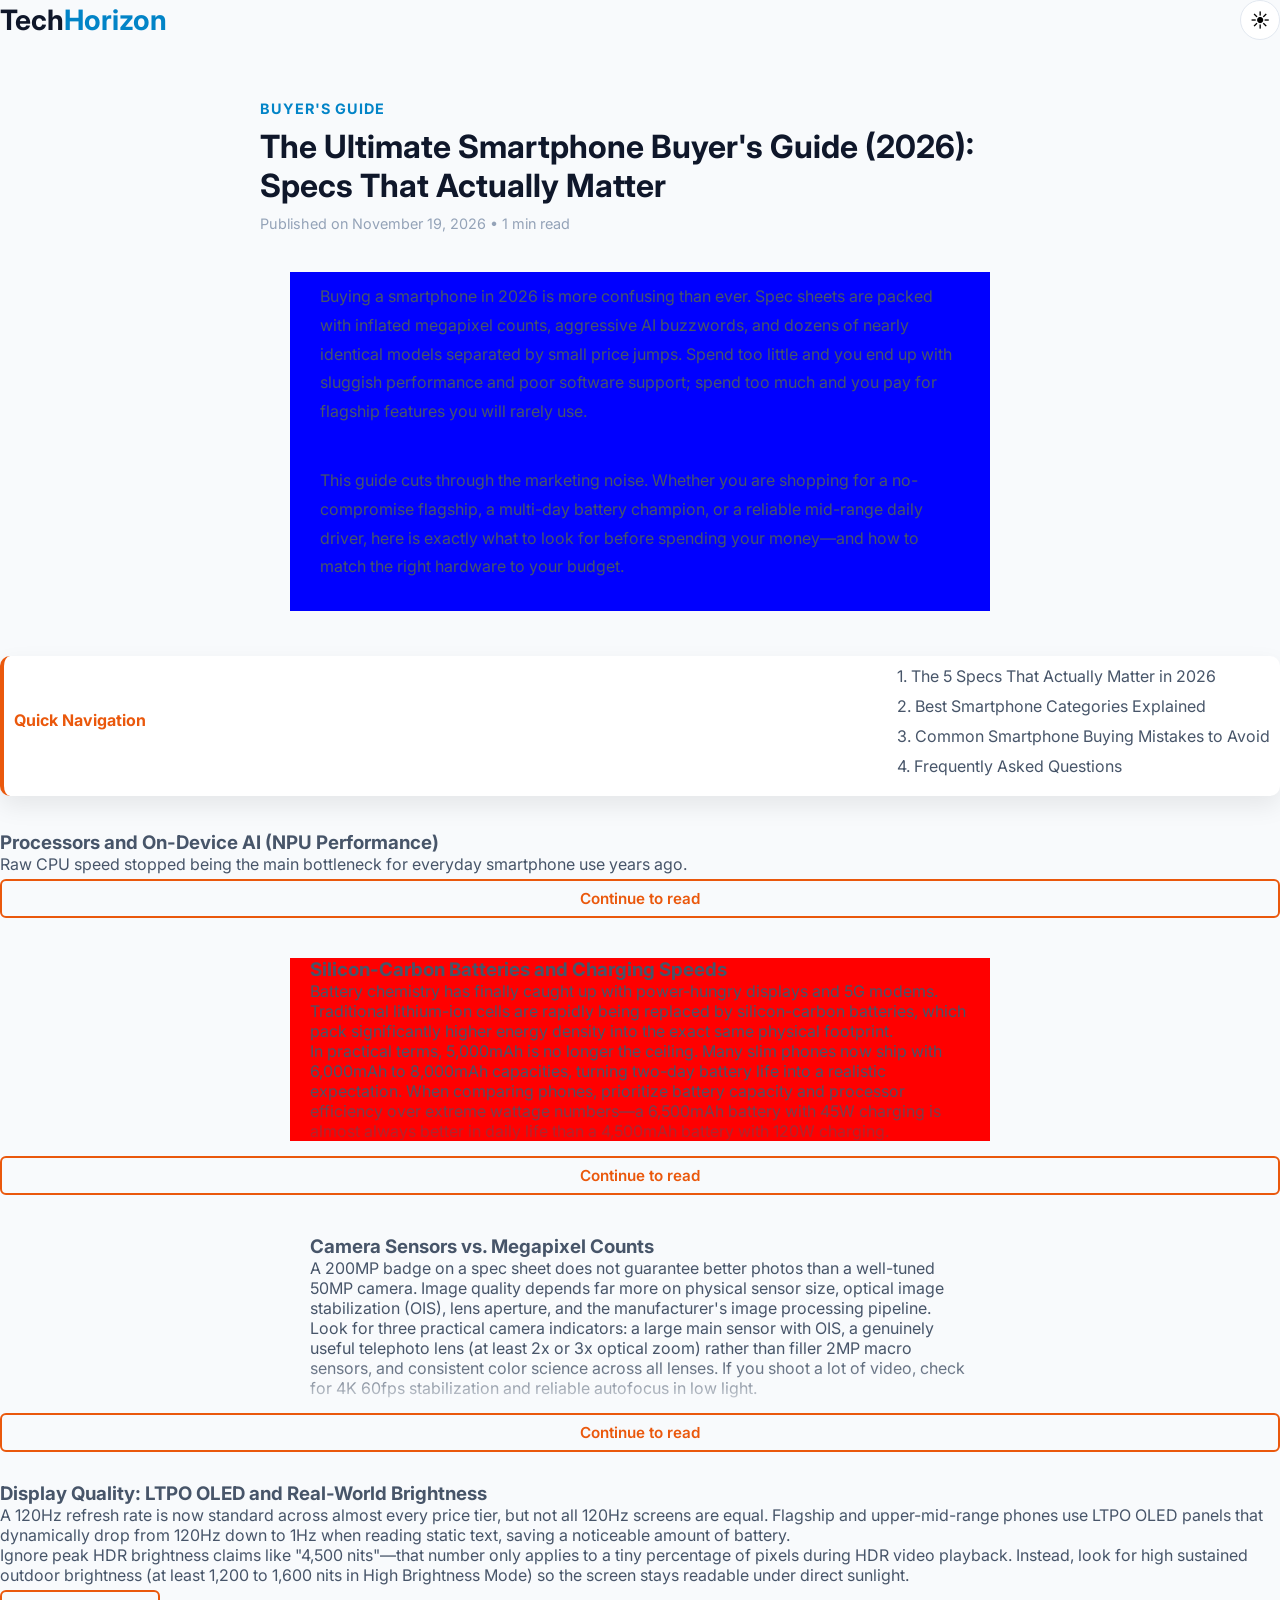
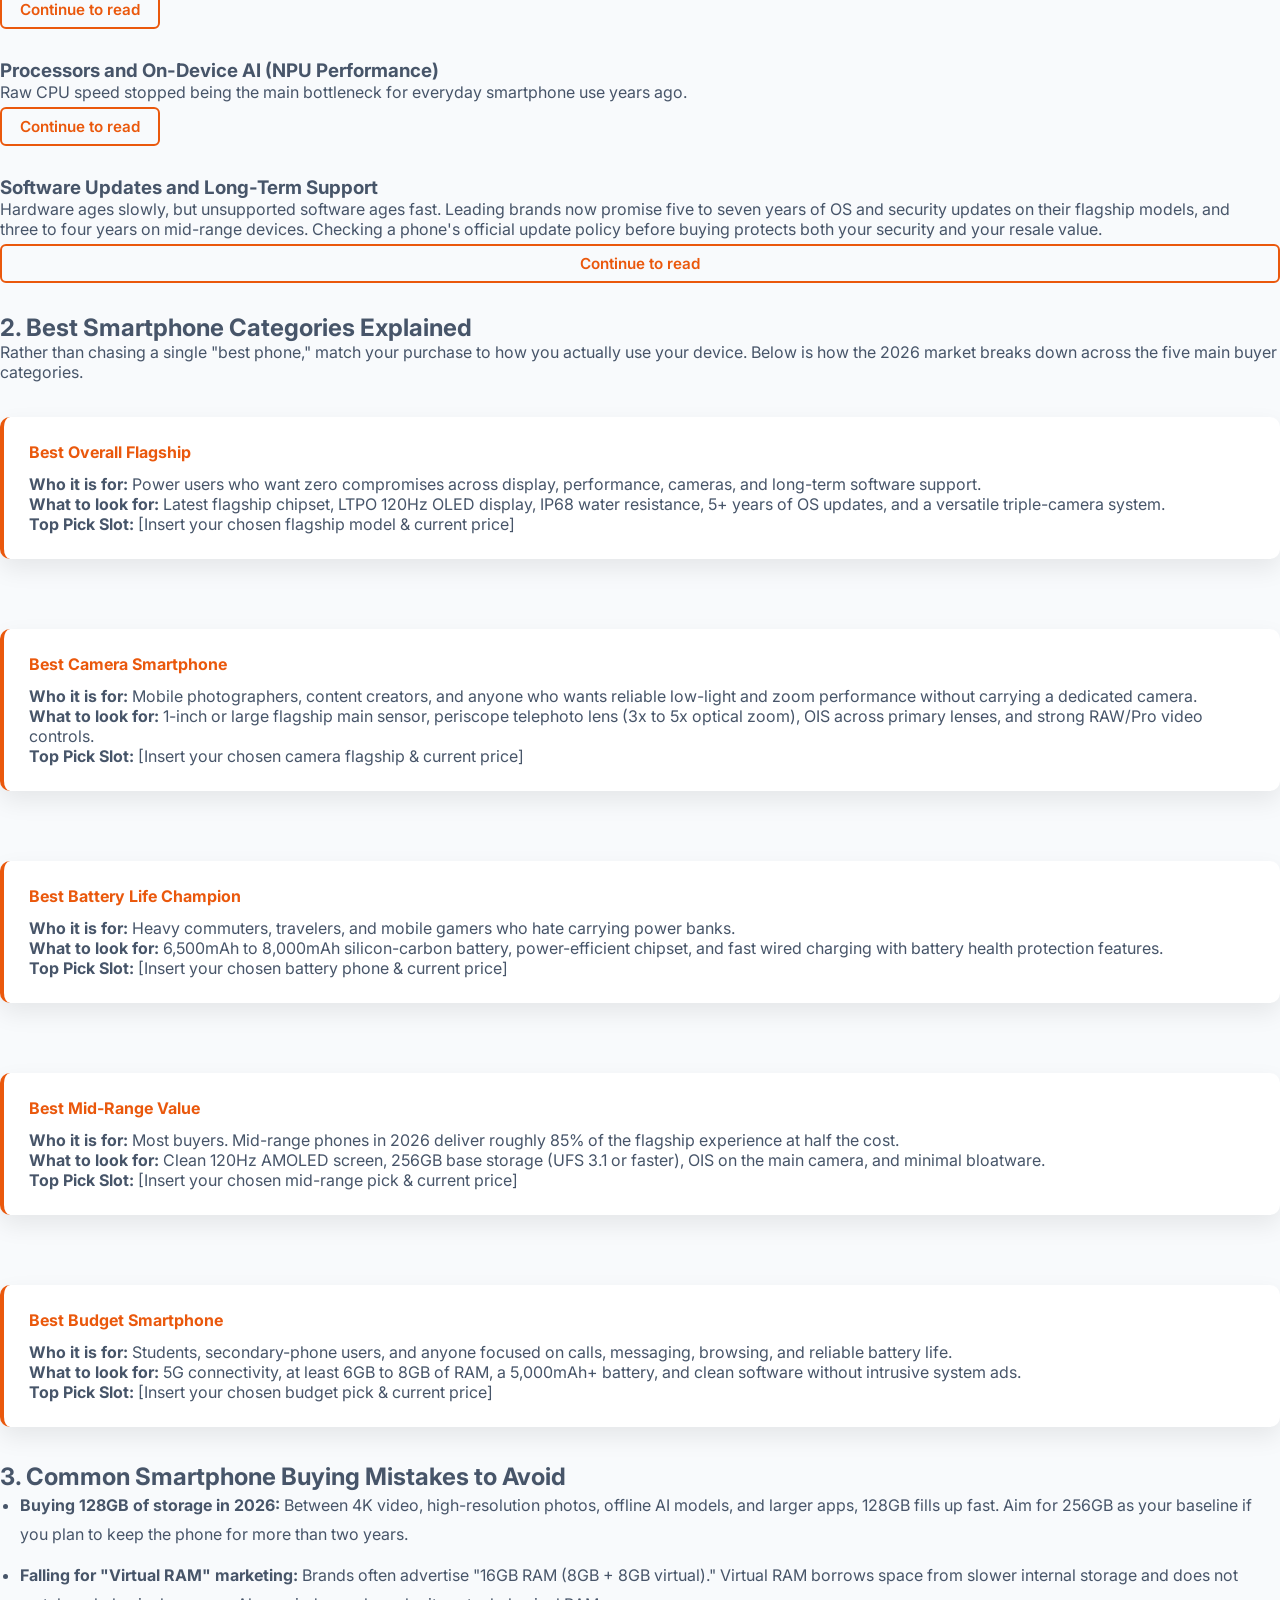
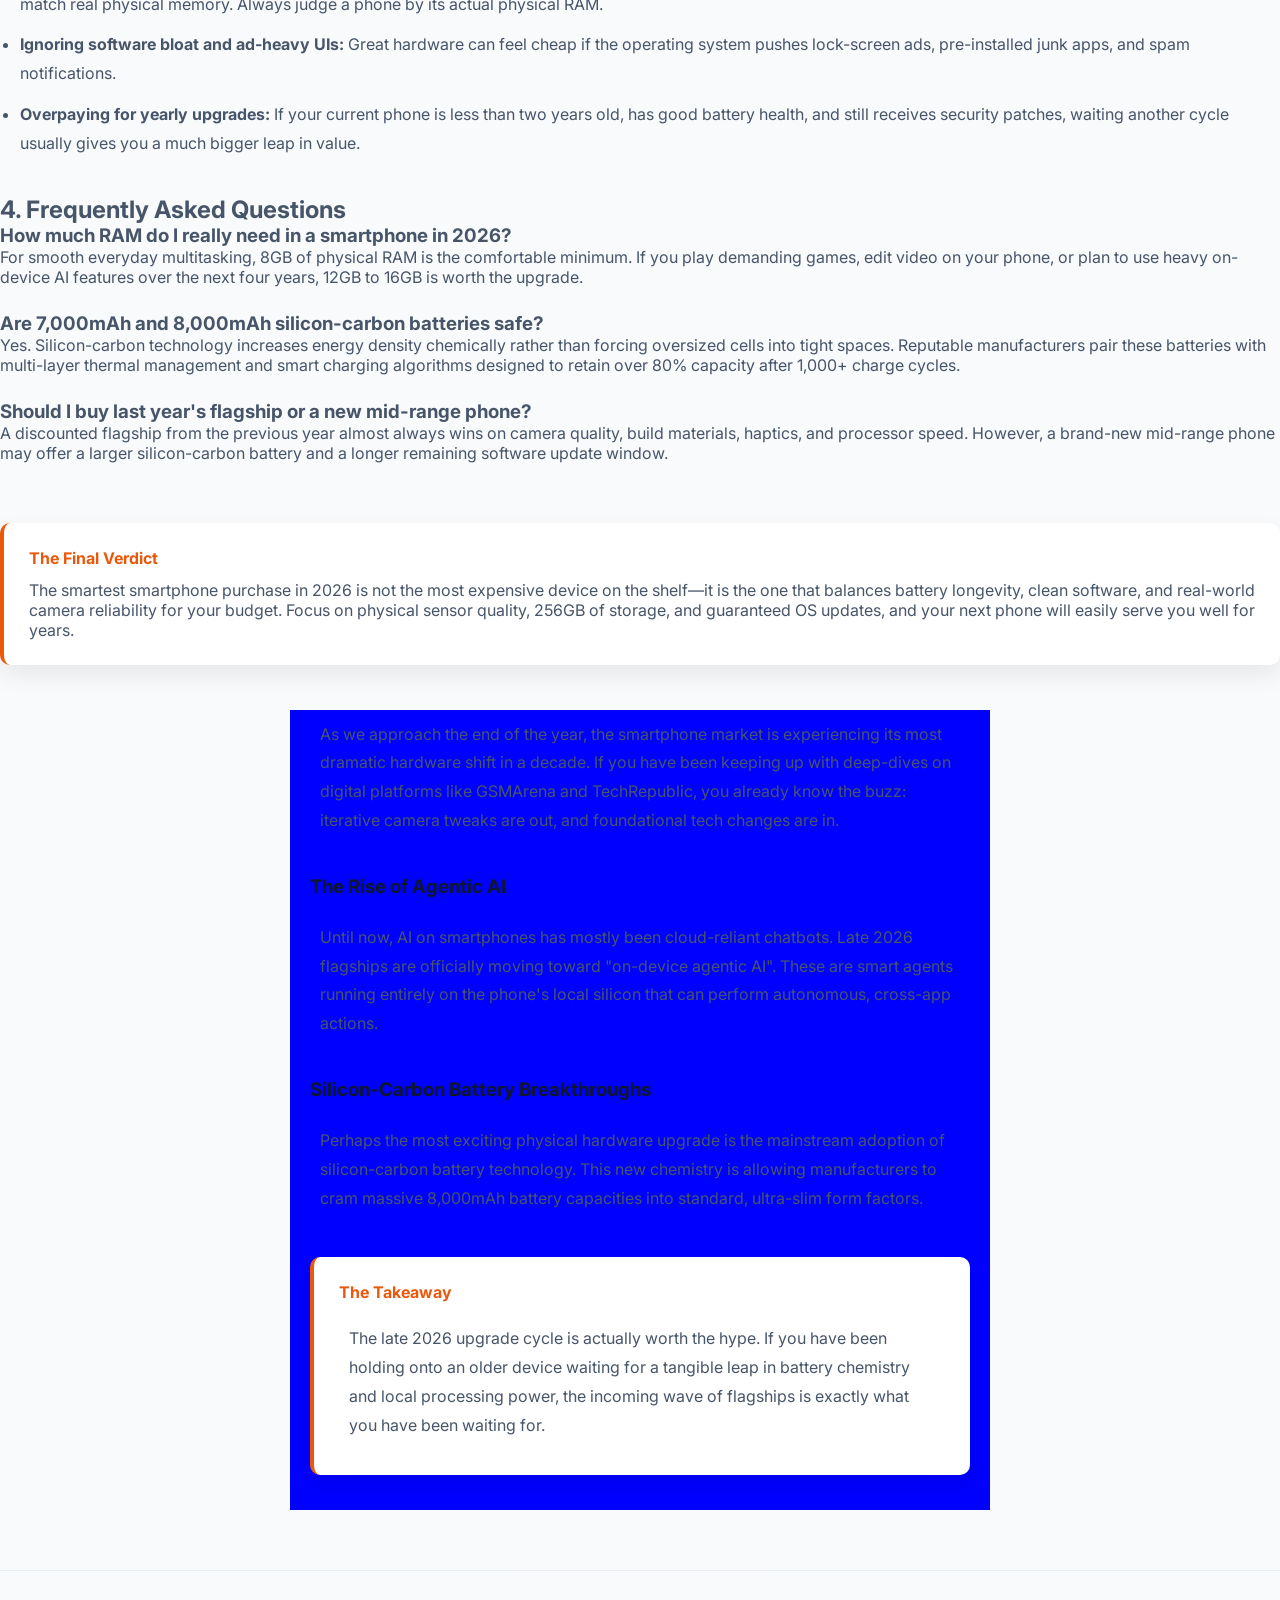
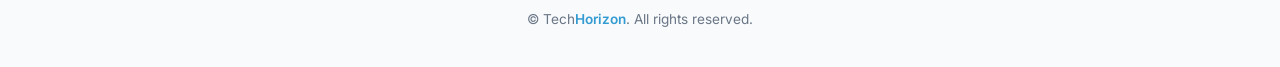
==== techblog.html @ d97d2398 "Update techblog.html" ====
<!DOCTYPE html>
<html lang="en">
<head>
    <meta charset="UTF-8">
    <meta name="viewport" content="width=device-width, initial-scale=1.0">
    
    <!-- 1. UPDATE THESE FOR EVERY NEW POST -->
    <title>Tech Horizon</title>
    <meta name="description" content="Explore Tech Horizon for expert insights on web development, industry trends, and technical guides for modern creators">
    
    <!-- 2. UPDATE THE URL TO MATCH THIS EXACT PAGE's NAME -->
    <link rel="canonical" href="https://concept-to-code.onrender.com/my-new-post.html">
    
    <!-- 3. SOCIAL MEDIA PREVIEW TAGS (Update these to match the post) -->
    <meta property="og:type" content="article">
    <meta property="og:url" content="https://concept-to-code.onrender.com/my-new-post.html">
    <meta property="og:title" content="Understanding Web Performance | Concept to Code">
    <meta property="og:description" content="A quick guide on how optimizing flexbox containers improves mobile website speed.">
    <meta property="og:image" content="https://concept-to-code.onrender.com/tech-setup.jpg">
    
    <!-- THESE STAY EXACTLY THE SAME AS YOUR HOME PAGE -->
    <link rel="icon" type="image/png" href="tab-icon.png">
    <link rel="apple-touch-icon" href="tab-icon.png">
    <link href="https://fonts.googleapis.com/css2?family=Inter:wght@400;600;800&family=IBM+Plex+Sans+Arabic:wght@400;600;700&display=swap" rel="stylesheet">
    <link rel="stylesheet" href="https://cdnjs.cloudflare.com/ajax/libs/font-awesome/6.5.1/css/all.min.css" crossorigin="anonymous" referrerpolicy="no-referrer" />
    <link rel="stylesheet" href="techblog.css">
<link rel="stylesheet" href="styles.css">
<link rel="stylesheet" href="techblog.css">

    <script src="script.js" defer></script>
</head>
<body>

<!-- KEEP YOUR NAVIGATION SO USERS CAN GO BACK HOME -->
<nav>
    <div class="logo">
        <a href="index.html" style="text-decoration: none; color: inherit;"><h3>Tech<span>Horizon</span></h3></a>
    </div>
    <div class="nav-right">
        <div class="theme" id="theme-track-container">
            <button id="theme-icon-btn">☀️</button>
        </div>
    </div>
</nav>

<script>


// // --- SCROLL-ONLY ANIMATION OBSERVER ---
document.addEventListener("DOMContentLoaded", () => {
    const animatedElements = document.querySelectorAll('.animate-on-scroll');

    // 1. Instantly show anything already on screen (no blank space, no load animation)
    animatedElements.forEach(el => {
        const rect = el.getBoundingClientRect();
        if (rect.top < window.innerHeight) {
            el.style.transition = "none";
            el.classList.add("is-visible");
        }
    });

    // 2. Slide in everything below the screen as the user scrolls
    const observerOptions = {
        threshold: 0.15,
        rootMargin: "0px 0px -40px 0px"
    };

    const scrollObserver = new IntersectionObserver((entries, observer) => {
        entries.forEach(entry => {
            if (entry.isIntersecting) {
                entry.target.classList.add("is-visible");
                observer.unobserve(entry.target);
            }
        });
    }, observerOptions);

    animatedElements.forEach(el => {
        if (!el.classList.contains("is-visible")) {
            scrollObserver.observe(el);
        }
    });
});

// --- CONTINUE TO READ TOGGLE ---
document.addEventListener("DOMContentLoaded", () => {
    const readMoreButtons = document.querySelectorAll(".read-more-btn");

    readMoreButtons.forEach(btn => {
        btn.addEventListener("click", () => {
            const post = btn.closest(".old-post");
            const isExpanded = post.classList.toggle("is-expanded");
            btn.textContent = isExpanded ? "Show less" : "Continue to read";
        });
    });
});

</script>

<article>
    <header class="blog-header">
        <h2 class="blog-category">Buyer's Guide</h2>
        <h1>The Ultimate Smartphone Buyer's Guide (2026): Specs That Actually Matter</h1>
        <p class="blog-date">Published on November 19, 2026 • 1 min read</p>
    </header>

    <section class="blog-content">
        <p>
            Buying a smartphone in 2026 is more confusing than ever. Spec sheets are packed with inflated megapixel counts, aggressive AI buzzwords, and dozens of nearly identical models separated by small price jumps. Spend too little and you end up with sluggish performance and poor software support; spend too much and you pay for flagship features you will rarely use.
        </p>

        <p>
            This guide cuts through the marketing noise. Whether you are shopping for a no-compromise flagship, a multi-day battery champion, or a reliable mid-range daily driver, here is exactly what to look for before spending your money—and how to match the right hardware to your budget.
        </p>
</article>

        <!-- TABLE OF CONTENTS (Great for SEO jump links and mobile UX) -->
        <nav class="important-card toc-box" aria-label="Table of Contents">
            <h4>Quick Navigation</h4>
            <ul class="toc-list">
                <li><a href="#specs-that-matter">1. The 5 Specs That Actually Matter in 2026</a></li>
                <li><a href="#category-picks">2. Best Smartphone Categories Explained</a></li>
                <li><a href="#buying-mistakes">3. Common Smartphone Buying Mistakes to Avoid</a></li>
                <li><a href="#faq">4. Frequently Asked Questions</a></li>
            </ul>
        </nav>

        <!-- SECTION 1 -->

     
        <h2 id="specs-that-matter" style="paddin: 10px 20px;>1. The 5 Specs That Actually Matter in 2026</h2>
<div class="old-post gree">
        <h3>Processors and On-Device AI (NPU Performance)</h3>
        <p>Raw CPU speed stopped being the main bottleneck for everyday smartphone use years ago.
    </p>
<div class="extra-content">
          <p>Even mid-range chips easily handle social media, messaging, and video streaming. In 2026, the real separator is the Neural Processing Unit (NPU) and thermal efficiency.
        </p>
            <p>
            Modern smartphones increasingly run agentic AI features locally—such as live call translation, on-device photo editing, and cross-app task automation—without sending data to cloud servers. A newer chipset with a dedicated NPU and efficient fabrication process will stay cool under load, preserve battery life, and remain fast three to four years from now.
        </p>
</div>

    <button class="read-more-btn" type="button">Continue to read</button>
</div>
</div> </div>
<div class="old-post red">

        <h3>Silicon-Carbon Batteries and Charging Speeds</h3>
        <p class="animate-on-scroll">
            Battery chemistry has finally caught up with power-hungry displays and 5G modems. Traditional lithium-ion cells are rapidly being replaced by silicon-carbon batteries, which pack significantly higher energy density into the exact same physical footprint.
        </p>
        <p class="animate-on-scroll">
            In practical terms, 5,000mAh is no longer the ceiling. Many slim phones now ship with 6,000mAh to 8,000mAh capacities, turning two-day battery life into a realistic expectation. When comparing phones, prioritize battery capacity and processor efficiency over extreme wattage numbers—a 6,500mAh battery with 45W charging is almost always better in daily life than a 4,500mAh battery with 120W charging.
        </p>
</div>
    <button class="read-more-btn" type="button">Continue to read</button>
</div>
</div></div>

<div class="old-post">
        <h3>Camera Sensors vs. Megapixel Counts</h3>
        <p class="animate-on-scroll">
            A 200MP badge on a spec sheet does not guarantee better photos than a well-tuned 50MP camera. Image quality depends far more on physical sensor size, optical image stabilization (OIS), lens aperture, and the manufacturer's image processing pipeline.
        </p>
        <p class="animate-on-scroll">
            Look for three practical camera indicators: a large main sensor with OIS, a genuinely useful telephoto lens (at least 2x or 3x optical zoom) rather than filler 2MP macro sensors, and consistent color science across all lenses. If you shoot a lot of video, check for 4K 60fps stabilization and reliable autofocus in low light.
        </p>
</div>
<button class="read-more-btn" type="button">Continue to read</button>
</div>
</div>

<div class="old post">
        <h3>Display Quality: LTPO OLED and Real-World Brightness</h3>
        <p class="animate-on-scroll">
            A 120Hz refresh rate is now standard across almost every price tier, but not all 120Hz screens are equal. Flagship and upper-mid-range phones use LTPO OLED panels that dynamically drop from 120Hz down to 1Hz when reading static text, saving a noticeable amount of battery.
        </p>
        <p class="animate-on-scroll">
            Ignore peak HDR brightness claims like "4,500 nits"—that number only applies to a tiny percentage of pixels during HDR video playback. Instead, look for high sustained outdoor brightness (at least 1,200 to 1,600 nits in High Brightness Mode) so the screen stays readable under direct sunlight.
        </p>
<button class="read-more-btn" type="button">Continue to read</button>
</div>
</div>

<div class="old post">
        <h3>Processors and On-Device AI (NPU Performance)</h3>
        <p>Raw CPU speed stopped being the main bottleneck for everyday smartphone use years ago.
    </p>
<div class="extra-content">
          <p>Even mid-range chips easily handle social media, messaging, and video streaming. In 2026, the real separator is the Neural Processing Unit (NPU) and thermal efficiency.
        </p>
       
            <p> Modern smartphones increasingly run agentic AI features locally—such as live call translation, on-device photo editing, and cross-app task automation—without sending data to cloud servers. A newer chipset with a dedicated NPU and efficient fabrication process will stay cool under load, preserve battery life, and remain fast three to four years from now.
        </p>
</div>

    <button class="read-more-btn" type="button">Continue to read</button>
</div>



        <h3>Software Updates and Long-Term Support</h3>
        <p class="animate-on-scroll">
            Hardware ages slowly, but unsupported software ages fast. Leading brands now promise five to seven years of OS and security updates on their flagship models, and</p>

<p>three to four years on mid-range devices. Checking a phone's official update policy before buying protects both your security and your resale value.
        </p>
<button class="read-more-btn" type="button">Continue to read</button>
</div>
</div>
        <!-- SECTION 2 -->
        <h2 id="category-picks">2. Best Smartphone Categories Explained</h2>
        <p class="animate-on-scroll">
            Rather than chasing a single "best phone," match your purchase to how you actually use your device. Below is how the 2026 market breaks down across the five main buyer categories.
        </p>

        <div class="important-card animate-on-scroll">
            <h4>Best Overall Flagship</h4>
            <p>
                <strong>Who it is for:</strong> Power users who want zero compromises across display, performance, cameras, and long-term software support.
            </p>
            <p>
                <strong>What to look for:</strong> Latest flagship chipset, LTPO 120Hz OLED display, IP68 water resistance, 5+ years of OS updates, and a versatile triple-camera system.
            </p>
            <p>
                <strong>Top Pick Slot:</strong> [Insert your chosen flagship model &amp; current price]
            </p>
        </div>

        <div class="important-card animate-on-scroll">
            <h4>Best Camera Smartphone</h4>
            <p>
                <strong>Who it is for:</strong> Mobile photographers, content creators, and anyone who wants reliable low-light and zoom performance without carrying a dedicated camera.
            </p>
            <p>
                <strong>What to look for:</strong> 1-inch or large flagship main sensor, periscope telephoto lens (3x to 5x optical zoom), OIS across primary lenses, and strong RAW/Pro video controls.
            </p>
            <p>
                <strong>Top Pick Slot:</strong> [Insert your chosen camera flagship &amp; current price]
            </p>
        </div>

        <div class="important-card animate-on-scroll">
            <h4>Best Battery Life Champion</h4>
            <p>
                <strong>Who it is for:</strong> Heavy commuters, travelers, and mobile gamers who hate carrying power banks.
            </p>
            <p>
                <strong>What to look for:</strong> 6,500mAh to 8,000mAh silicon-carbon battery, power-efficient chipset, and fast wired charging with battery health protection features.
            </p>
            <p>
                <strong>Top Pick Slot:</strong> [Insert your chosen battery phone &amp; current price]
            </p>
        </div>

        <div class="important-card animate-on-scroll">
            <h4>Best Mid-Range Value</h4>
            <p>
                <strong>Who it is for:</strong> Most buyers. Mid-range phones in 2026 deliver roughly 85% of the flagship experience at half the cost.
            </p>
            <p>
                <strong>What to look for:</strong> Clean 120Hz AMOLED screen, 256GB base storage (UFS 3.1 or faster), OIS on the main camera, and minimal bloatware.
            </p>
            <p>
                <strong>Top Pick Slot:</strong> [Insert your chosen mid-range pick &amp; current price]
            </p>
        </div>

        <div class="important-card animate-on-scroll">
            <h4>Best Budget Smartphone</h4>
            <p>
                <strong>Who it is for:</strong> Students, secondary-phone users, and anyone focused on calls, messaging, browsing, and reliable battery life.
            </p>
            <p>
                <strong>What to look for:</strong> 5G connectivity, at least 6GB to 8GB of RAM, a 5,000mAh+ battery, and clean software without intrusive system ads.
            </p>
            <p>
                <strong>Top Pick Slot:</strong> [Insert your chosen budget pick &amp; current price]
            </p>
        </div>

        <!-- SECTION 3 -->
        <h2 id="buying-mistakes">3. Common Smartphone Buying Mistakes to Avoid</h2>
        <ul class="blog-list animate-on-scroll">
            <li><strong>Buying 128GB of storage in 2026:</strong> Between 4K video, high-resolution photos, offline AI models, and larger apps, 128GB fills up fast. Aim for 256GB as your baseline if you plan to keep the phone for more than two years.</li>
            <li><strong>Falling for "Virtual RAM" marketing:</strong> Brands often advertise "16GB RAM (8GB + 8GB virtual)." Virtual RAM borrows space from slower internal storage and does not match real physical memory. Always judge a phone by its actual physical RAM.</li>
            <li><strong>Ignoring software bloat and ad-heavy UIs:</strong> Great hardware can feel cheap if the operating system pushes lock-screen ads, pre-installed junk apps, and spam notifications.</li>
            <li><strong>Overpaying for yearly upgrades:</strong> If your current phone is less than two years old, has good battery health, and still receives security patches, waiting another cycle usually gives you a much bigger leap in value.</li>
        </ul>

        <!-- SECTION 4: FAQ (Strong for Google Featured Snippets) -->
        <h2 id="faq">4. Frequently Asked Questions</h2>

        <div class="faq-item animate-on-scroll">
            <h3>How much RAM do I really need in a smartphone in 2026?</h3>
            <p>
                For smooth everyday multitasking, 8GB of physical RAM is the comfortable minimum. If you play demanding games, edit video on your phone, or plan to use heavy on-device AI features over the next four years, 12GB to 16GB is worth the upgrade.
            </p>
        </div>

        <div class="faq-item animate-on-scroll">
            <h3>Are 7,000mAh and 8,000mAh silicon-carbon batteries safe?</h3>
            <p>
                Yes. Silicon-carbon technology increases energy density chemically rather than forcing oversized cells into tight spaces. Reputable manufacturers pair these batteries with multi-layer thermal management and smart charging algorithms designed to retain over 80% capacity after 1,000+ charge cycles.
            </p>
        </div>

        <div class="faq-item animate-on-scroll">
            <h3>Should I buy last year's flagship or a new mid-range phone?</h3>
            <p>
                A discounted flagship from the previous year almost always wins on camera quality, build materials, haptics, and processor speed. However, a brand-new mid-range phone may offer a larger silicon-carbon battery and a longer remaining software update window.
            </p>
        </div>

        <!-- FINAL TAKEAWAY -->
        <div class="important-card animate-on-scroll">
            <h4>The Final Verdict</h4>
            <p>
                The smartest smartphone purchase in 2026 is not the most expensive device on the shelf—it is the one that balances battery longevity, clean software, and real-world camera reliability for your budget. Focus on physical sensor quality, 256GB of storage, and guaranteed OS updates, and your next phone will easily serve you well for years.
            </p>
        </div>
    </section>
</article>

<section class="blog-content">
    
    <!-- No animation, loads immediately -->
    <p>
        As we approach the end of the year, the smartphone market is experiencing its most dramatic hardware shift in a decade. If you have been keeping up with deep-dives on digital platforms like GSMArena and TechRepublic, you already know the buzz: iterative camera tweaks are out, and foundational tech changes are in.
    </p>

    <h3>The Rise of Agentic AI</h3>
    <!-- Animates when scrolled to -->
    <p class="animate-on-scroll">
        Until now, AI on smartphones has mostly been cloud-reliant chatbots. Late 2026 flagships are officially moving toward "on-device agentic AI". These are smart agents running entirely on the phone's local silicon that can perform autonomous, cross-app actions.
    </p>

    <h3>Silicon-Carbon Battery Breakthroughs</h3>
    <!-- Animates when scrolled to -->
    <p class="animate-on-scroll">
        Perhaps the most exciting physical hardware upgrade is the mainstream adoption of silicon-carbon battery technology. This new chemistry is allowing manufacturers to cram massive 8,000mAh battery capacities into standard, ultra-slim form factors. 
    </p>

    <!-- Combined drop shadow card and scroll animation -->
    <div class="important-card animate-on-scroll">
        <h4>The Takeaway</h4>
        <p style="margin-bottom: 0;">
            The late 2026 upgrade cycle is actually worth the hype. If you have been holding onto an older device waiting for a tangible leap in battery chemistry and local processing power, the incoming wave of flagships is exactly what you have been waiting for.
        </p>
    </div>

</section>

<!-- POST 1: THE 2026 SHIFT -->
<header class="welcome-section temp">
    <h2>Tech Blog</h2>
    <h1>The 2026 Shift: Why Pure HTML & CSS is Making a Massive Comeback</h1>
    <p>Published on November 18, 2026</p>
</header>

<section class="temp">
    <p>
        For the last decade, the web development industry has been obsessed with massive JavaScript frameworks. While powerful, this trend led to a web that feels sluggish, bloated, and drains mobile batteries. But the latest updates in web technology are sparking a major reversal. 
    </p>

    <h3>Browsers Have Caught Up</h3>
    <p>
        The biggest tech update in modern web design isn't a new framework—it is the browsers themselves. Features that used to require heavy external scripts, like smooth scroll animations, native CSS nesting, and dark mode toggles, are now built directly into modern browsers. 
    </p>

    <p>
        This means developers can now build incredibly complex, interactive layouts using nothing but pure HTML and CSS. The result? Websites that load in milliseconds instead of seconds.
    </p>

    <h3>Speed is the New SEO Standard</h3>
    <p>
        Search engines have drastically tightened their Core Web Vitals requirements. If a site takes too long to render because it is downloading massive libraries, it will lose its ranking. By stripping away the bloat and returning to semantic HTML and optimized CSS, brands are seeing instant boosts in both search visibility and user retention.
    </p>

    <div class="blog-takeaway">
        <h4>The Takeaway</h4>
        <p>
            Flashy frameworks have their place, but for local businesses, portfolios, and landing pages, speed is king. If your website feels slow, it might be time to audit your code and go back to the basics.
        </p>
    </div>
</section>

<!-- POST 2: UNDERSTANDING WEB PERFORMANCE -->
<header class="welcome-section temp">
    <h1>Understanding Web Performance</h1>
    <p>Published on November 16, 2026</p>
</header>

<section class="about temp">
    <img src="tech-setup.jpg" alt="My tech setup">
    
    <p>
        Today I was testing some new CSS layouts. I found that optimizing your flexbox containers can make a massive difference on mobile screens. 
    </p>

    <h3>Why Mobile Optimization Matters</h3>
    <p>
        When elements wrap incorrectly, it pushes content off the screen and ruins the user experience. By forcing text wrapping rules, you keep the design intact.
    </p>
</section>

<!-- KEEP YOUR FOOTER -->
<footer>
    <p>&copy; <span id="year"></span> Tech<span>Horizon</span>. All rights reserved.</p>
</footer>

</body>
</html>
---- techblog.css ----
* {
    box-sizing: border-box;
}

html, body {
    overflow-x: hidden;
    max-width: 100%;
    margin: 0;
    padding: 0;
}
/* LIGHT MODE */
:root {
    --bg: #f8fafc;
    --card-bg: #ffffff;
    --text: #475569;
    --heading: #0f172a;
    --primary: #0284c7; /* Deep tech blue */
    --border: #e2e8f0;
    --input-bg: #ffffff;
    --highlight: #ea580c; /* Burnt orange accent */
}

/* DARK MODE */
.dark-mode {
    --bg: #0f172a; /* Deep slate */
    --card-bg: #1e293b;
    --text: #94a3b8;
    --heading: #f8fafc;
    --primary: #38bdf8; /* Electric cyan */
    --border: #334155;
    --input-bg: #0f172a;
    --highlight: #fbbf24; /* Warm yellow accent */
}

.temp {display: none;}
.red {background-color: red;}
.gr{background-color: gray;}
/* --- BLOG HEADER --- */
.blog-header {
    margin: 20px auto 40px;
    max-width: 800px;
    padding: 0 20px;
}

.blog-category {
    font-size: 0.9rem;
    color: var(--primary);
    text-transform: uppercase;
    letter-spacing: 1px;
    text-align: left;
}

.blog-header h1 {
    margin-top: 10px;
    font-size: 2rem;
    color: var(--heading);
}

.blog-date {
    font-size: 0.9rem;
    color: #94a3b8;
    margin-top: 10px;
}

/* --- BLOG CONTENT --- */
.blog-content {
    max-width: 600px;
    margin: 0 auto;
    padding: 0 20px;
    color: var(--text);
    overflow-x: hidden;
background-color: blue; 
}

.blog-content p {
    line-height: 1.8;
    margin-bottom: 20px;
    padding: 10px;
}

.blog-content h3 {
    color: var(--heading);
    margin-top: 30px;
    margin-bottom: 15px;
}

/* --- BLOG CALLOUT BOX --- */
.blog-takeaway {
    background: rgba(95, 133, 219, 0.1);
    border-left: 4px solid var(--primary);
    padding: 20px;
    margin-top: 30px;
    margin-bottom: 30px;
    border-radius: 0 8px 8px 0;
}

.blog-takeaway h4 {
    color: var(--primary);
    margin-bottom: 10px;
}

.blog-takeaway p {
    font-size: 0.95rem;
    margin-bottom: 0;
}

/* --- 1. DARK MODE VARIABLES --- */
/* Add or update this in your main styles.css */
.dark-mode {
    --bg: #121212; /* Deep background */
    --card-bg: #1e1e1e;
    --text: #ffffff; /* Crisp white text */
    --heading: #ffffff; /* Crisp white headings */
    --primary: #f97316; /* Bright orange */
    --border: #2a2a2a;
    --input-bg: #121212;
    --highlight: #f97316; /* Orange highlights */
}

/* --- 2. IMPORTANT CARD DROP SHADOWS --- */
.important-card {
    background: var(--card-bg);
    border-radius: 10px;
    padding: 25px;
    margin: 35px 0;
    border-left: 4px solid var(--highlight);
    /* Standard subtle shadow for light mode */
    box-shadow: 0 10px 25px rgba(0, 0, 0, 0.08);
    transition: transform 0.3s ease, box-shadow 0.3s ease;
}

.dark-mode .important-card {
    /* Soft orange ambient glow for dark mode */
    box-shadow: 0 8px 25px rgba(249, 115, 22, 0.12), 
                0 2px 10px rgba(249, 115, 22, 0.08);
}

.important-card:hover {
    transform: translateY(-3px);
    /* Stronger orange glow on hover */
    box-shadow: 0 12px 30px rgba(249, 115, 22, 0.25);
}

/* --- LONG-FORM ARTICLE & SEO ELEMENTS --- */
.blog-content h2 {
    color: var(--heading);
    font-size: 1.5rem;
    margin-top: 45px;
    margin-bottom: 18px;
    padding-bottom: 8px;
    border-bottom: 2px solid var(--border);
}

.toc-box {padding : 10px;}
.toc-list {
    list-style: none;
    padding-left: 0;
    margin: 0;
}

.toc-list li {
    margin-bottom: 10px;
}

.toc-list a {
    color: var(--text);
    text-decoration: none;
    transition: color 0.2s ease;
}

.toc-list a:hover {
    color: var(--highlight);
}

.blog-list {
    padding-left: 20px;
    margin-bottom: 25px;
}

.blog-list li {
    line-height: 1.8;
    margin-bottom: 12px;
}

.faq-item {
    margin-bottom: 25px;
}


.important-card h4 {
    color: var(--highlight);
    margin-bottom: 12px;
}

.blog-content {
    max-width: 700px;
    margin: 10px auto;
    padding: 0 20px;
    color: var(--text);
    overflow-x: hidden; /* Prevents horizontal scrollbars on mobile */
}

.old-post {
max-width: 700px;
    margin: 10px auto;
    padding: 0 20px;

    color: var(--text);
    overflow-x: hidden; /* Prevents horizontal scrollbars on mobile */
}
/* --- COLLAPSIBLE OLD POSTS --- */
.extra-content {
    display: none;
}

.old-post.is-expanded .extra-content {
    display: block; padding: 20px;
}
.gree {background-color: green;}
.read-more-btn {
    background: var(--highlight);
    color: #ffffff;
    border: none;
    padding: 10px 20px;
    border-radius: 6px;
    font-size: 0.95rem;
    font-weight: 600;
    cursor: pointer;
    margin-top: 8px;
    margin-bottom: 30px;
    transition: opacity 0.2s ease, transform 0.2s ease;
}

.read-more-btn:hover {
    opacity: 0.9;
    transform: translateY(-1px);
}
/*
.read-more-btn {
    background: transparent;
    color: var(--highlight);
    border: 2px solid var(--highlight);
    padding: 8px 18px;
    border-radius: 6px;
    font-size: 0.95rem;
    font-weight: 600;
    cursor: pointer;
    margin-top: 5px;
    margin-bottom: 30px;
    transition: background 0.2s ease, color 0.2s ease;
}

.read-more-btn:hover {
    background: var(--highlight);
    color: #ffffff;
}*/

/* --- RIGHT-TO-LEFT SCROLL ANIMATION --- */
.animate-on-scroll {
    opacity: 0;
    transform: translateX(50px); /* Starts 50px to the right */
    transition: opacity 0.7s ease-out, transform 0.7s ease-out;
}

.animate-on-scroll.is-visible {
    opacity: 1;
    transform: translateX(0); /* Slides left into place */
}

/* --- COLLAPSIBLE OLD POSTS --- */
.extra-content {
    display: none;
}

/* --- GRADIENT FADE ON PREVIEW PARAGRAPH --- */
.old-post:not(.is-expanded) > p:last-of-type {
    -webkit-mask-image: linear-gradient(
        to bottom,
        rgba(0, 0, 0, 1) 45%,
        rgba(0, 0, 0, 0.7) 75%,
        rgba(0, 0, 0, 0.3) 100%
    );
    mask-image: linear-gradient(
        to bottom,
        rgba(0, 0, 0, 1) 45%,
        rgba(0, 0, 0, 0.7) 75%,
        rgba(0, 0, 0, 0.3) 100%
    );
}

.old-post.is-expanded .extra-content {
    display: block;
}

.read-more-btn {
    background: transparent;
    color: var(--highlight);
    border: 2px solid var(--highlight);
    padding: 8px 18px;
    border-radius: 6px;
    font-size: 0.95rem;
    font-weight: 600;
    cursor: pointer;
    margin-top: 5px;
    margin-bottom: 30px;
    transition: background 0.2s ease, color 0.2s ease;
}

.read-more-btn:hover {
    background: var(--highlight);
    color: #ffffff;
}
---- styles.css ----
/* --- 1. CSS VARIABLES & RESET --- */
* { 
    margin: 0; 
    padding: 0; 
    box-sizing: border-box; 
    font-family: 'Inter', 'IBM Plex Sans Arabic', sans-serif; 
}

@font-face{
  font-family: montserret;
  src: url("https://fonts.shopifycdn.com/montserrat/montserrat_n4.1d581f6d4bf1a97f4cbc0b88b933bc136d38d178.woff2?h1=cmFjaGVscGFyY2VsbC5jb20&h2=dnNycGMuYWNjb3VudC5teXNob3BpZnkuY29t&hmac=7cc46c8ee6adbe5ee5f4787bd9cc1b1abf4cb460bddd7af35b91729c5c37bbf4") format("woff2"),
       url("https://fonts.shopifycdn.com/montserrat/montserrat_n4.cfce41a967758ce5a9b7d48daeb5b028fd977a9b.woff?h1=cmFjaGVscGFyY2VsbC5jb20&h2=dnNycGMuYWNjb3VudC5teXNob3BpZnkuY29t&hmac=55c403500f19975b0da570d286a8a23b83d0d4bed9b4a87359d7c6716edd7743") format("woff");
  src: url("https://www.cdnfonts.com/audrey.font");

}
:root {font-weight: 400;
  font-style: normal;
  font-display: swap;
  src: url("https://fonts.shopifycdn.com/montserrat/montserrat_n4.1d581f6d4bf1a97f4cbc0b88b933bc136d38d178.woff2?h1=cmFjaGVscGFyY2VsbC5jb20&h2=dnNycGMuYWNjb3VudC5teXNob3BpZnkuY29t&hmac=7cc46c8ee6adbe5ee5f4787bd9cc1b1abf4cb460bddd7af35b91729c5c37bbf4") format("woff2"),
       url("https://fonts.shopifycdn.com/montserrat/montserrat_n4.cfce41a967758ce5a9b7d48daeb5b028fd977a9b.woff?h1=cmFjaGVscGFyY2VsbC5jb20&h2=dnNycGMuYWNjb3VudC5teXNob3BpZnkuY29t&hmac=55c403500f19975b0da570d286a8a23b83d0d4bed9b4a87359d7c6716edd7743") format("woff");
  src: url("https://www.cdnfonts.com/audrey.font");
}

::selection {
    background: #90b8f8; /* Kept your primary selection color */
    color: #0f172a;
}

:root {
    --bg: #f8fafc;
    --card-bg: #ffffff;
    --text: #334155;
    --heading: #0f172a;
    --primary: #5f85db;
    --border: #e2e8f0;
    --input-bg: #ffffff;
}

.dark-mode {
    --bg: #1a1c1e;
    --card-bg: #26282b;
    --text: #cbd5e1;
    --heading: #ffffff;
    --primary: #90b8f8;
    --border: #3f444d;
    --input-bg: #1e2023; 
}
.temp {display: none}
body {
    background-color: var(--bg);
    color: var(--text);
    transition: background 0.3s ease;
    display: flex;
    flex-direction: column;
    padding: 20px;
    min-height: 100vh;
}

/* --- 2. NAVIGATION --- */
nav { 
    width: 100%; 
    display: flex; 
    justify-content: space-between; 
    align-items: center; 
    margin-bottom: 40px; 
}

.logo { 
    font-weight: 800; 
    font-size: 1.5rem; 
    color: var(--heading); 
}

.logo span { 
    color: var(--primary); 
}

.theme button { 
    background: var(--card-bg); 
    border: 1px solid var(--border); 
    border-radius: 50%; 
    width: 40px; 
    height: 40px; 
    cursor: pointer; 
    font-size: 1.2rem; 
    display: flex; 
    align-items: center; 
    justify-content: center; 
    transition: all 0.2s ease;
}

.welcome-section {
    max-width: 800px;
    margin: 40px auto 20px;
    padding: 0 20px;
    text-align: center;
}

.welcome-section h1 {
    font-size: 2.5rem;
    font-weight: 800;
    color: var(--heading);
    margin-bottom: 10px;
    margin-top: 30px;
    line-height: 1.2;
}

.welcome-section h1 span {
    color: var(--primary);
}

.welcome-section .abt {
    display: none;
    font-size: 48px;
    font-weight: 700;
    color: var(--text);
    margin-bottom: 20px;
    opacity: 0.9;
}

@Media (max-width: 600px) {
.welcome-section .abt { font-size: 30px}

}
.welcome-section p {
    font-size: 1rem;
    line-height: 1.6;
    color: var(--text);
    max-width: 600px;
    margin: 0 auto;
}

.ss {
    height: 30px;
    display: flex;
    justify-content: center;
    margin: 20px auto;
    overflow: hidden;
}

.ss span h3 {
    color: var(--primary);
    padding: 3px;
}
.ss > .alter {
    text-transform: capitalize
    ;
    padding: 5px;
    animation: alter 6s infinite;
}


@keyframes alter { 
    0%   { transform: translateY(-10px);}
    16.67% { transform: translateY(-10px);/* Frame 1 */ }
    33.33% { transform: translateY(-10px);/* Frame 2 */ }
    50%    { transform: translateY(-37px);/* Frame 3 */ }
    66.67% { transform: translateY(-37px);/* Frame 4 */ }
    83.33% { transform: translateY(-70px);/* Frame 5 */ }
    93.33% { transform: translateY(-70px);/* Frame 5 */ }
    100%   { transform: translateY(-10px);/* Final state */ }
}

@Media (max-width: 600px) {
    .welcome-section h1 { font-size: 1.8rem; }
    .welcome-section h2 { font-size: 1rem; }
}

.effect { 
    position: absolute;
    top: 50%;
    left: 50%;
    width: 2000px;  /* Made huge to cover the expanding height of Step 2 */
    height: 2000px; /* Made huge to cover the corners */
    transform-origin: center; 
    /* Adjust the gradient colors to your liking */
    background: conic-gradient(from 0deg, transparent 70%, var(--primary) 100%);
    z-index: -1;
    animation: rotate 4s linear infinite;
    pointer-events: none;
    margin-top: -1000px; /* Half of height to center perfectly */
    margin-left: -1000px; /* Half of width to center perfectly */
    display: none;
}

@keyframes rotate {
    from { transform: rotate(0deg); }
    to { transform: rotate(360deg); }
}

/* --- 3. BACKGROUND EFFECTS --- */
.form-wrapper { 
    position: relative; 
    width: 100%; 
    max-width: 500px; 
    margin: 0 auto; 
    padding: 3px; 
    overflow: hidden; 
}


#step-1 {
    background-color: var(--card-bg);
}
/*.effect { 
    position: absolute;
    top: 50%;
    left: 50%;
    width: 32px; 
    height: 1000px; 
    transform-origin: center; 
    background: linear-gradient(rgba(95, 142, 225, 0.8) 32%, red 70%);
    z-index: -1;
    animation: rotate 5s linear infinite;
    pointer-events: none;
}

/* Ensure Step 2 inputs look white/active when visible */
#step-2 input, 
#step-2 select {
    background-color: var(--card-bg) !important;
    border-color: var(--border) !important;
}

/* Optional: Add a subtle glow to show Step 2 is active */
#step-2 {
    border: 1px solid var(--primary);
    box-shadow: 0 0 15px rgba(95, 133, 219, 0.1);
    border-radius: 12px;
    padding: 20px;
    margin-top: 20px;
}

@keyframes rotate {
    from { transform: translate(-50%, -50%) rotate(0deg); }
    to { transform: translate(-50%, -50%) rotate(360deg); }
}

/* --- 4. FORM CONTAINER --- */
.form-container {
    background-color: var(--card-bg); 
    padding: 2px;
    border-radius: 16px;
    border: 1px solid var(--border);
    position: relative;
    margin: 0 auto;
    z-index: 1;
}

.form{
    background-color: white;
}

.form-wrapper {
    height: fit-content;
}
/* --- 5. PROJECT SELECTION CARDS --- */
.project-type-selection { 
    display: grid; 
    grid-template-columns: 1fr 1fr; 
    gap: 15px; 
    margin-bottom: 25px; 
}

/* Styling for cards that are NOT selected */
.type-card input:not(:checked) + .card-content {
    background: var(--input-bg);
    border-color: var(--border);
    opacity: 0.3; /* Optional: makes inactive cards look 'faded' */
    transform: scale(1);
    box-shadow: none;
}

.type-card input[value="scratch"] + .card-content{
    border: var(--primary) 2px solid;
}

.type-card input[value="review"] + .card-content{
    border: var(--primary) 2px solid;

}

.type-card { cursor: pointer; }
.type-card input { display: none; }

.card-content { 
    background: var(--input-bg);
    padding: 20px 15px; 
    margin: auto;
    border: 2px solid var(--border); 
    border-radius: 12px; 
    text-align: center; 
    transition: all 0.2s ease; 
}

.card-content .icon { font-size: 1.5rem; display: block; margin-bottom: 8px; }
.card-content h3 { font-size: 0.95rem; color: var(--heading); margin-bottom: 4px; }
.card-content p { font-size: 0.75rem; opacity: 0.8; line-height: 1.3; }

/* --- 6. FLOATING LABELS & INPUTS --- */
.input-group { 
    position: relative; 
    margin-bottom: 25px; 
}

.input-field { 
    width: 100%; 
    padding: 14px 15px; 
    background: var(--input-bg); 
    border: 1px solid var(--border); 
    border-radius: 8px; 
    color: var(--heading); 
    outline: none; 
    font-size: 1rem; 
    transition: all 0.3s ease; 
}

.input-field:focus { 
    border-color: var(--primary); 
}

/* Remove Number Input Spinners */
input::-webkit-outer-spin-button,
input::-webkit-inner-spin-button {
    -webkit-appearance: none;
    margin: 0;
}
input[type=number] {
    -moz-appearance: textfield;
}

/* Base label state perfectly centered */
.input-group label { 
    position: absolute; 
    left: 15px; 
    top: 24px; 
    transform: translateY(-50%); 
    color: #94a3b8; 
    pointer-events: none; 
    transition: all 0.2s ease; 
    background: var(--input-bg); 
    padding: 0 5px; 
    font-size: 1rem;
}

/* Floating label active state */
.input-field:focus + label, 
.input-field:not(:placeholder-shown) + label { 
    top: 0 !important; 
    font-size: 0.75rem; 
    color: var(--primary); 
    font-weight: 700; 
    transform: translateY(-50%);
}

/* Textarea specifics */
textarea.input-field { 
    min-height: 140px; 
    padding-top: 18px; 
    resize: none; 
}

textarea.input-field + label {
    top: 25px; 
}

textarea.input-field:focus + label, 
textarea.input-field:not(:placeholder-shown) + label {
    top: 0 !important;
}

/* Quick Email Buttons */
.email-btn-container {
    display: none;
    gap: 8px;
    margin-top: 8px; 
}

.quick-email-btn {
    background: var(--card-bg);
    border: 1px solid var(--border);
    color: var(--text);
    padding: 6px 12px;
    border-radius: 6px;
    font-size: 0.75rem;
    font-weight: 600;
    cursor: pointer;
    transition: all 0.2s ease;
}

.quick-email-btn:hover {
    background: rgba(144, 184, 248, 0.1);
    border-color: var(--primary);
    color: var(--primary);
}

/* --- 7. BUTTONS --- */
.btn-main { 
    width: 100%; 
    padding: 15px; 
    background: var(--primary); 
    color: #fff; 
    border: none; 
    border-radius: 8px; 
    font-weight: 700; 
    cursor: pointer; 
    font-size: 1rem;
    transition: all 0.2s ease;
}

.btn-main:hover { opacity: 0.9; transform: translateY(-1px); }

.btn-cancel { 
    background: none; 
    border: none; 
    color: var(--text); 
    width: 100%; 
    margin-top: 15px; 
    cursor: pointer; 
    font-size: 0.9rem; 
    opacity: 0.7;
    display: none !important;
}

.hidden { display: none !important; }

.disabled-btn {
    opacity: 0.5;
    cursor: not-allowed;
    filter: grayscale(1);
}

/* --- 8. PAYMENT & PREVIEW SECTION --- */
#payment-section {
    animation: expandFade 0.4s ease-out forwards;
    border-top: 1px solid var(--border);
    margin-top: 25px;
    padding-top: 25px;
}

@keyframes expandFade {
    from { opacity: 0; transform: translateY(-10px); }
    to { opacity: 1; transform: translateY(0); }
}

.price-display {
    text-align: center;
    margin-bottom: 20px;
}

.old-price {
    text-decoration: line-through;
    color: #94a3b8;
    font-size: 1.1rem;
    margin-bottom: -5px;
    display: block;
}

.final-price {
    margin-top: 20px;
    font-size: 2.5rem;
    font-weight: 800;
    color: var(--primary);
    display: block;
}

.discount-status {
    font-size: 0.8rem;
    margin-top: -15px;
    margin-bottom: 15px;
    height: 12px;
    font-weight: 600;
}

#discount-msg {
    font-size: 0.85rem;
    min-height: 1.2rem;
}
/* --- Dynamic Selection Message --- */
.selection-message {
    background: rgba(95, 133, 219, 0.08); 
    border-left: 4px solid var(--primary);
    padding: 16px 20px;
    margin-bottom: 25px;
    border-radius: 0 8px 8px 0;
    animation: fadeIn 0.3s ease-out; 
}

.selection-message h4 {
    color: var(--primary);
    font-size: 1.05rem;
    margin-bottom: 6px;
    font-weight: 700;
}

.selection-message p {
    font-size: 0.9rem;
    color: var(--text);
    line-height: 1.5;
    margin-bottom: 8px;
}

.selection-message .selection-cta {
    font-weight: 600;
    font-size: 0.85rem;
    color: var(--heading);
    margin-bottom: 0;
    font-style: italic;
}

@keyframes fadeIn {
    from { opacity: 0; transform: translateY(-8px); }
    to { opacity: 1; transform: translateY(0); }
}
.payment-tabs { 
    display: flex; 
    gap: 10px; 
    margin: 25px 0; 
}

.pay-tab { 
    flex: 1; 
    text-align: center; 
    padding: 12px; 
    border: 1px solid var(--border); 
    border-radius: 8px; 
    cursor: pointer; 
    font-weight: 600; 
    background: var(--input-bg);
    transition: 0.3s;
}

.pay-tab.active { 
    border-color: var(--primary); 
    color: var(--primary); 
    background: rgba(144, 184, 248, 0.1); 
}

.qr-frame {
    background-color: var(--card-bg); 
    display: flex;
    margin: 10px auto; 
    padding: 10px;
    border-radius: 8px;
}

.qr-frame img {
    height: 240px; 
    margin: 10px auto;
}

/* Consolidated UPI Copy Box */
.upi-copy-container {
    cursor: pointer;
    display: flex;
    justify-content: space-between;
    align-items: center;
    background: var(--input-bg); 
    padding: 14px 15px;
    border: 1px dashed var(--primary); 
    border-radius: 8px;
    margin: 15px auto;
    transition: all 0.2s ease;
}

.upi-copy-container:hover {
    background: rgba(144, 184, 248, 0.05);
    border-style: solid;
}

.upi-copy-container:active {
    transform: scale(0.98);
}

#upi-id {
    display: flex;
    justify-content: center;
    font-family: 'Inter', monospace;
    font-weight: 600;
    color: var(--heading);
    font-size: 0.9rem;
}

.copy-hint {
    font-size: 0.7rem;
    background: var(--primary);
    color: white;
    padding: 4px 10px;
    border-radius: 6px;
    font-weight: 700;
    text-transform: uppercase;
    transition: background 0.3s ease;
}

.improvement-text {
    display: none;
    margin-bottom: 20px;
    font-size: 0.85rem;
    color: var(--primary);
    text-align: center;
    background: rgba(144, 184, 248, 0.1);
    padding: 30px;
    border-left: 5px solid var(--primary);
    border-radius: 8px;
    border: 1px solid var(--border);
    line-height: 1.4;
}

/* Cleaned up PayPal button */
.paypal-yellow {
    background: #ffc439 !important;
    color: #003087 !important;
    border: none !important;
    font-weight: 800 !important;
    font-size: 1.1rem;
    display: flex;
    align-items: center;
    justify-content: center;
    gap: 8px;
    margin-top: 10px;
}

.paypal-yellow:hover {
    background: #f2ba36 !important;
}

/* Grayish / Disabled state for Step 1 */
.step-disabled {
    filter: grayscale(100%);
    opacity: 0.6;
    pointer-events: none; /* Disables all clicks and typing */
    user-select: none;
    cursor: not-allowed;
    transition: all 0.4s ease;
}

.step-disabled input, 
.step-disabled select, 
.step-disabled textarea {
    background-color: var(--bg) !important;
    border-color: var(--border) !important;
}

/* The main window the user looks through */
.portfolio {
    width: 100%;
    overflow: hidden; /* Hides the cards that spill off the screen */
    position: relative;
    padding: 60px 0; 
}


.portfolio h1{
    margin: 20px auto;
    text-align: center;
    color: var(--text);
}
/* The long track that actually moves side to side */
.slider-track {
    display: flex;
    align-items: center;
    gap: 30px; /* Space between cards */
    width: max-content; /* Allows track to be as wide as all cards combined */
    transition: transform 0.6s cubic-bezier(0.25, 1, 0.5, 1); /* Smoother sliding animation */
}

/* Individual Cards */
.pcard {
    position: relative;
    width: 460px; /* Fixed width */
    flex-shrink: 0; /* Prevents flexbox from squishing the cards */
    opacity: 0.3; 
    transform: scale(0.85); 
    transition: opacity 0.6s ease, transform 0.6s ease;
    text-align: center;
}

/* The Highlighted Center Card */
.pcard.active {
    opacity: 1;
    transform: scale(1);
    z-index: 2;
}

.pcard img {
    width: 100%;
    border-radius: 10px;
    box-shadow: 0 10px 20px rgba(0,0,0,0.1); /* Adds depth to match a premium look */
}

.pcard p {
    margin-top: 15px;
    font-weight: 600;
    font-size: 1.1rem;
}


footer {
    text-align: center;
    padding: 40px 20px;
    margin-top: 50px;
    border-top: 1px solid var(--border);
    color: var(--text);
    font-size: 0.85rem;
    opacity: 0.8;
}

footer span {
    color: var(--primary);
    font-weight: 600;
}

/* Essential Visibility & State Rules */
.hidden {
    display: none !important;
}

/* Fix for disabled buttons */
.btn-main:disabled {
    background: gray !important;
    color: #d1d5db !important; /* light gray text */
    cursor: not-allowed;
    filter: none; /* Removing grayscale so the gray background pops cleanly */
    opacity: 0.8;
}


.text {
    margin: 15px 0;
    font-size: 0.85rem;
    color: var(--primary);
    text-align: center;
    background: rgba(144, 184, 248, 0.1);
    padding: 15px;
    border-left: 5px solid var(--primary);
    border-radius: 8px;
    line-height: 1.4;
}
.improvement-text {
    display: none; /* Hidden by default, shown via JS */
    margin: 15px 0;
    font-size: 0.85rem;
    color: var(--primary);
    text-align: center;
    background: rgba(144, 184, 248, 0.1);
    padding: 15px;
    border-left: 5px solid var(--primary);
    border-radius: 8px;
    line-height: 1.4;
}

/* Add/Replace this in your styles.css */
.btn-cancel { 
    background: rgba(218, 48, 48, 0.78); 
    border: 2px solid red;
    color: var(--text); 
    width: 100%; 
    margin-top: 15px; 
    cursor: pointer; 
    font-size: 0.9rem; 
    opacity: 0.7;
    padding: 10px;
    transition: opacity 0.2s;
    display: block !important; /* Ensures it overrides the 'none' rule */
}

.btn-cancel:hover {
    opacity: 1;
    text-decoration: underline;
}

.blog-button {
    display: inline-block;
    background-color: #2563EB; /* Royal blue */
    color: #ffffff;
    padding: 12px 28px;
    border-radius: 8px;
    text-decoration: none;
    font-weight: 600;
    font-size: 1.1rem;
    transition: all 0.3s ease;
    border: 2px solid transparent;
}

.blog-button:hover {
    transform: translateY(-2px);
    box-shadow: 0 4px 12px rgba(37, 99, 235, 0.25);
}

/* Dark mode adjustment */
@media (prefers-color-scheme: dark) {
    .blog-button {
        background-color: transparent;
        color: yellow;
        border-color: yellow;
    }
    .blog-button:hover {
        background-color: rgba(255, 255, 0, 0.1);
    }
}
---- techblog.css ----
* {
    box-sizing: border-box;
}

html, body {
    overflow-x: hidden;
    max-width: 100%;
    margin: 0;
    padding: 0;
}
/* LIGHT MODE */
:root {
    --bg: #f8fafc;
    --card-bg: #ffffff;
    --text: #475569;
    --heading: #0f172a;
    --primary: #0284c7; /* Deep tech blue */
    --border: #e2e8f0;
    --input-bg: #ffffff;
    --highlight: #ea580c; /* Burnt orange accent */
}

/* DARK MODE */
.dark-mode {
    --bg: #0f172a; /* Deep slate */
    --card-bg: #1e293b;
    --text: #94a3b8;
    --heading: #f8fafc;
    --primary: #38bdf8; /* Electric cyan */
    --border: #334155;
    --input-bg: #0f172a;
    --highlight: #fbbf24; /* Warm yellow accent */
}

.temp {display: none;}
.red {background-color: red;}
.gr{background-color: gray;}
/* --- BLOG HEADER --- */
.blog-header {
    margin: 20px auto 40px;
    max-width: 800px;
    padding: 0 20px;
}

.blog-category {
    font-size: 0.9rem;
    color: var(--primary);
    text-transform: uppercase;
    letter-spacing: 1px;
    text-align: left;
}

.blog-header h1 {
    margin-top: 10px;
    font-size: 2rem;
    color: var(--heading);
}

.blog-date {
    font-size: 0.9rem;
    color: #94a3b8;
    margin-top: 10px;
}

/* --- BLOG CONTENT --- */
.blog-content {
    max-width: 600px;
    margin: 0 auto;
    padding: 0 20px;
    color: var(--text);
    overflow-x: hidden;
background-color: blue; 
}

.blog-content p {
    line-height: 1.8;
    margin-bottom: 20px;
    padding: 10px;
}

.blog-content h3 {
    color: var(--heading);
    margin-top: 30px;
    margin-bottom: 15px;
}

/* --- BLOG CALLOUT BOX --- */
.blog-takeaway {
    background: rgba(95, 133, 219, 0.1);
    border-left: 4px solid var(--primary);
    padding: 20px;
    margin-top: 30px;
    margin-bottom: 30px;
    border-radius: 0 8px 8px 0;
}

.blog-takeaway h4 {
    color: var(--primary);
    margin-bottom: 10px;
}

.blog-takeaway p {
    font-size: 0.95rem;
    margin-bottom: 0;
}

/* --- 1. DARK MODE VARIABLES --- */
/* Add or update this in your main styles.css */
.dark-mode {
    --bg: #121212; /* Deep background */
    --card-bg: #1e1e1e;
    --text: #ffffff; /* Crisp white text */
    --heading: #ffffff; /* Crisp white headings */
    --primary: #f97316; /* Bright orange */
    --border: #2a2a2a;
    --input-bg: #121212;
    --highlight: #f97316; /* Orange highlights */
}

/* --- 2. IMPORTANT CARD DROP SHADOWS --- */
.important-card {
    background: var(--card-bg);
    border-radius: 10px;
    padding: 25px;
    margin: 35px 0;
    border-left: 4px solid var(--highlight);
    /* Standard subtle shadow for light mode */
    box-shadow: 0 10px 25px rgba(0, 0, 0, 0.08);
    transition: transform 0.3s ease, box-shadow 0.3s ease;
}

.dark-mode .important-card {
    /* Soft orange ambient glow for dark mode */
    box-shadow: 0 8px 25px rgba(249, 115, 22, 0.12), 
                0 2px 10px rgba(249, 115, 22, 0.08);
}

.important-card:hover {
    transform: translateY(-3px);
    /* Stronger orange glow on hover */
    box-shadow: 0 12px 30px rgba(249, 115, 22, 0.25);
}

/* --- LONG-FORM ARTICLE & SEO ELEMENTS --- */
.blog-content h2 {
    color: var(--heading);
    font-size: 1.5rem;
    margin-top: 45px;
    margin-bottom: 18px;
    padding-bottom: 8px;
    border-bottom: 2px solid var(--border);
}

.toc-box {padding : 10px;}
.toc-list {
    list-style: none;
    padding-left: 0;
    margin: 0;
}

.toc-list li {
    margin-bottom: 10px;
}

.toc-list a {
    color: var(--text);
    text-decoration: none;
    transition: color 0.2s ease;
}

.toc-list a:hover {
    color: var(--highlight);
}

.blog-list {
    padding-left: 20px;
    margin-bottom: 25px;
}

.blog-list li {
    line-height: 1.8;
    margin-bottom: 12px;
}

.faq-item {
    margin-bottom: 25px;
}


.important-card h4 {
    color: var(--highlight);
    margin-bottom: 12px;
}

.blog-content {
    max-width: 700px;
    margin: 10px auto;
    padding: 0 20px;
    color: var(--text);
    overflow-x: hidden; /* Prevents horizontal scrollbars on mobile */
}

.old-post {
max-width: 700px;
    margin: 10px auto;
    padding: 0 20px;

    color: var(--text);
    overflow-x: hidden; /* Prevents horizontal scrollbars on mobile */
}
/* --- COLLAPSIBLE OLD POSTS --- */
.extra-content {
    display: none;
}

.old-post.is-expanded .extra-content {
    display: block; padding: 20px;
}
.gree {background-color: green;}
.read-more-btn {
    background: var(--highlight);
    color: #ffffff;
    border: none;
    padding: 10px 20px;
    border-radius: 6px;
    font-size: 0.95rem;
    font-weight: 600;
    cursor: pointer;
    margin-top: 8px;
    margin-bottom: 30px;
    transition: opacity 0.2s ease, transform 0.2s ease;
}

.read-more-btn:hover {
    opacity: 0.9;
    transform: translateY(-1px);
}
/*
.read-more-btn {
    background: transparent;
    color: var(--highlight);
    border: 2px solid var(--highlight);
    padding: 8px 18px;
    border-radius: 6px;
    font-size: 0.95rem;
    font-weight: 600;
    cursor: pointer;
    margin-top: 5px;
    margin-bottom: 30px;
    transition: background 0.2s ease, color 0.2s ease;
}

.read-more-btn:hover {
    background: var(--highlight);
    color: #ffffff;
}*/

/* --- RIGHT-TO-LEFT SCROLL ANIMATION --- */
.animate-on-scroll {
    opacity: 0;
    transform: translateX(50px); /* Starts 50px to the right */
    transition: opacity 0.7s ease-out, transform 0.7s ease-out;
}

.animate-on-scroll.is-visible {
    opacity: 1;
    transform: translateX(0); /* Slides left into place */
}

/* --- COLLAPSIBLE OLD POSTS --- */
.extra-content {
    display: none;
}

/* --- GRADIENT FADE ON PREVIEW PARAGRAPH --- */
.old-post:not(.is-expanded) > p:last-of-type {
    -webkit-mask-image: linear-gradient(
        to bottom,
        rgba(0, 0, 0, 1) 45%,
        rgba(0, 0, 0, 0.7) 75%,
        rgba(0, 0, 0, 0.3) 100%
    );
    mask-image: linear-gradient(
        to bottom,
        rgba(0, 0, 0, 1) 45%,
        rgba(0, 0, 0, 0.7) 75%,
        rgba(0, 0, 0, 0.3) 100%
    );
}

.old-post.is-expanded .extra-content {
    display: block;
}

.read-more-btn {
    background: transparent;
    color: var(--highlight);
    border: 2px solid var(--highlight);
    padding: 8px 18px;
    border-radius: 6px;
    font-size: 0.95rem;
    font-weight: 600;
    cursor: pointer;
    margin-top: 5px;
    margin-bottom: 30px;
    transition: background 0.2s ease, color 0.2s ease;
}

.read-more-btn:hover {
    background: var(--highlight);
    color: #ffffff;
}
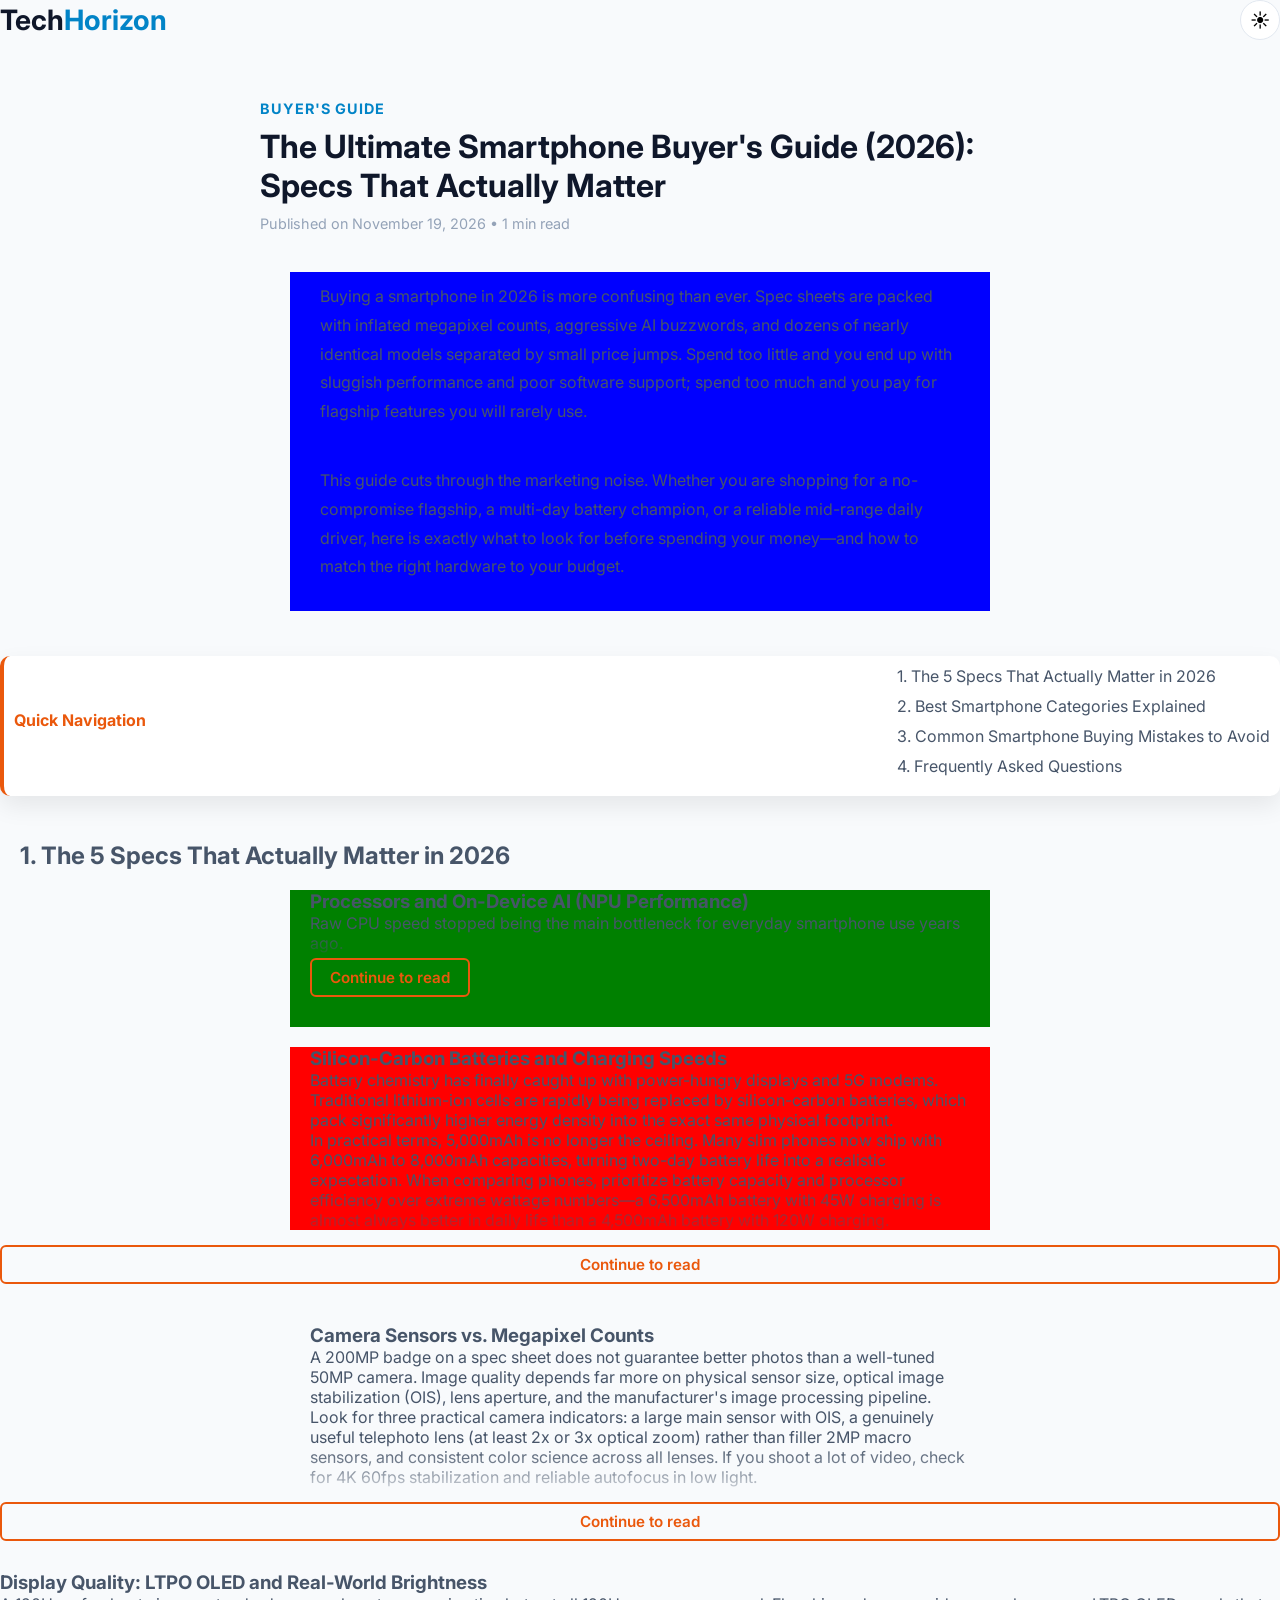
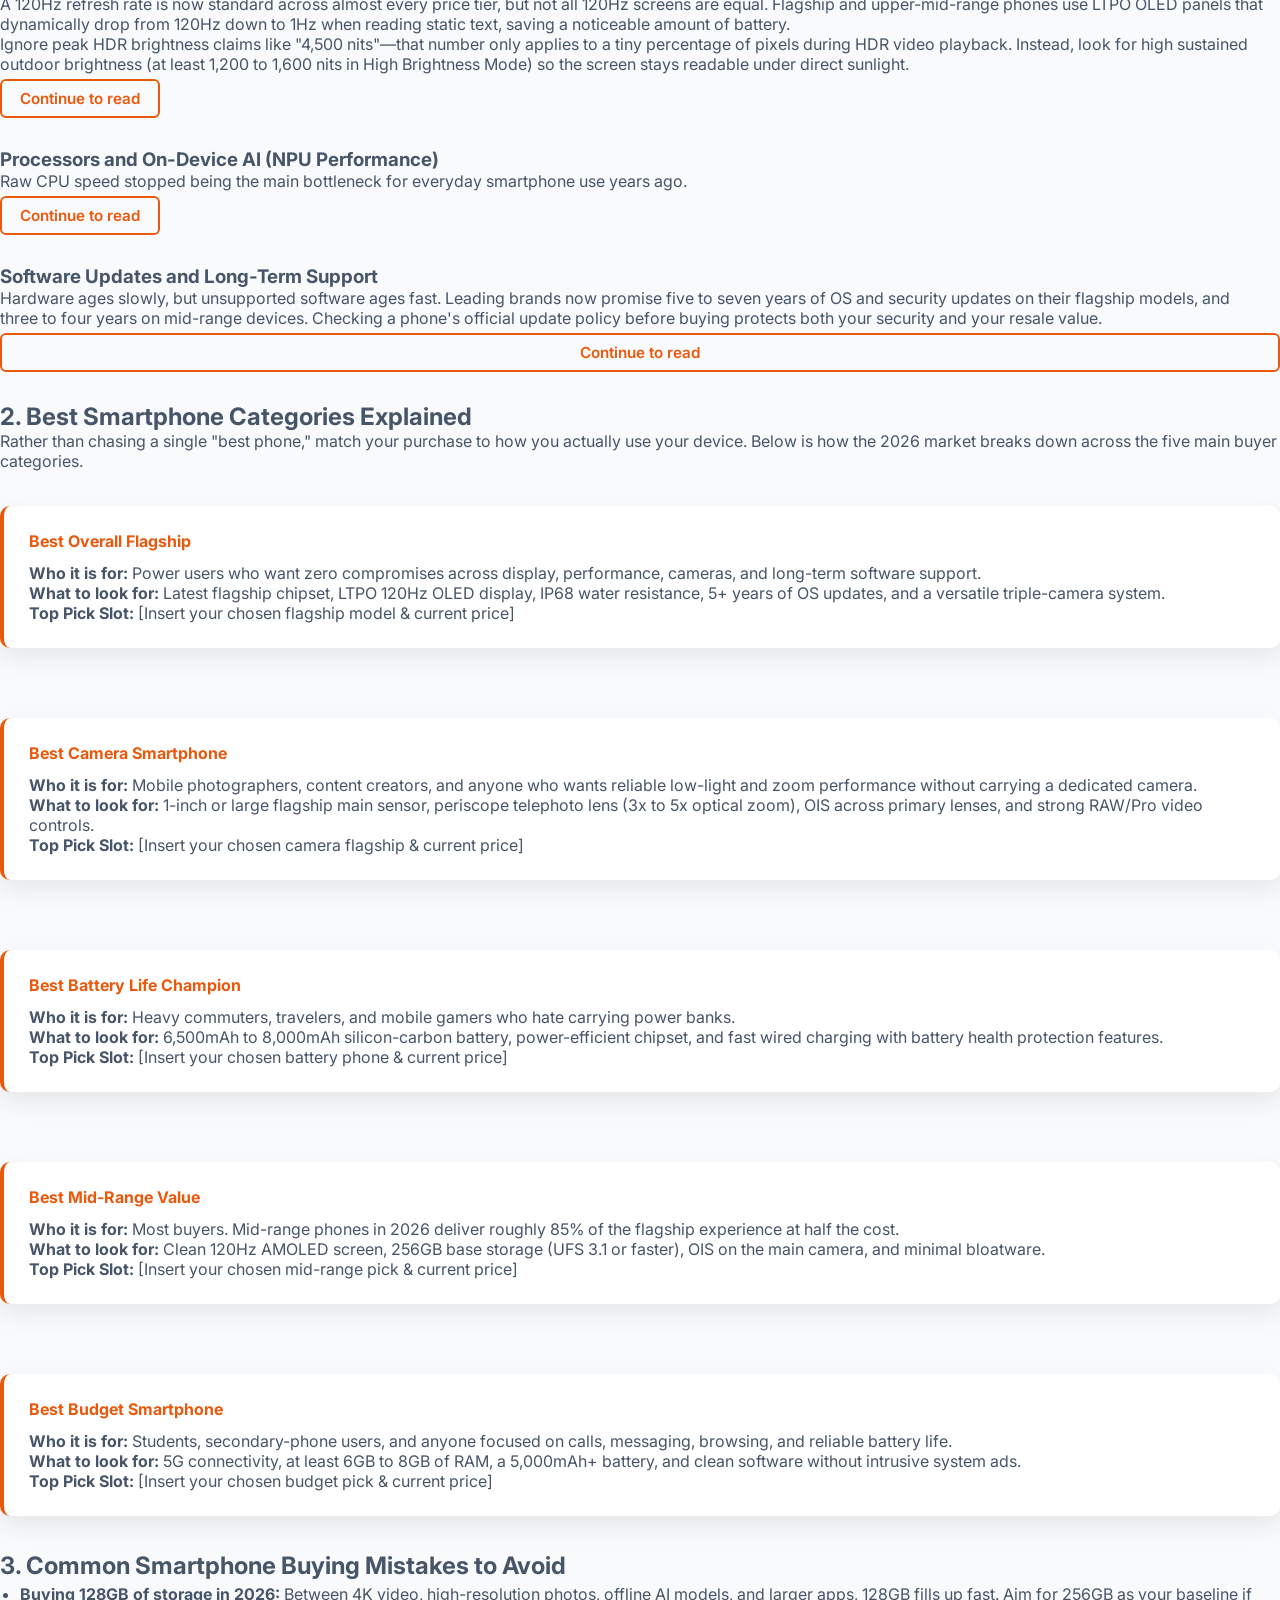
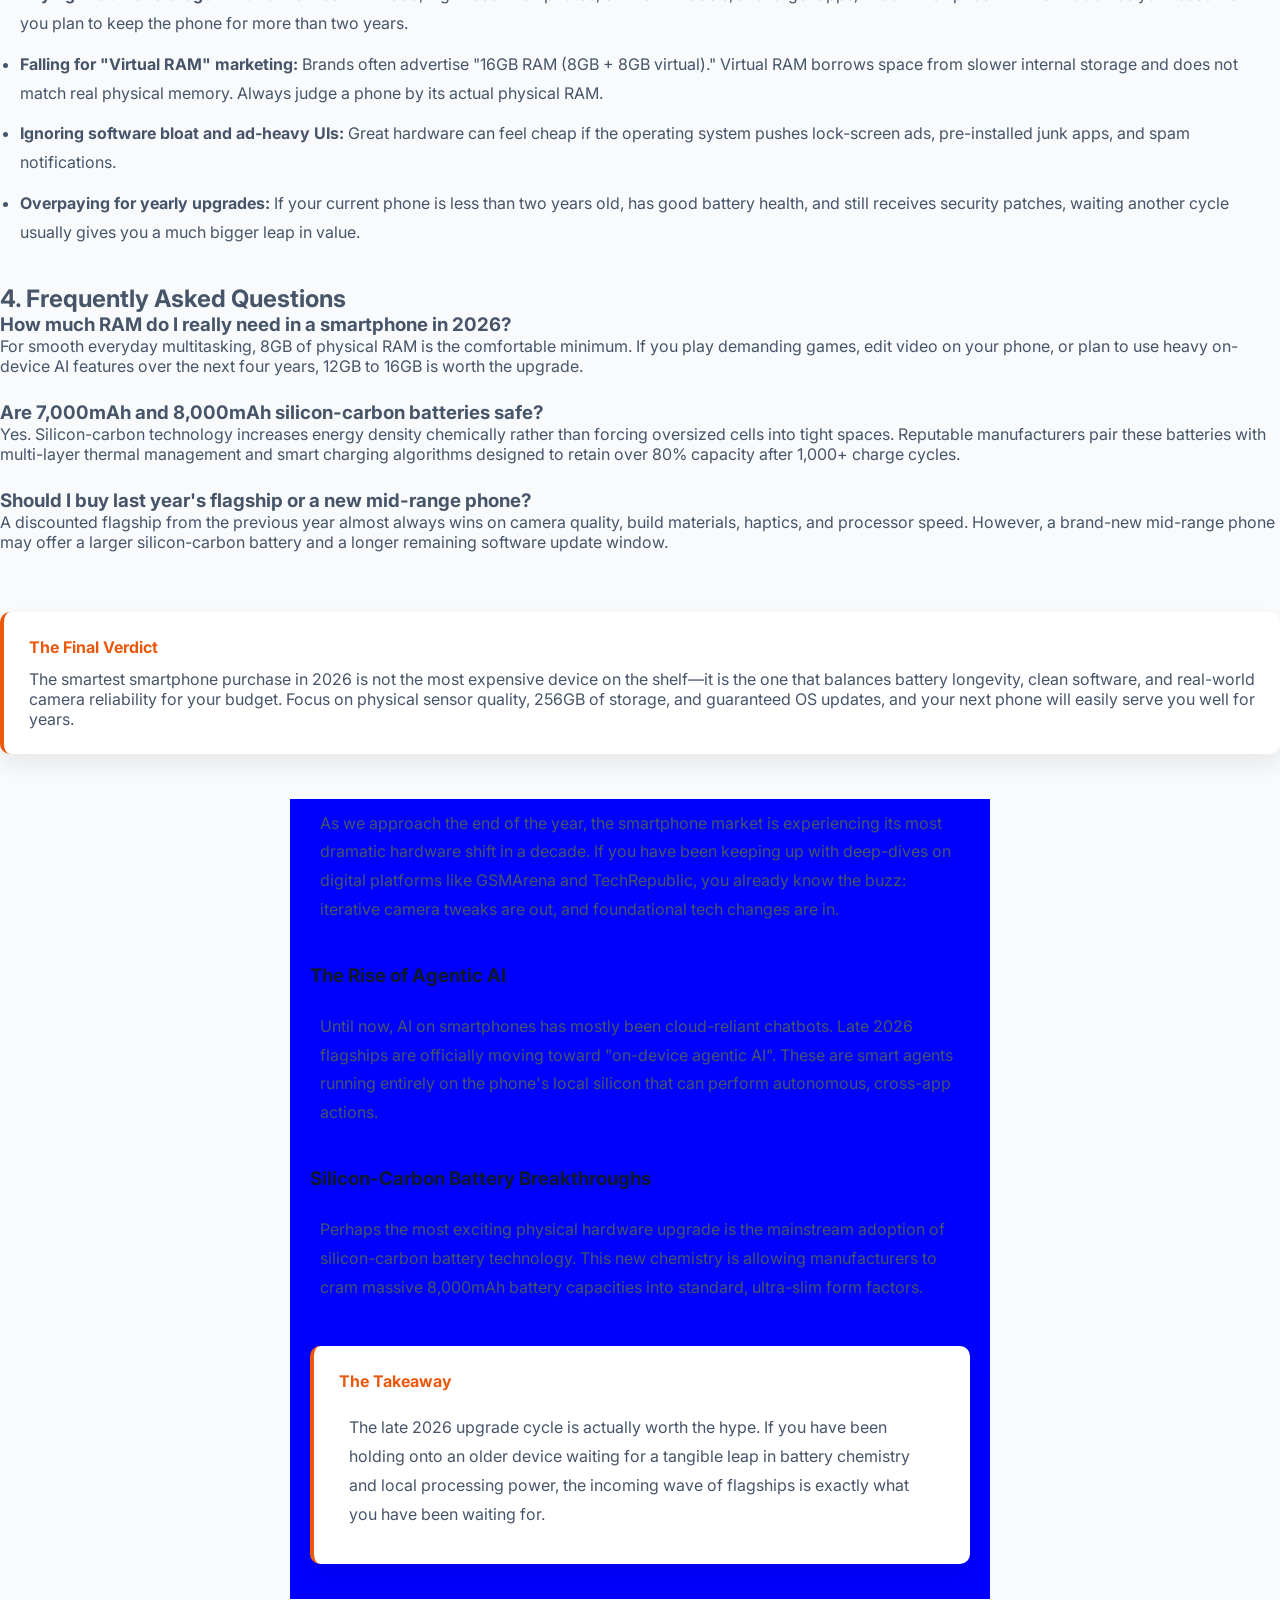
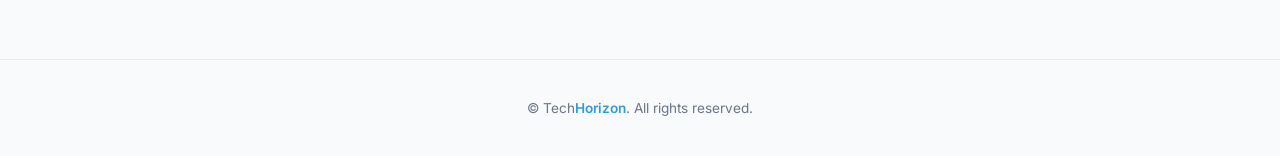
==== commit bdebb786: "Update techblog.html" ====
--- a/techblog.html
+++ b/techblog.html
@@ -127,7 +127,7 @@
         <!-- SECTION 1 -->
 
      
-        <h2 id="specs-that-matter" style="paddin: 10px 20px;>1. The 5 Specs That Actually Matter in 2026</h2>
+        <h2 id="specs-that-matter" style="padding: 10px 20px;">1. The 5 Specs That Actually Matter in 2026</h2>
 <div class="old-post gree">
         <h3>Processors and On-Device AI (NPU Performance)</h3>
         <p>Raw CPU speed stopped being the main bottleneck for everyday smartphone use years ago.
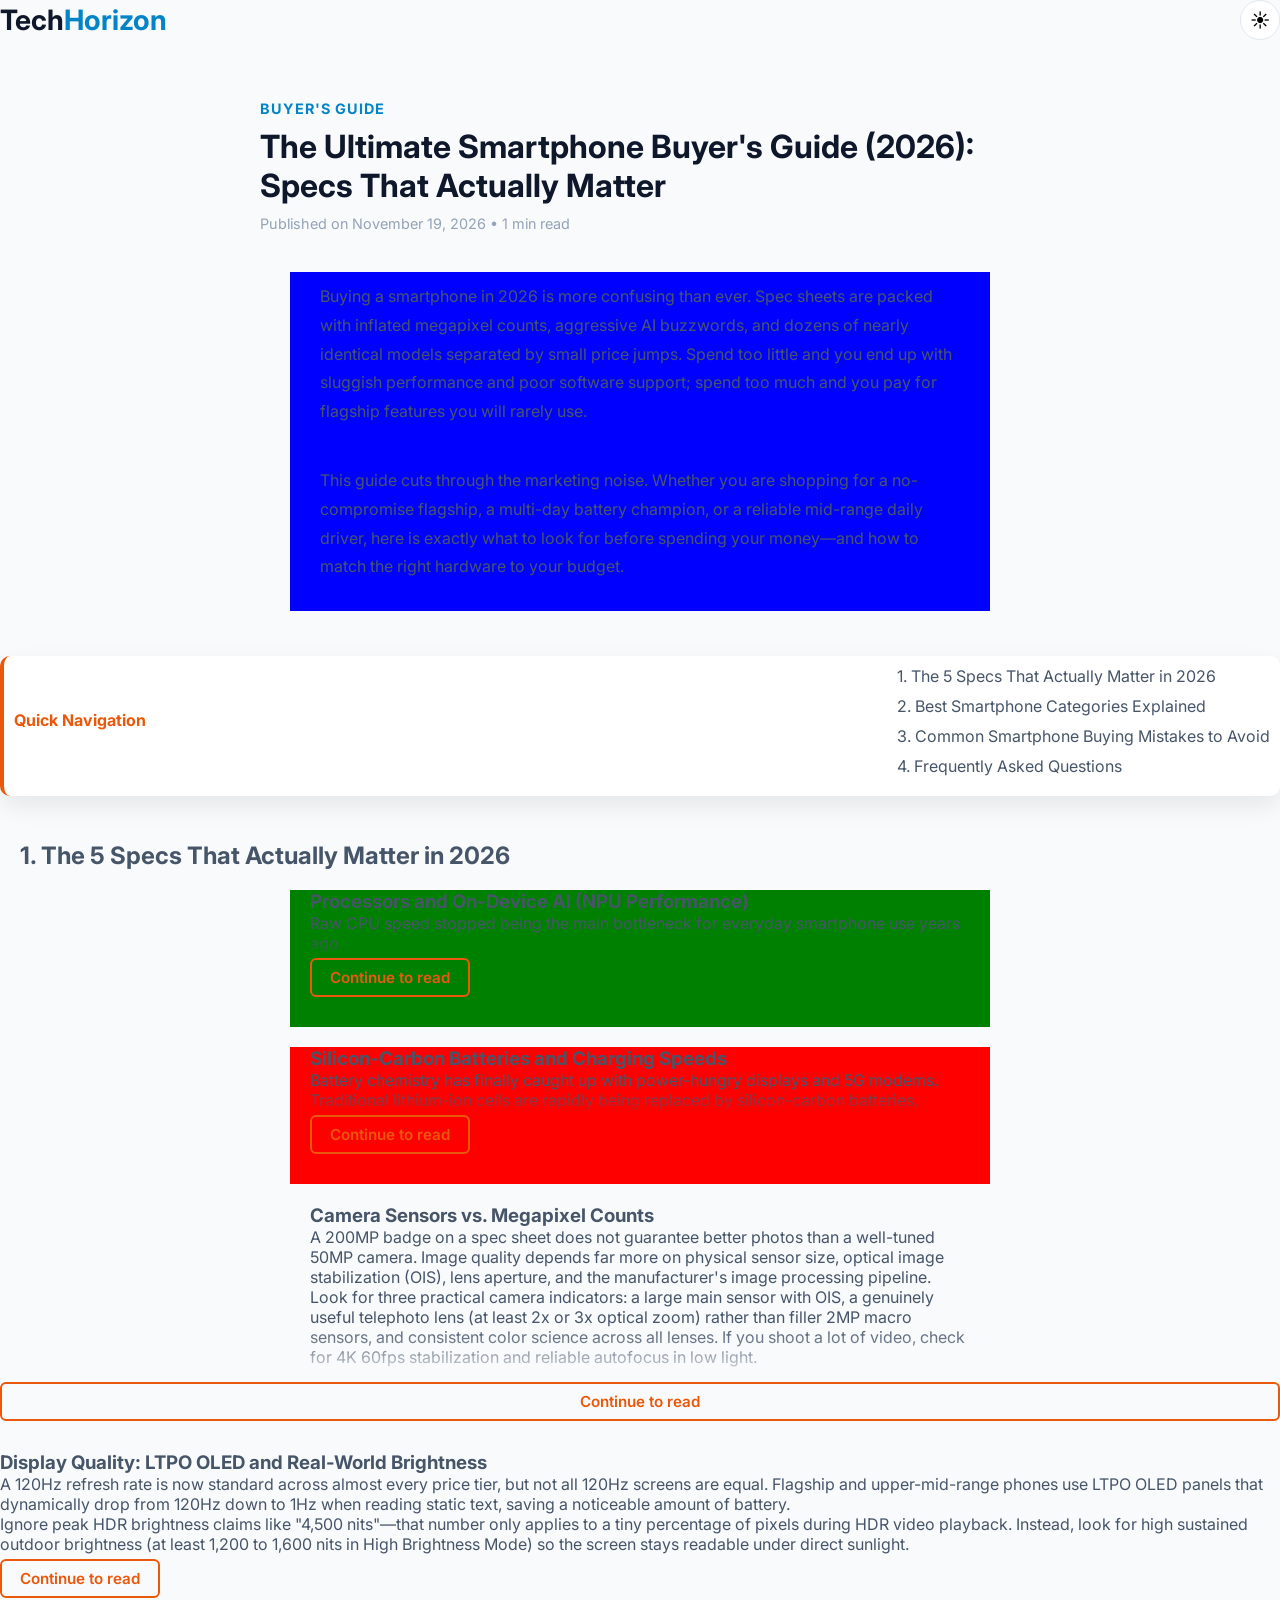
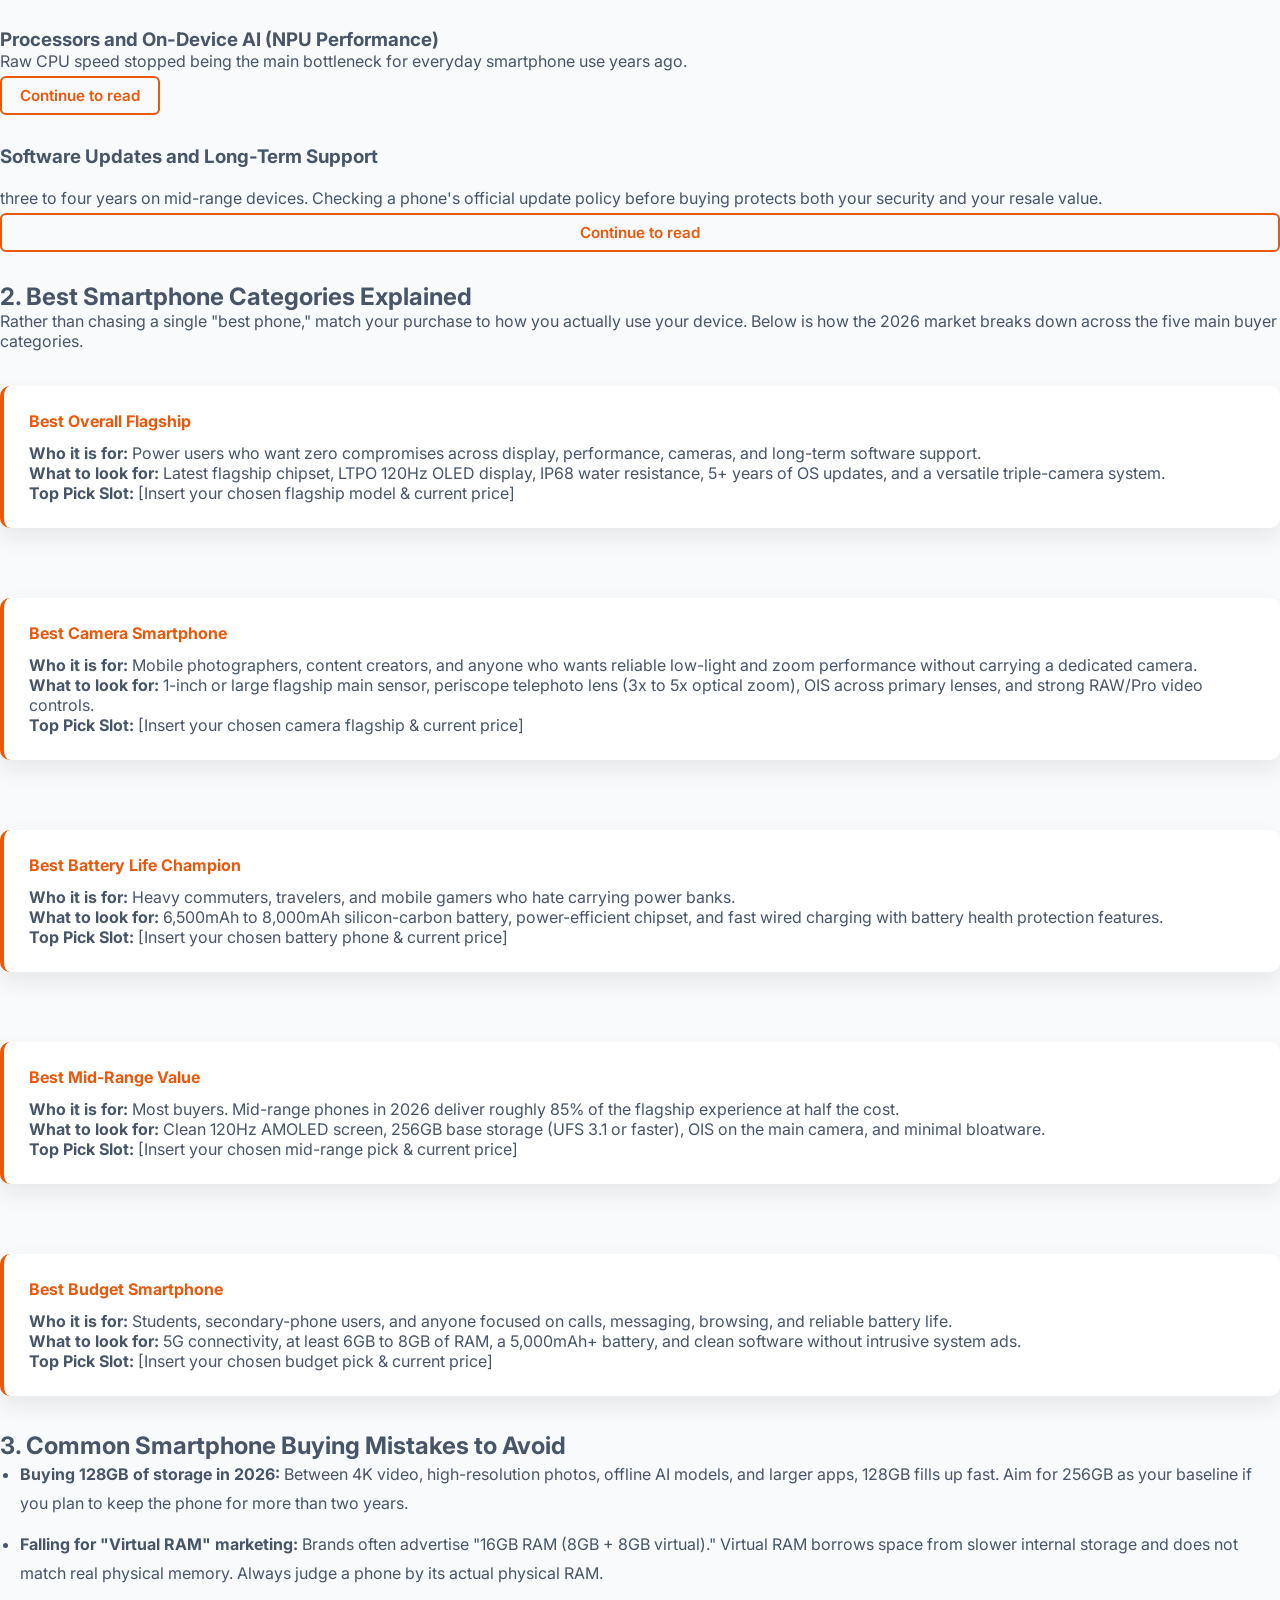
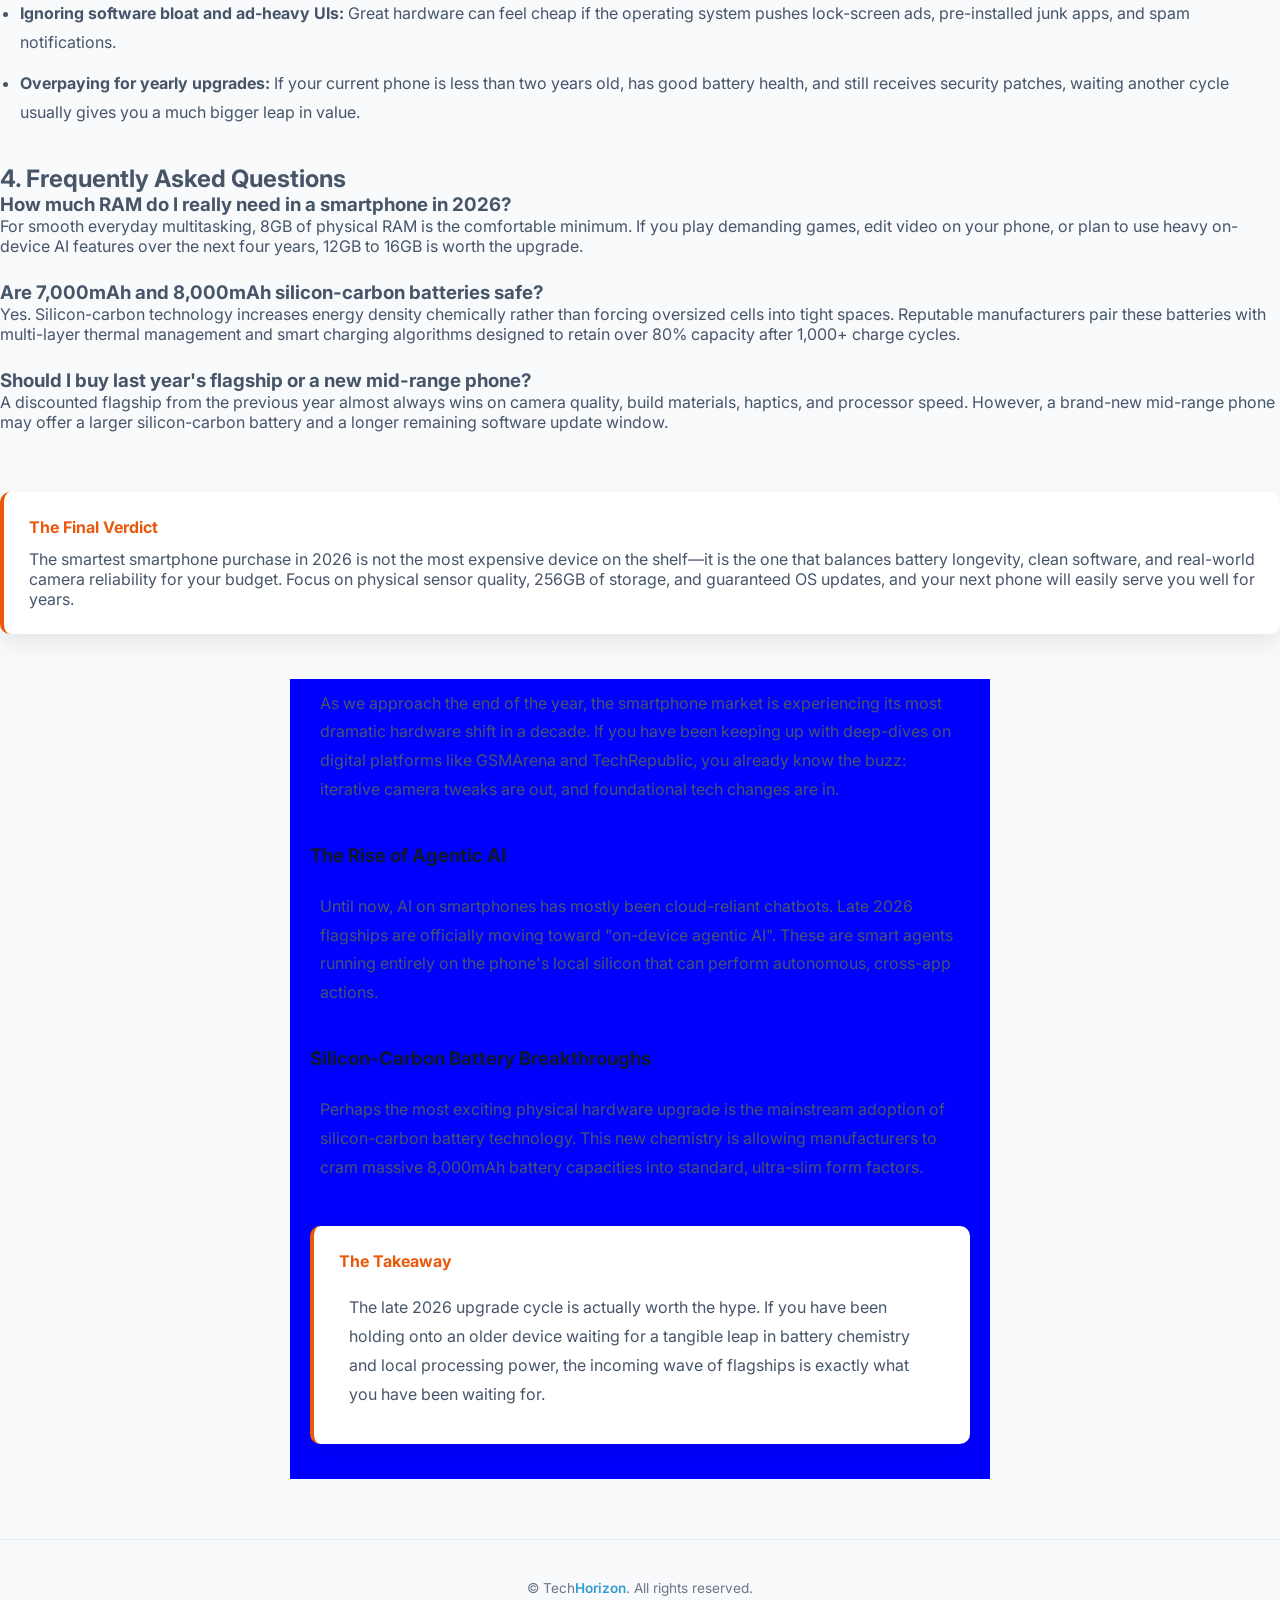
==== commit 34672d83: "Update techblog.html" ====
--- a/techblog.html
+++ b/techblog.html
@@ -147,7 +147,9 @@
 
         <h3>Silicon-Carbon Batteries and Charging Speeds</h3>
         <p class="animate-on-scroll">
-            Battery chemistry has finally caught up with power-hungry displays and 5G modems. Traditional lithium-ion cells are rapidly being replaced by silicon-carbon batteries, which pack significantly higher energy density into the exact same physical footprint.
+            Battery chemistry has finally caught up with power-hungry displays and 5G modems. Traditional lithium-ion cells are rapidly being replaced by silicon-carbon batteries, 
+<div class="extra-content">
+which pack significantly higher energy density into the exact same physical footprint.
         </p>
         <p class="animate-on-scroll">
             In practical terms, 5,000mAh is no longer the ceiling. Many slim phones now ship with 6,000mAh to 8,000mAh capacities, turning two-day battery life into a realistic expectation. When comparing phones, prioritize battery capacity and processor efficiency over extreme wattage numbers—a 6,500mAh battery with 45W charging is almost always better in daily life than a 4,500mAh battery with 120W charging.
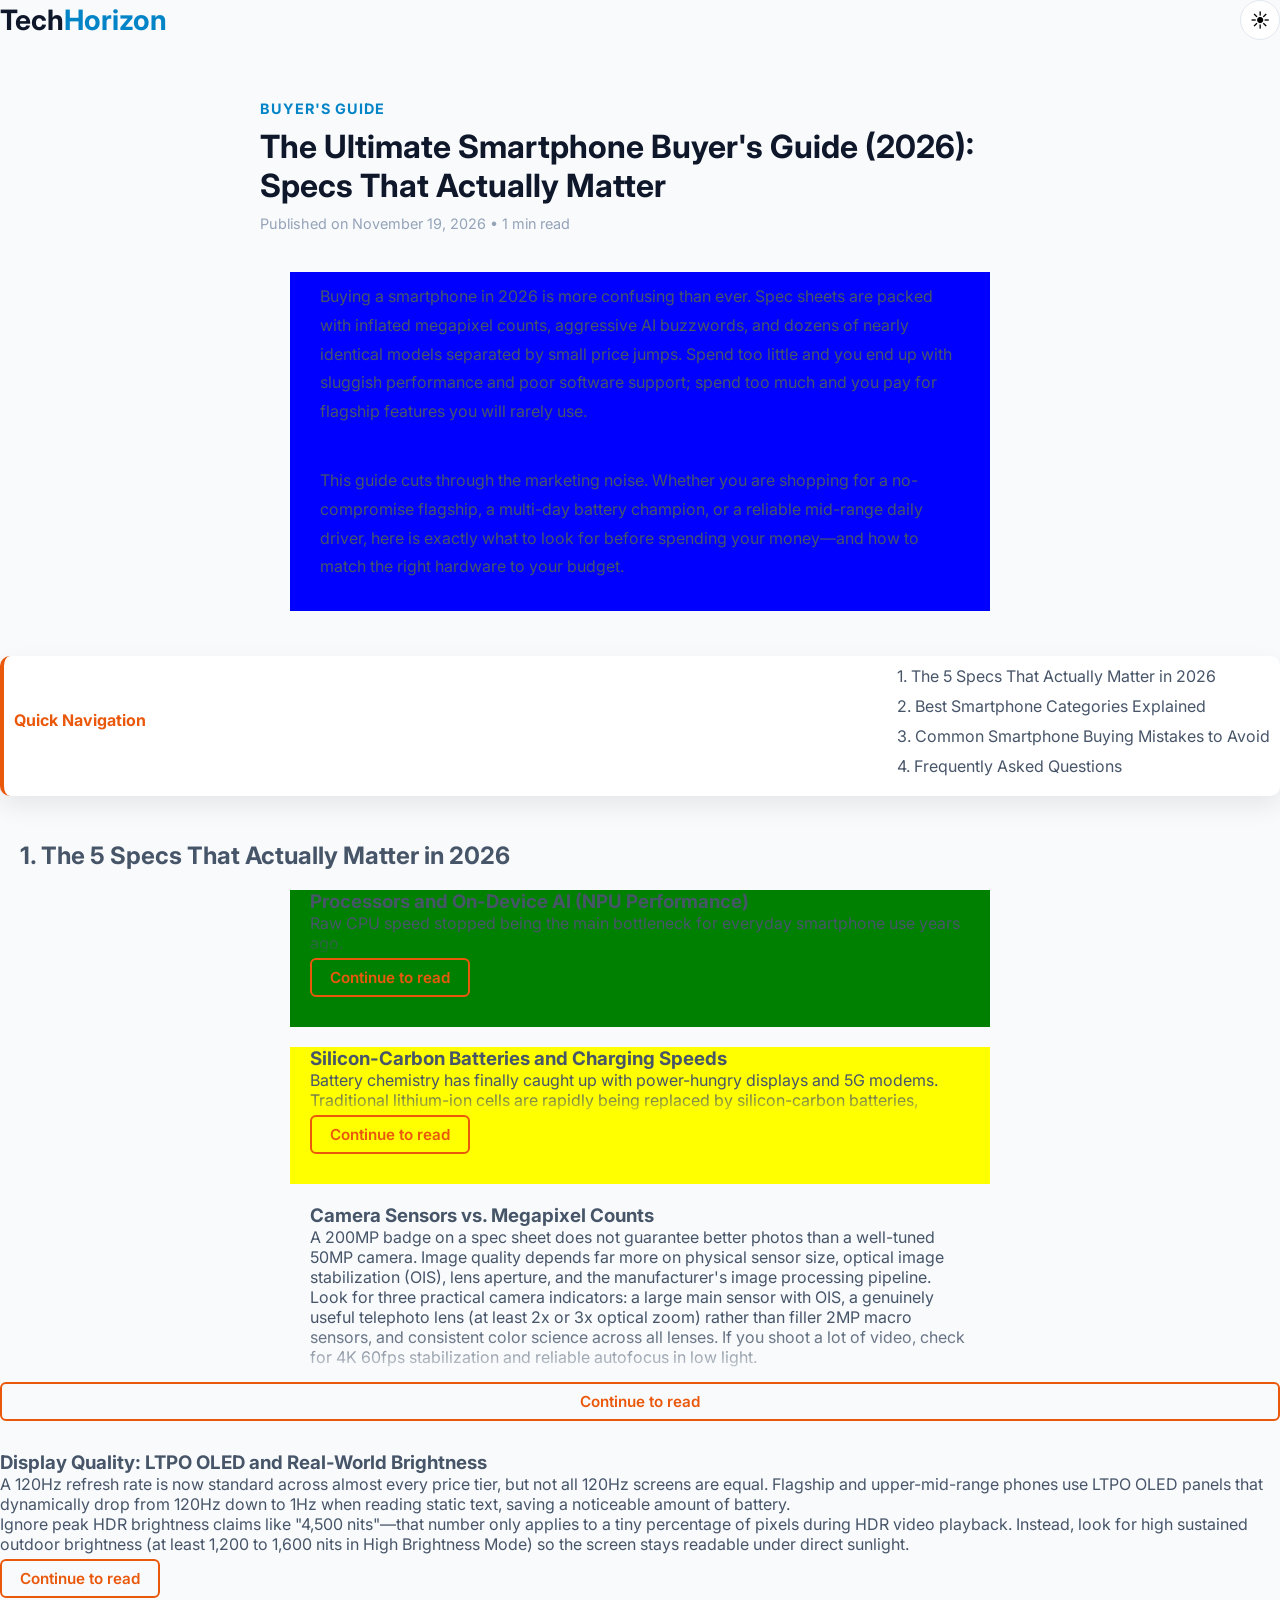
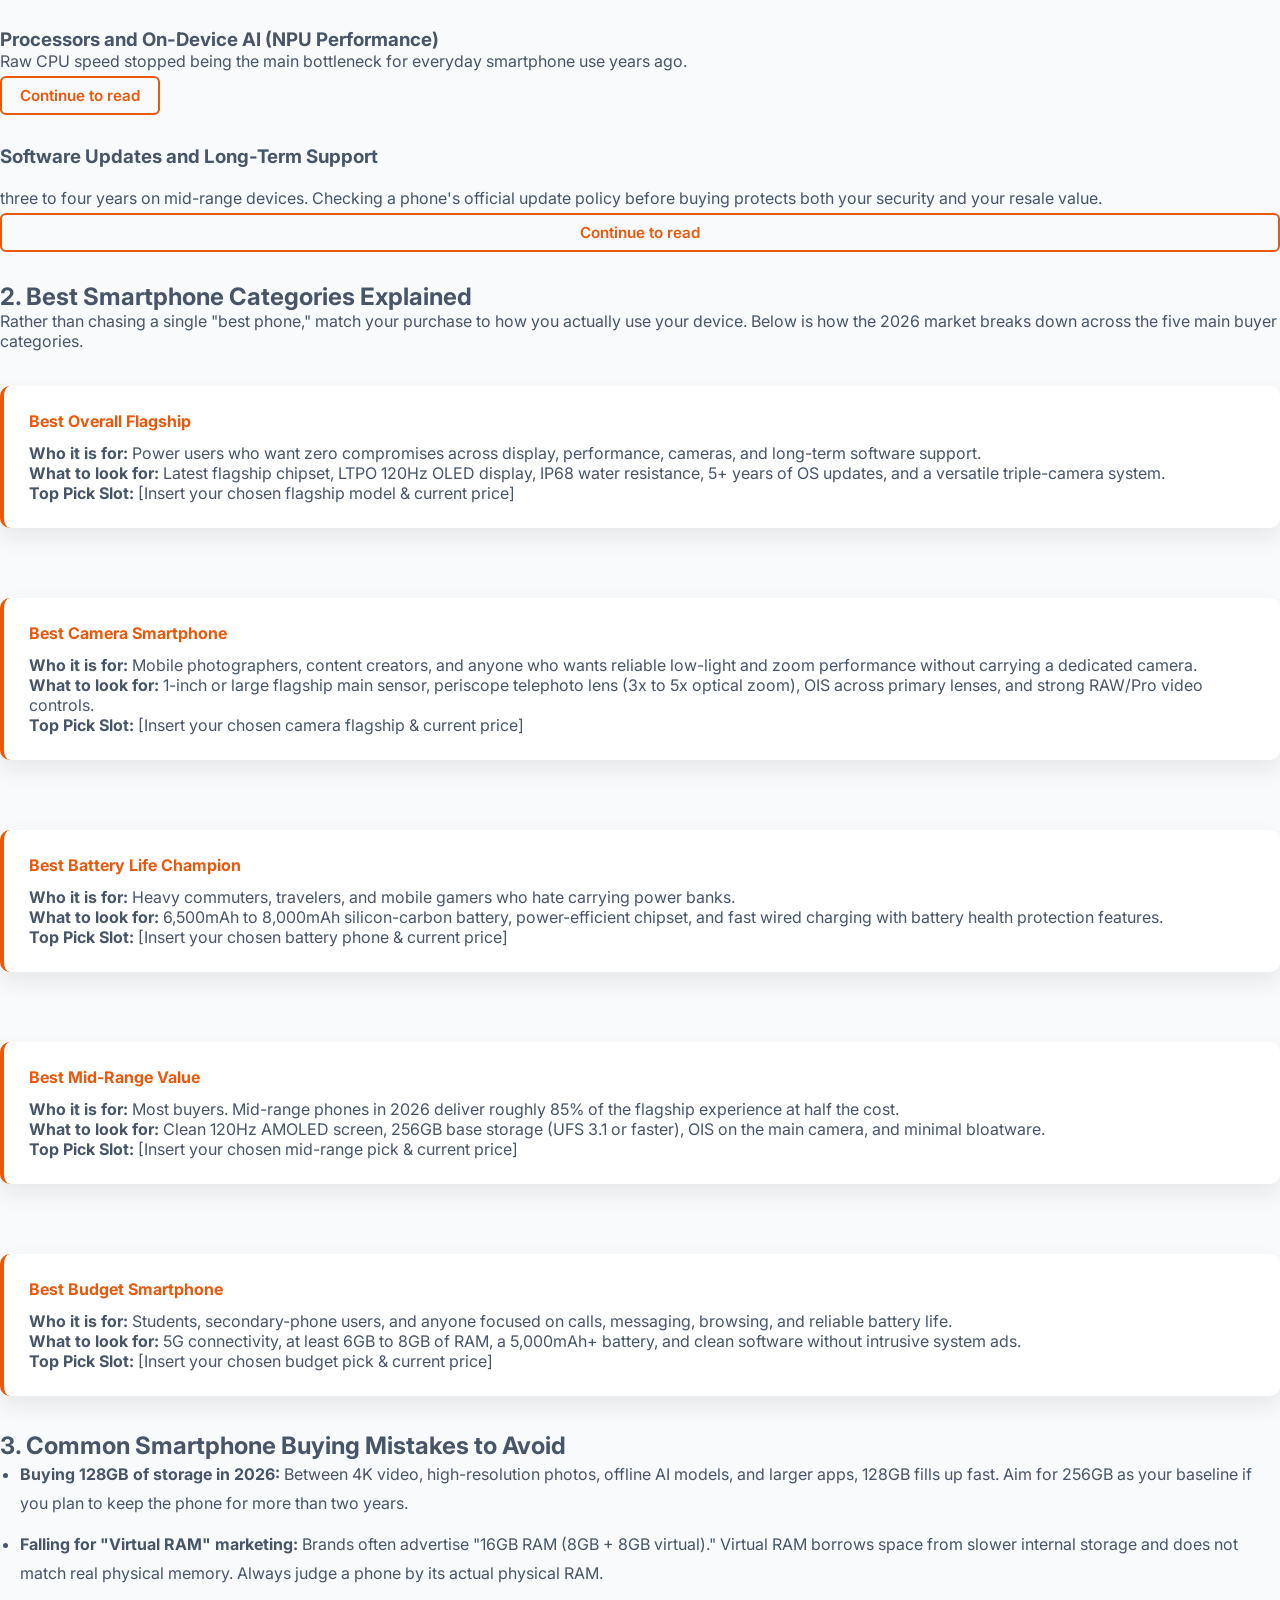
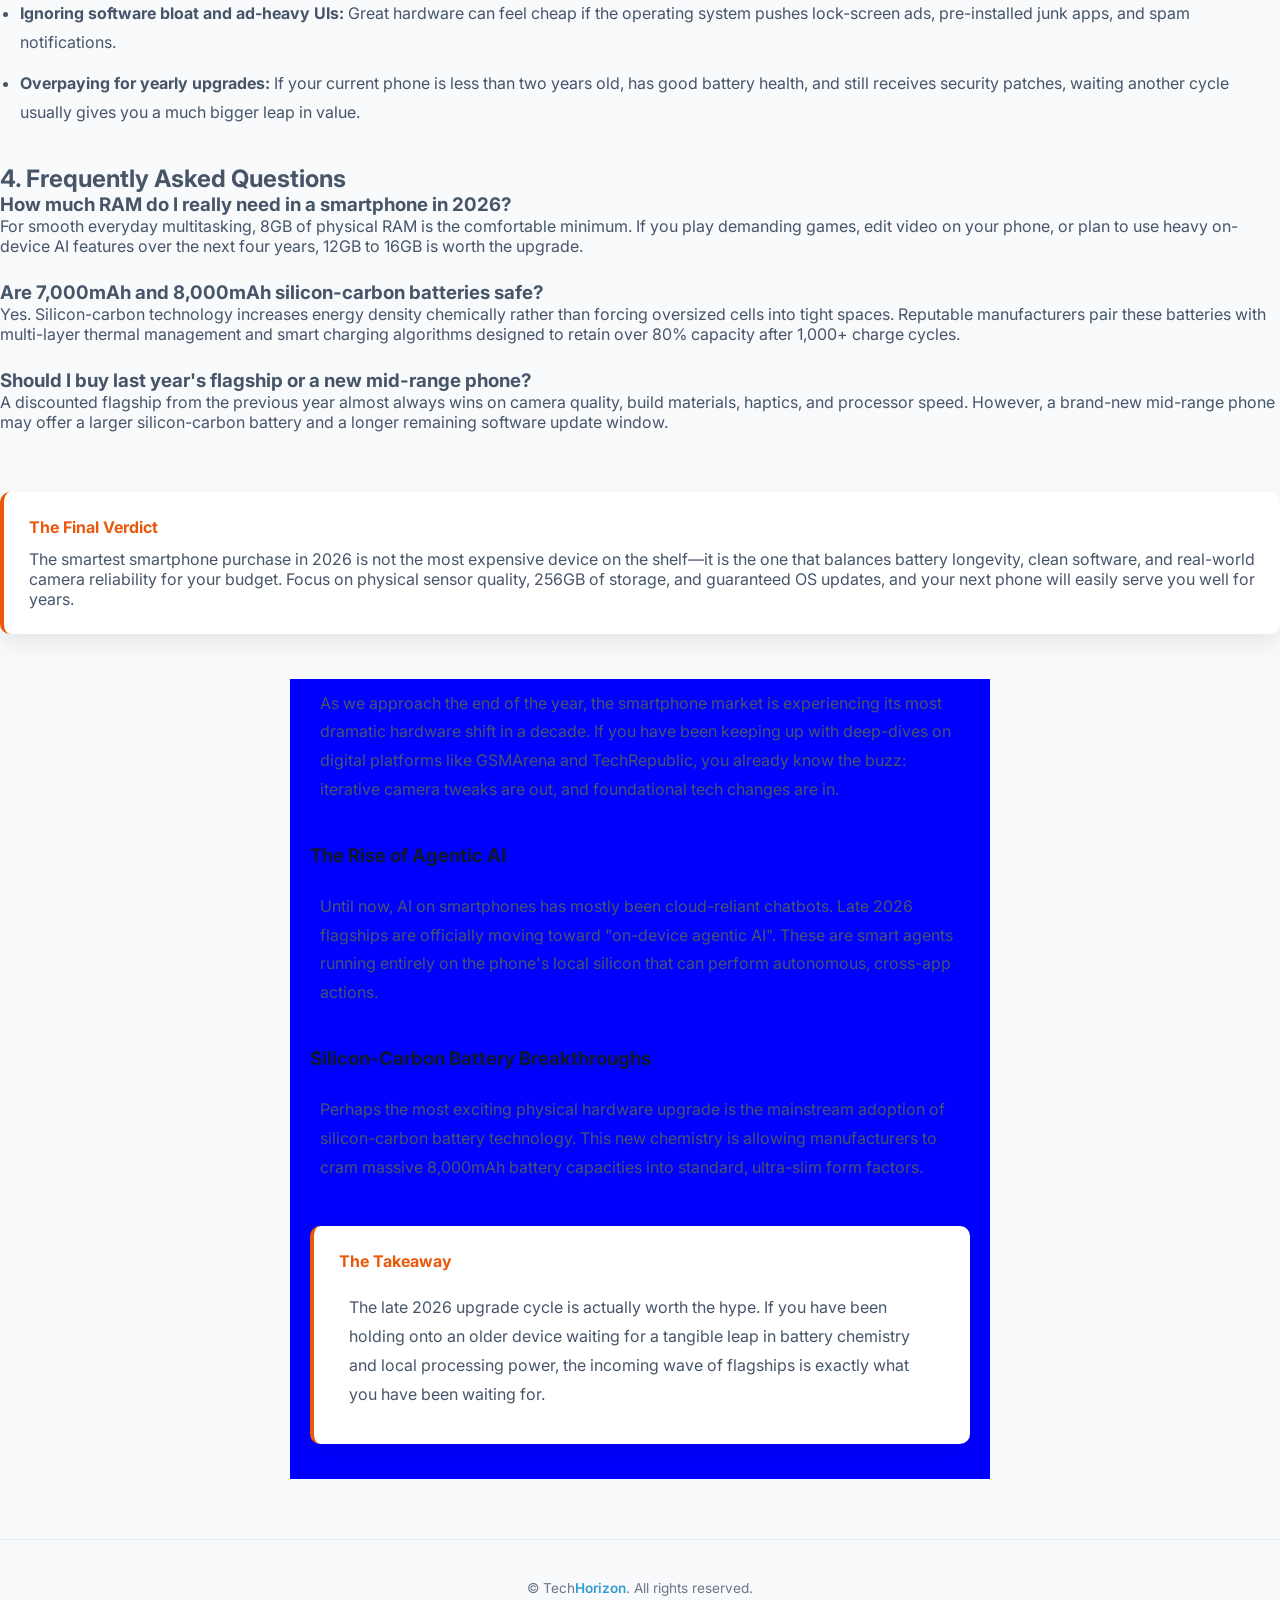
==== commit e827c866: "Update techblog.html" ====
--- a/techblog.html
+++ b/techblog.html
@@ -143,7 +143,7 @@
     <button class="read-more-btn" type="button">Continue to read</button>
 </div>
 </div> </div>
-<div class="old-post red">
+<div class="old-post yel">
 
         <h3>Silicon-Carbon Batteries and Charging Speeds</h3>
         <p class="animate-on-scroll">
--- a/techblog.css
+++ b/techblog.css
@@ -34,6 +34,7 @@
 
 .temp {display: none;}
 .red {background-color: red;}
+.yel {background-color: yellow;}
 .gr{background-color: gray;}
 /* --- BLOG HEADER --- */
 .blog-header {
--- a/techblog.css
+++ b/techblog.css
@@ -34,6 +34,7 @@
 
 .temp {display: none;}
 .red {background-color: red;}
+.yel {background-color: yellow;}
 .gr{background-color: gray;}
 /* --- BLOG HEADER --- */
 .blog-header {
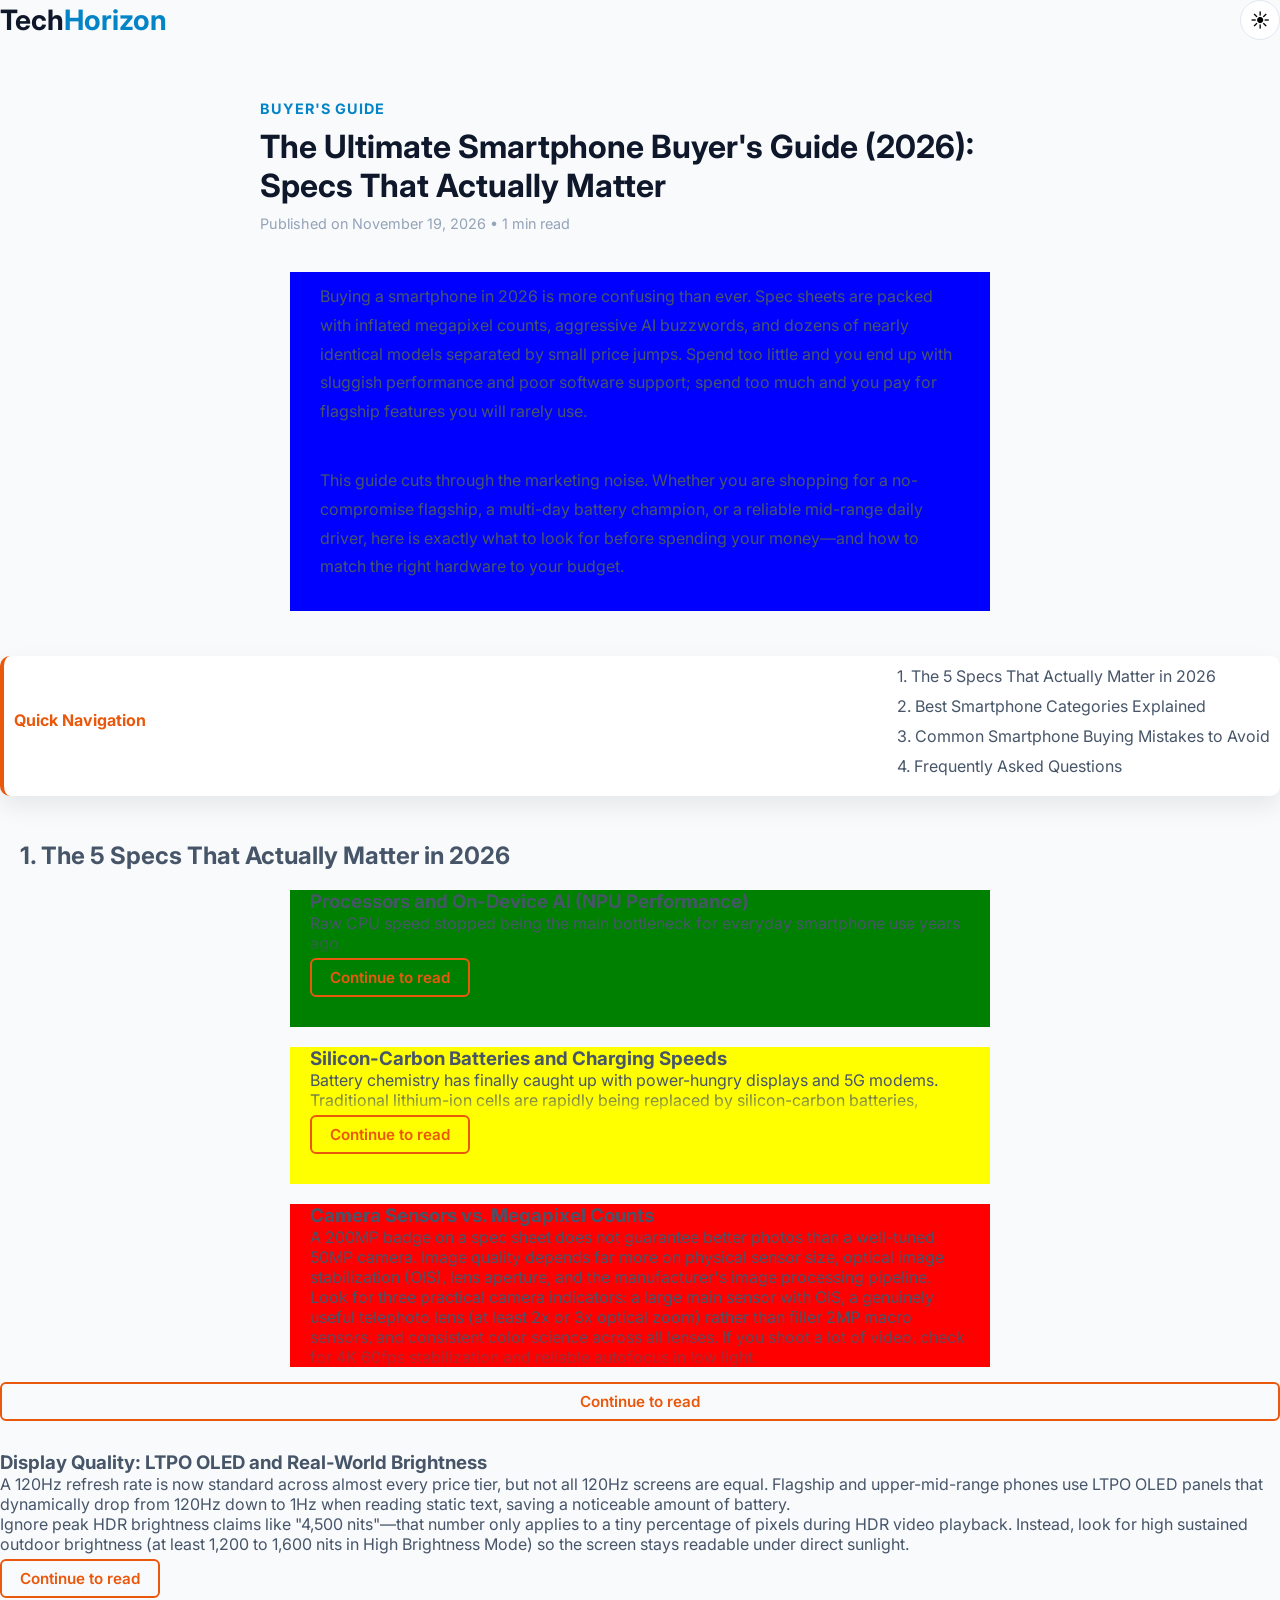
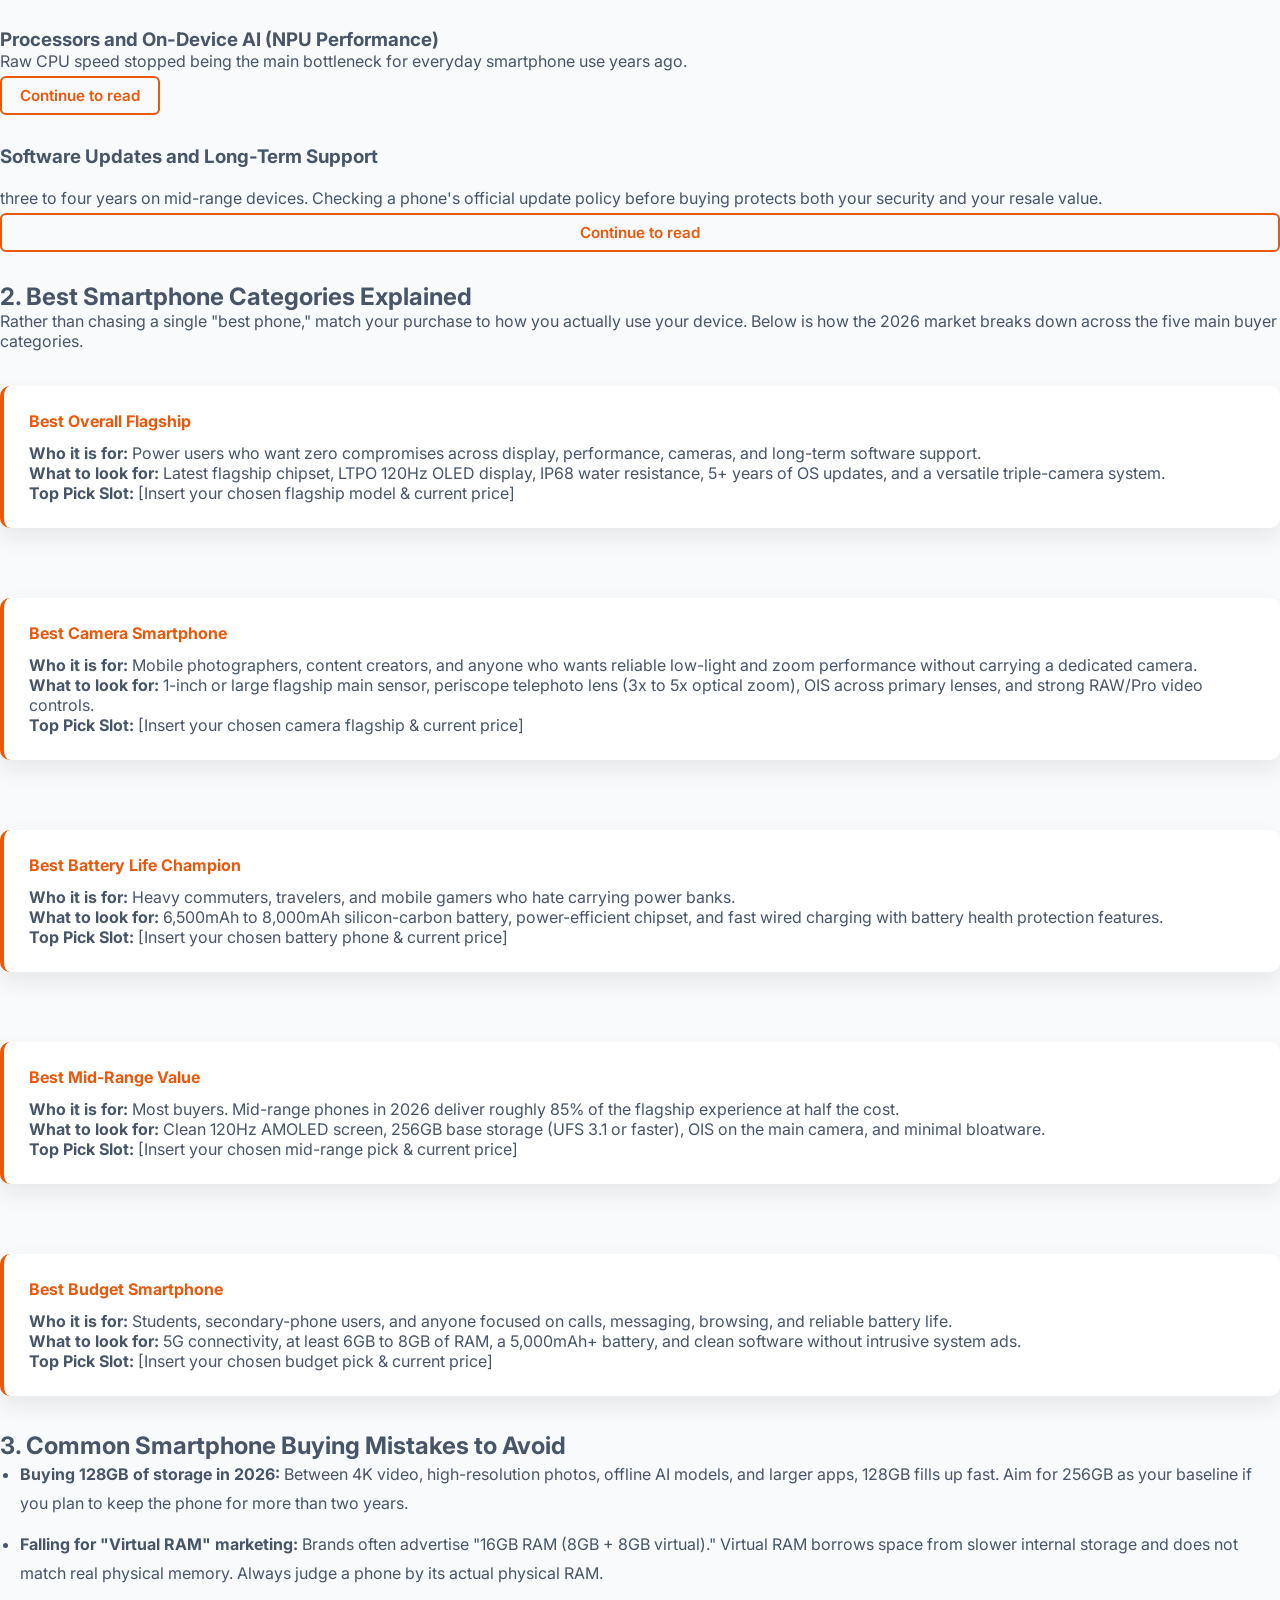
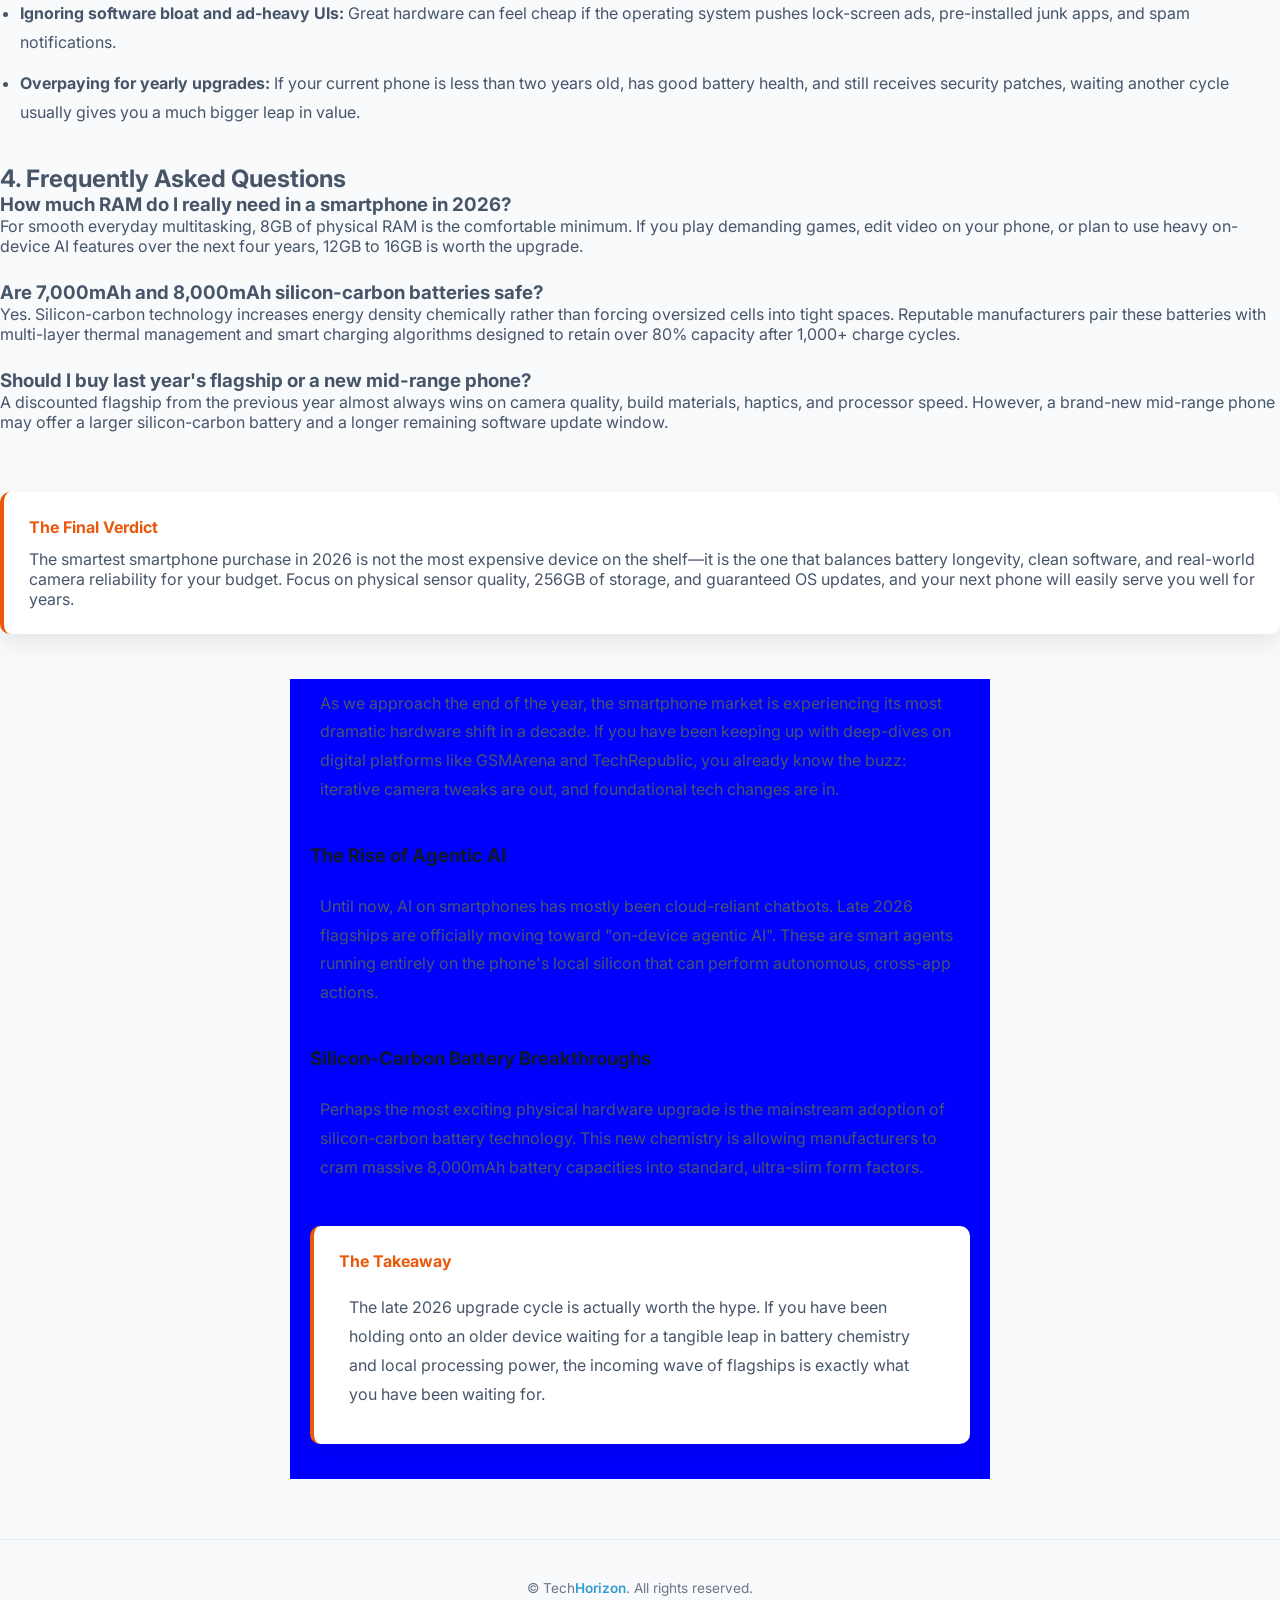
==== commit 6cb32282: "Add red class to old post section" ====
--- a/techblog.html
+++ b/techblog.html
@@ -159,7 +159,7 @@
 </div>
 </div></div>
 
-<div class="old-post">
+<div class="old-post red">
         <h3>Camera Sensors vs. Megapixel Counts</h3>
         <p class="animate-on-scroll">
             A 200MP badge on a spec sheet does not guarantee better photos than a well-tuned 50MP camera. Image quality depends far more on physical sensor size, optical image stabilization (OIS), lens aperture, and the manufacturer's image processing pipeline.
--- a/techblog.css
+++ b/techblog.css
@@ -215,7 +215,7 @@
 }
 
 .old-post.is-expanded .extra-content {
-    display: block; padding: 20px;
+    display: block; padding: 20px 0;
 }
 .gree {background-color: green;}
 .read-more-btn {
--- a/techblog.css
+++ b/techblog.css
@@ -215,7 +215,7 @@
 }
 
 .old-post.is-expanded .extra-content {
-    display: block; padding: 20px;
+    display: block; padding: 20px 0;
 }
 .gree {background-color: green;}
 .read-more-btn {
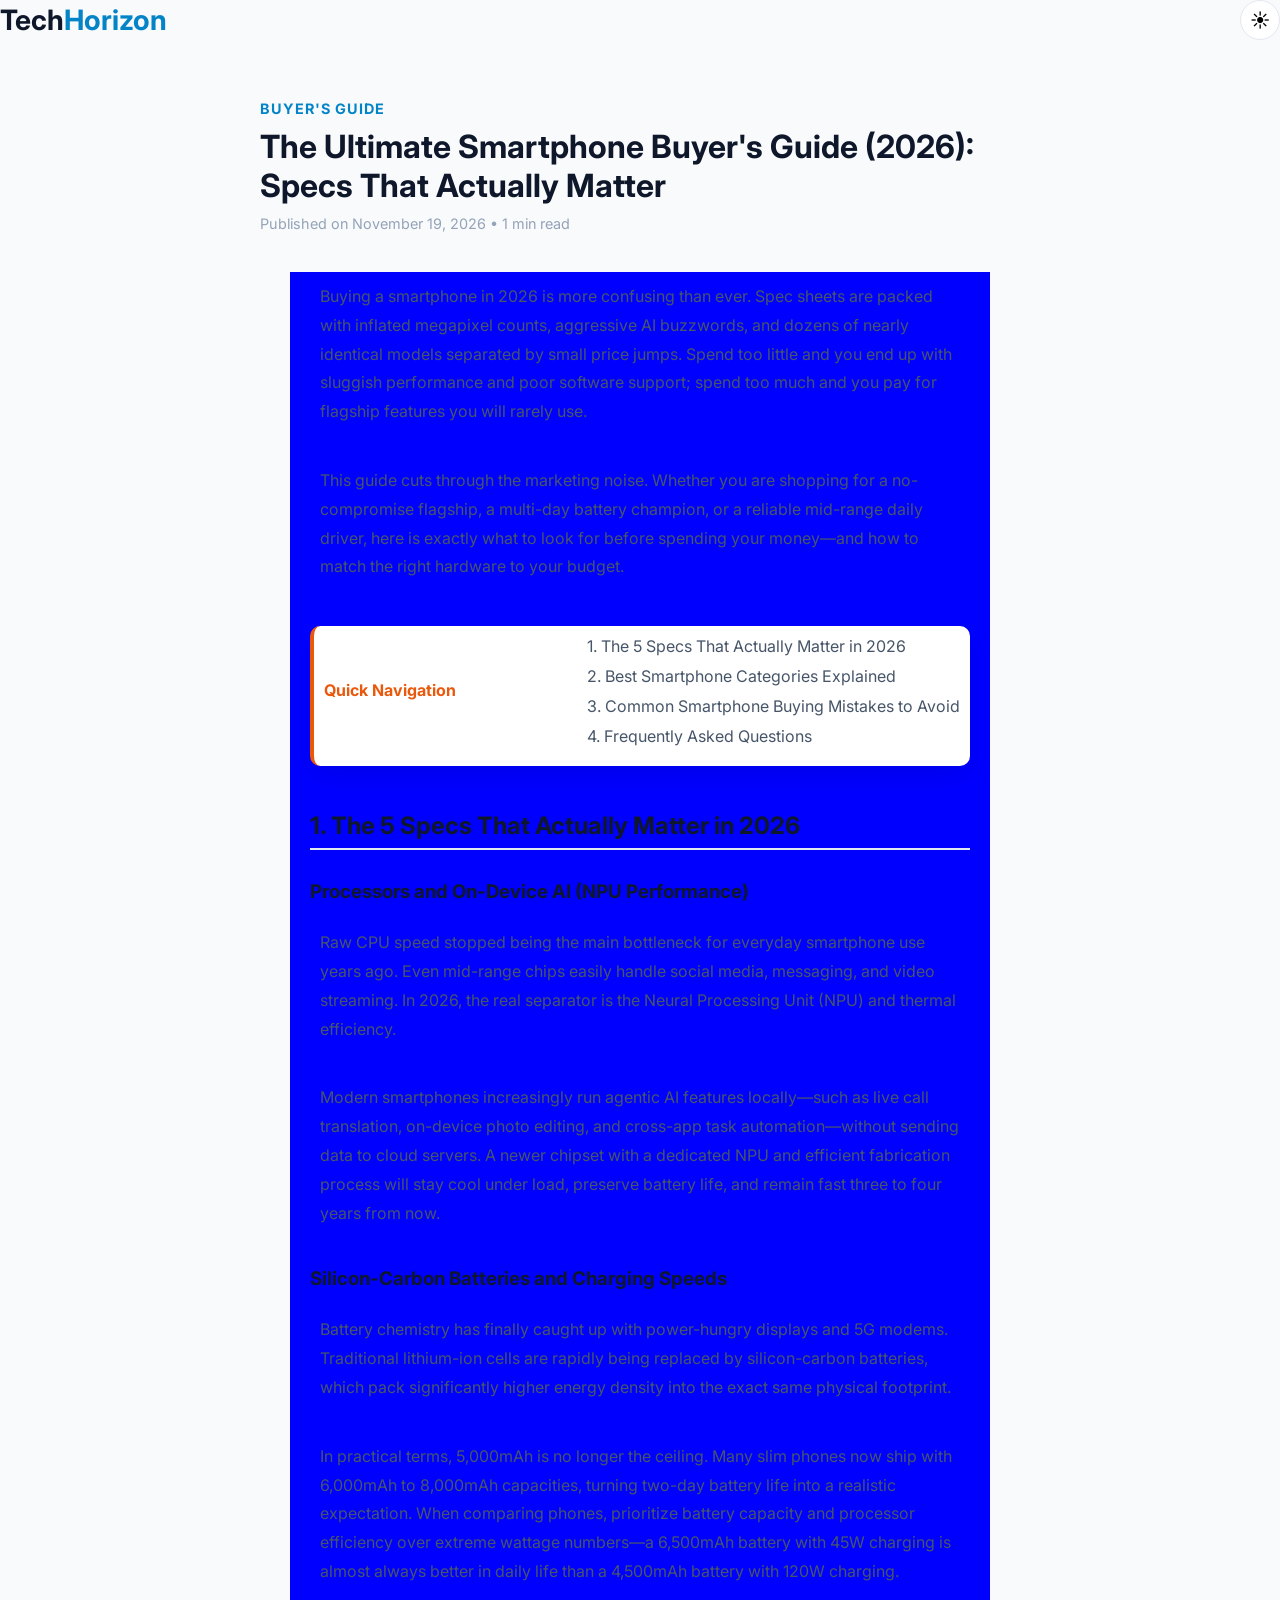
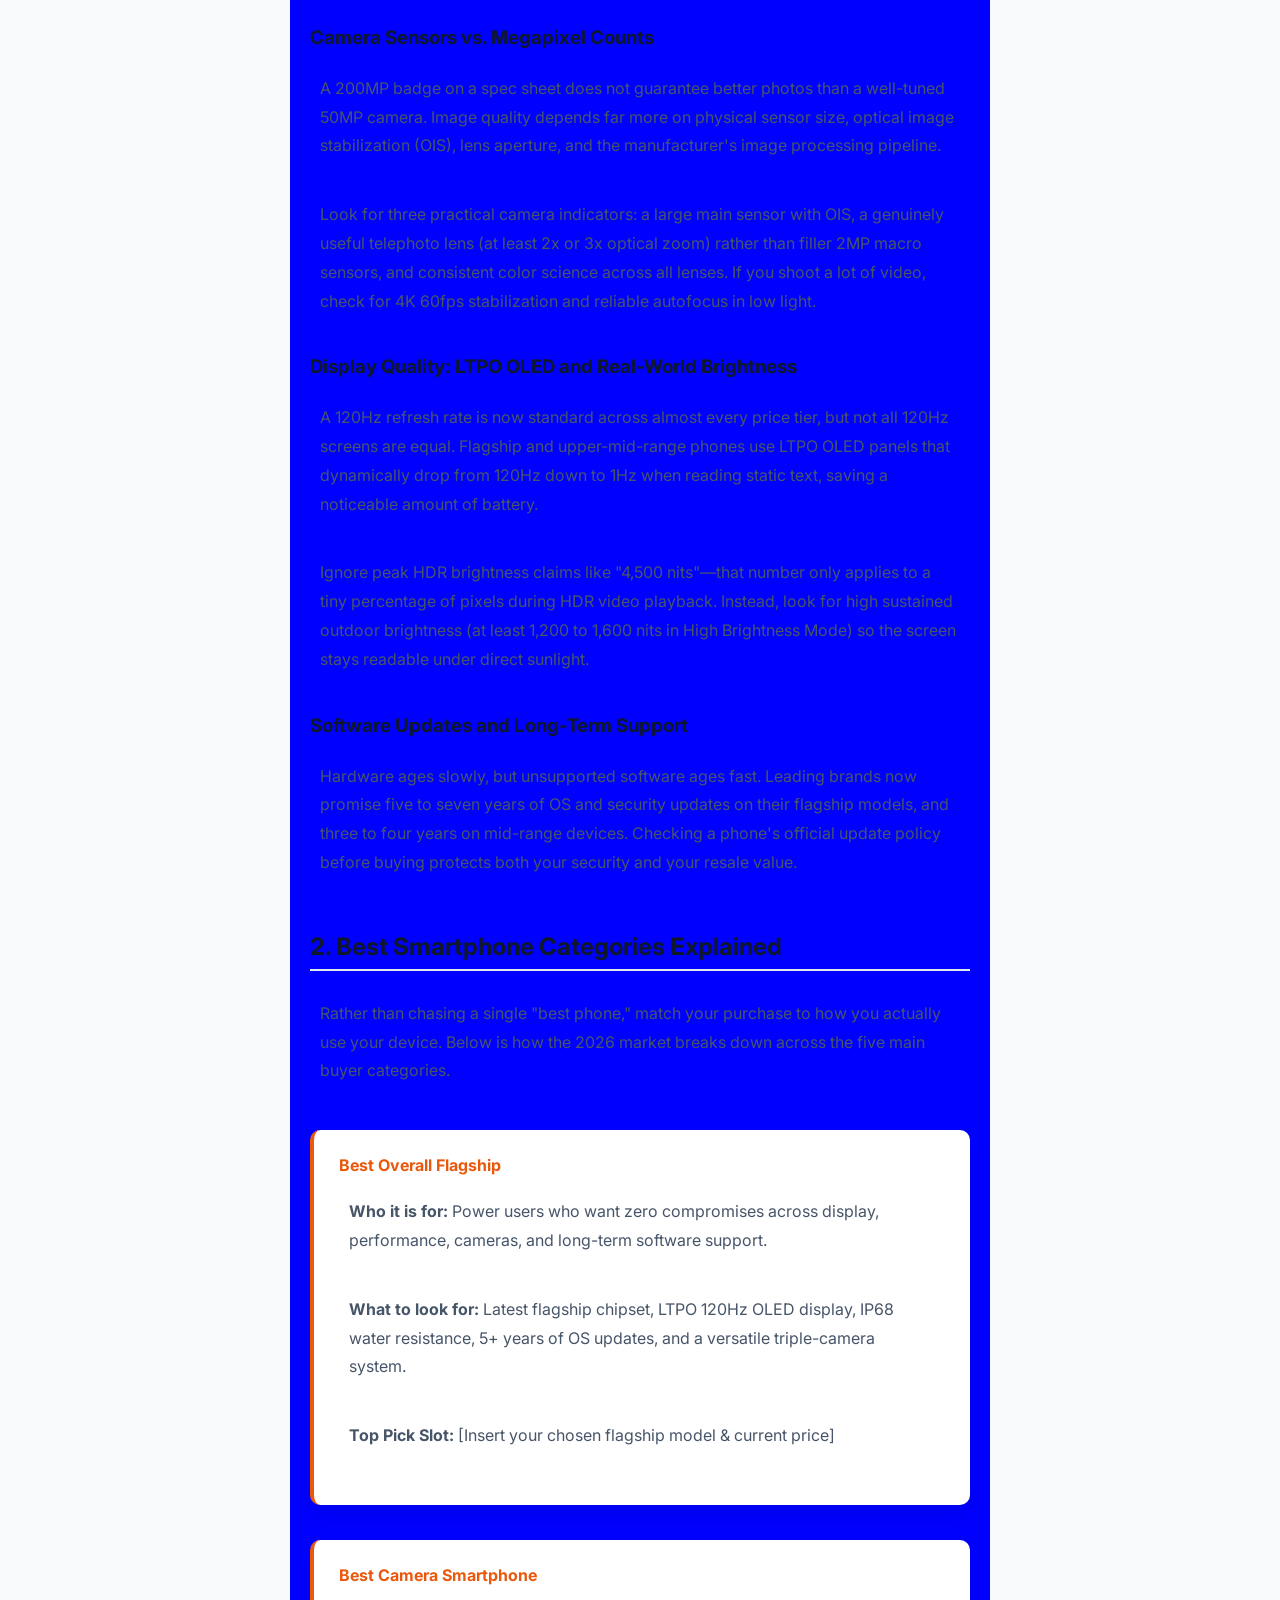
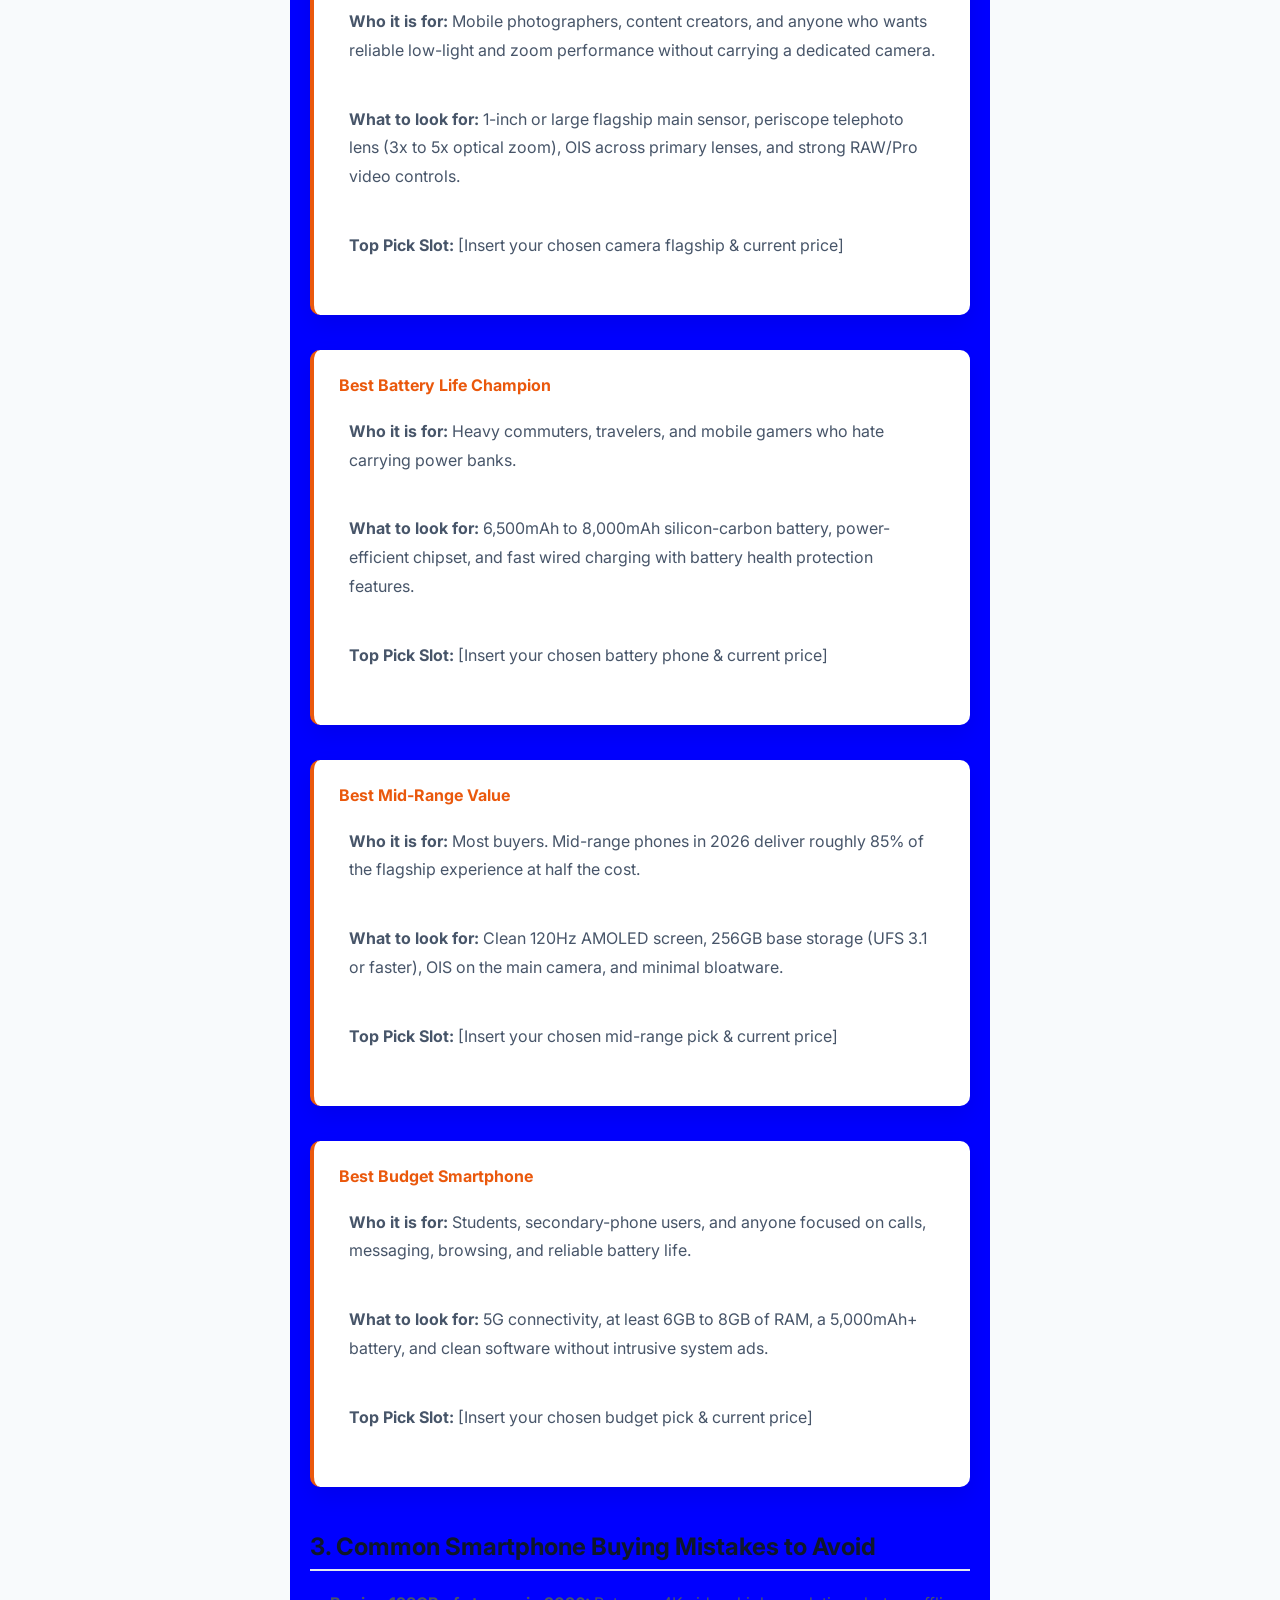
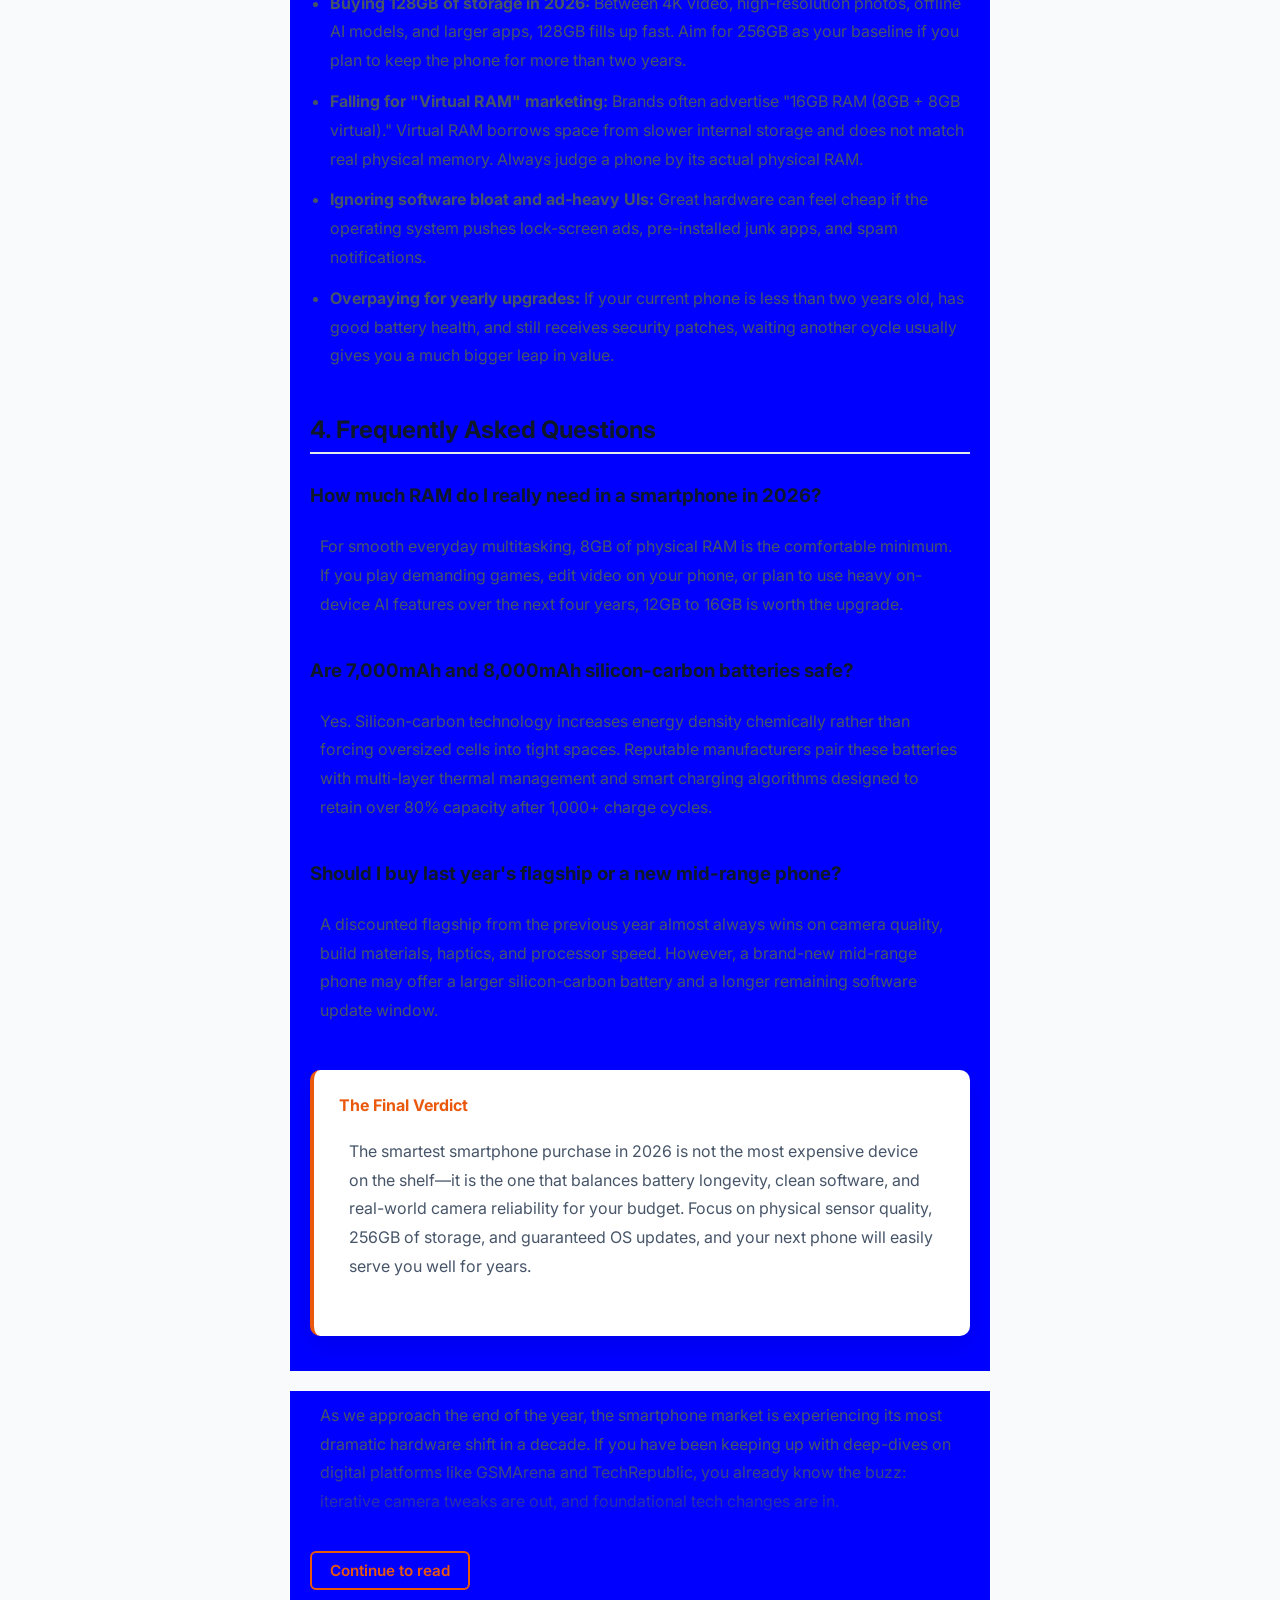
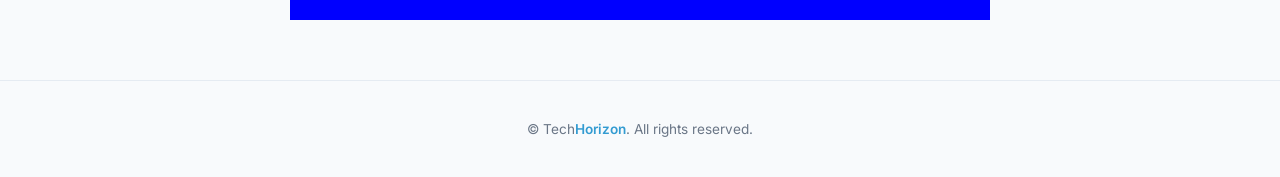
==== commit 2fda81a9: "Refactor techblog.html for improved structure and content" ====
--- a/techblog.html
+++ b/techblog.html
@@ -23,9 +23,8 @@
     <link rel="apple-touch-icon" href="tab-icon.png">
     <link href="https://fonts.googleapis.com/css2?family=Inter:wght@400;600;800&family=IBM+Plex+Sans+Arabic:wght@400;600;700&display=swap" rel="stylesheet">
     <link rel="stylesheet" href="https://cdnjs.cloudflare.com/ajax/libs/font-awesome/6.5.1/css/all.min.css" crossorigin="anonymous" referrerpolicy="no-referrer" />
+    <link rel="stylesheet" href="styles.css">
     <link rel="stylesheet" href="techblog.css">
-<link rel="stylesheet" href="styles.css">
-<link rel="stylesheet" href="techblog.css">
 
     <script src="script.js" defer></script>
 </head>
@@ -44,9 +43,7 @@
 </nav>
 
 <script>
-
-
-// // --- SCROLL-ONLY ANIMATION OBSERVER ---
+// --- SCROLL-ONLY ANIMATION OBSERVER ---
 document.addEventListener("DOMContentLoaded", () => {
     const animatedElements = document.querySelectorAll('.animate-on-scroll');
 
@@ -88,14 +85,15 @@
     readMoreButtons.forEach(btn => {
         btn.addEventListener("click", () => {
             const post = btn.closest(".old-post");
+            if (!post) return;
             const isExpanded = post.classList.toggle("is-expanded");
             btn.textContent = isExpanded ? "Show less" : "Continue to read";
         });
     });
 });
-
 </script>
 
+<!-- TOP POST (NEWEST - FULLY EXPANDED) -->
 <article>
     <header class="blog-header">
         <h2 class="blog-category">Buyer's Guide</h2>
@@ -111,9 +109,8 @@
         <p>
             This guide cuts through the marketing noise. Whether you are shopping for a no-compromise flagship, a multi-day battery champion, or a reliable mid-range daily driver, here is exactly what to look for before spending your money—and how to match the right hardware to your budget.
         </p>
-</article>
-
-        <!-- TABLE OF CONTENTS (Great for SEO jump links and mobile UX) -->
+
+        <!-- TABLE OF CONTENTS -->
         <nav class="important-card toc-box" aria-label="Table of Contents">
             <h4>Quick Navigation</h4>
             <ul class="toc-list">
@@ -125,41 +122,24 @@
         </nav>
 
         <!-- SECTION 1 -->
-
-     
-        <h2 id="specs-that-matter" style="padding: 10px 20px;">1. The 5 Specs That Actually Matter in 2026</h2>
-<div class="old-post gree">
+        <h2 id="specs-that-matter">1. The 5 Specs That Actually Matter in 2026</h2>
+
         <h3>Processors and On-Device AI (NPU Performance)</h3>
-        <p>Raw CPU speed stopped being the main bottleneck for everyday smartphone use years ago.
-    </p>
-<div class="extra-content">
-          <p>Even mid-range chips easily handle social media, messaging, and video streaming. In 2026, the real separator is the Neural Processing Unit (NPU) and thermal efficiency.
-        </p>
-            <p>
+        <p class="animate-on-scroll">
+            Raw CPU speed stopped being the main bottleneck for everyday smartphone use years ago. Even mid-range chips easily handle social media, messaging, and video streaming. In 2026, the real separator is the Neural Processing Unit (NPU) and thermal efficiency.
+        </p>
+        <p class="animate-on-scroll">
             Modern smartphones increasingly run agentic AI features locally—such as live call translation, on-device photo editing, and cross-app task automation—without sending data to cloud servers. A newer chipset with a dedicated NPU and efficient fabrication process will stay cool under load, preserve battery life, and remain fast three to four years from now.
         </p>
-</div>
-
-    <button class="read-more-btn" type="button">Continue to read</button>
-</div>
-</div> </div>
-<div class="old-post yel">
 
         <h3>Silicon-Carbon Batteries and Charging Speeds</h3>
         <p class="animate-on-scroll">
-            Battery chemistry has finally caught up with power-hungry displays and 5G modems. Traditional lithium-ion cells are rapidly being replaced by silicon-carbon batteries, 
-<div class="extra-content">
-which pack significantly higher energy density into the exact same physical footprint.
+            Battery chemistry has finally caught up with power-hungry displays and 5G modems. Traditional lithium-ion cells are rapidly being replaced by silicon-carbon batteries, which pack significantly higher energy density into the exact same physical footprint.
         </p>
         <p class="animate-on-scroll">
             In practical terms, 5,000mAh is no longer the ceiling. Many slim phones now ship with 6,000mAh to 8,000mAh capacities, turning two-day battery life into a realistic expectation. When comparing phones, prioritize battery capacity and processor efficiency over extreme wattage numbers—a 6,500mAh battery with 45W charging is almost always better in daily life than a 4,500mAh battery with 120W charging.
         </p>
-</div>
-    <button class="read-more-btn" type="button">Continue to read</button>
-</div>
-</div></div>
-
-<div class="old-post red">
+
         <h3>Camera Sensors vs. Megapixel Counts</h3>
         <p class="animate-on-scroll">
             A 200MP badge on a spec sheet does not guarantee better photos than a well-tuned 50MP camera. Image quality depends far more on physical sensor size, optical image stabilization (OIS), lens aperture, and the manufacturer's image processing pipeline.
@@ -167,12 +147,7 @@
         <p class="animate-on-scroll">
             Look for three practical camera indicators: a large main sensor with OIS, a genuinely useful telephoto lens (at least 2x or 3x optical zoom) rather than filler 2MP macro sensors, and consistent color science across all lenses. If you shoot a lot of video, check for 4K 60fps stabilization and reliable autofocus in low light.
         </p>
-</div>
-<button class="read-more-btn" type="button">Continue to read</button>
-</div>
-</div>
-
-<div class="old post">
+
         <h3>Display Quality: LTPO OLED and Real-World Brightness</h3>
         <p class="animate-on-scroll">
             A 120Hz refresh rate is now standard across almost every price tier, but not all 120Hz screens are equal. Flagship and upper-mid-range phones use LTPO OLED panels that dynamically drop from 120Hz down to 1Hz when reading static text, saving a noticeable amount of battery.
@@ -180,36 +155,12 @@
         <p class="animate-on-scroll">
             Ignore peak HDR brightness claims like "4,500 nits"—that number only applies to a tiny percentage of pixels during HDR video playback. Instead, look for high sustained outdoor brightness (at least 1,200 to 1,600 nits in High Brightness Mode) so the screen stays readable under direct sunlight.
         </p>
-<button class="read-more-btn" type="button">Continue to read</button>
-</div>
-</div>
-
-<div class="old post">
-        <h3>Processors and On-Device AI (NPU Performance)</h3>
-        <p>Raw CPU speed stopped being the main bottleneck for everyday smartphone use years ago.
-    </p>
-<div class="extra-content">
-          <p>Even mid-range chips easily handle social media, messaging, and video streaming. In 2026, the real separator is the Neural Processing Unit (NPU) and thermal efficiency.
-        </p>
-       
-            <p> Modern smartphones increasingly run agentic AI features locally—such as live call translation, on-device photo editing, and cross-app task automation—without sending data to cloud servers. A newer chipset with a dedicated NPU and efficient fabrication process will stay cool under load, preserve battery life, and remain fast three to four years from now.
-        </p>
-</div>
-
-    <button class="read-more-btn" type="button">Continue to read</button>
-</div>
-
-
 
         <h3>Software Updates and Long-Term Support</h3>
         <p class="animate-on-scroll">
-            Hardware ages slowly, but unsupported software ages fast. Leading brands now promise five to seven years of OS and security updates on their flagship models, and</p>
-
-<p>three to four years on mid-range devices. Checking a phone's official update policy before buying protects both your security and your resale value.
-        </p>
-<button class="read-more-btn" type="button">Continue to read</button>
-</div>
-</div>
+            Hardware ages slowly, but unsupported software ages fast. Leading brands now promise five to seven years of OS and security updates on their flagship models, and three to four years on mid-range devices. Checking a phone's official update policy before buying protects both your security and your resale value.
+        </p>
+
         <!-- SECTION 2 -->
         <h2 id="category-picks">2. Best Smartphone Categories Explained</h2>
         <p class="animate-on-scroll">
@@ -225,7 +176,7 @@
                 <strong>What to look for:</strong> Latest flagship chipset, LTPO 120Hz OLED display, IP68 water resistance, 5+ years of OS updates, and a versatile triple-camera system.
             </p>
             <p>
-                <strong>Top Pick Slot:</strong> [Insert your chosen flagship model &amp; current price]
+                <strong>Top Pick Slot:</strong> [Insert your chosen flagship model & current price]
             </p>
         </div>
 
@@ -238,7 +189,7 @@
                 <strong>What to look for:</strong> 1-inch or large flagship main sensor, periscope telephoto lens (3x to 5x optical zoom), OIS across primary lenses, and strong RAW/Pro video controls.
             </p>
             <p>
-                <strong>Top Pick Slot:</strong> [Insert your chosen camera flagship &amp; current price]
+                <strong>Top Pick Slot:</strong> [Insert your chosen camera flagship & current price]
             </p>
         </div>
 
@@ -251,7 +202,7 @@
                 <strong>What to look for:</strong> 6,500mAh to 8,000mAh silicon-carbon battery, power-efficient chipset, and fast wired charging with battery health protection features.
             </p>
             <p>
-                <strong>Top Pick Slot:</strong> [Insert your chosen battery phone &amp; current price]
+                <strong>Top Pick Slot:</strong> [Insert your chosen battery phone & current price]
             </p>
         </div>
 
@@ -264,7 +215,7 @@
                 <strong>What to look for:</strong> Clean 120Hz AMOLED screen, 256GB base storage (UFS 3.1 or faster), OIS on the main camera, and minimal bloatware.
             </p>
             <p>
-                <strong>Top Pick Slot:</strong> [Insert your chosen mid-range pick &amp; current price]
+                <strong>Top Pick Slot:</strong> [Insert your chosen mid-range pick & current price]
             </p>
         </div>
 
@@ -277,7 +228,7 @@
                 <strong>What to look for:</strong> 5G connectivity, at least 6GB to 8GB of RAM, a 5,000mAh+ battery, and clean software without intrusive system ads.
             </p>
             <p>
-                <strong>Top Pick Slot:</strong> [Insert your chosen budget pick &amp; current price]
+                <strong>Top Pick Slot:</strong> [Insert your chosen budget pick & current price]
             </p>
         </div>
 
@@ -290,7 +241,7 @@
             <li><strong>Overpaying for yearly upgrades:</strong> If your current phone is less than two years old, has good battery health, and still receives security patches, waiting another cycle usually gives you a much bigger leap in value.</li>
         </ul>
 
-        <!-- SECTION 4: FAQ (Strong for Google Featured Snippets) -->
+        <!-- SECTION 4: FAQ -->
         <h2 id="faq">4. Frequently Asked Questions</h2>
 
         <div class="faq-item animate-on-scroll">
@@ -324,91 +275,104 @@
     </section>
 </article>
 
-<section class="blog-content">
-    
-    <!-- No animation, loads immediately -->
-    <p>
-        As we approach the end of the year, the smartphone market is experiencing its most dramatic hardware shift in a decade. If you have been keeping up with deep-dives on digital platforms like GSMArena and TechRepublic, you already know the buzz: iterative camera tweaks are out, and foundational tech changes are in.
-    </p>
-
-    <h3>The Rise of Agentic AI</h3>
-    <!-- Animates when scrolled to -->
-    <p class="animate-on-scroll">
-        Until now, AI on smartphones has mostly been cloud-reliant chatbots. Late 2026 flagships are officially moving toward "on-device agentic AI". These are smart agents running entirely on the phone's local silicon that can perform autonomous, cross-app actions.
-    </p>
-
-    <h3>Silicon-Carbon Battery Breakthroughs</h3>
-    <!-- Animates when scrolled to -->
-    <p class="animate-on-scroll">
-        Perhaps the most exciting physical hardware upgrade is the mainstream adoption of silicon-carbon battery technology. This new chemistry is allowing manufacturers to cram massive 8,000mAh battery capacities into standard, ultra-slim form factors. 
-    </p>
-
-    <!-- Combined drop shadow card and scroll animation -->
-    <div class="important-card animate-on-scroll">
-        <h4>The Takeaway</h4>
-        <p style="margin-bottom: 0;">
-            The late 2026 upgrade cycle is actually worth the hype. If you have been holding onto an older device waiting for a tangible leap in battery chemistry and local processing power, the incoming wave of flagships is exactly what you have been waiting for.
-        </p>
-    </div>
-
-</section>
-
-<!-- POST 1: THE 2026 SHIFT -->
-<header class="welcome-section temp">
-    <h2>Tech Blog</h2>
-    <h1>The 2026 Shift: Why Pure HTML & CSS is Making a Massive Comeback</h1>
-    <p>Published on November 18, 2026</p>
-</header>
-
-<section class="temp">
-    <p>
-        For the last decade, the web development industry has been obsessed with massive JavaScript frameworks. While powerful, this trend led to a web that feels sluggish, bloated, and drains mobile batteries. But the latest updates in web technology are sparking a major reversal. 
-    </p>
-
-    <h3>Browsers Have Caught Up</h3>
-    <p>
-        The biggest tech update in modern web design isn't a new framework—it is the browsers themselves. Features that used to require heavy external scripts, like smooth scroll animations, native CSS nesting, and dark mode toggles, are now built directly into modern browsers. 
-    </p>
-
-    <p>
-        This means developers can now build incredibly complex, interactive layouts using nothing but pure HTML and CSS. The result? Websites that load in milliseconds instead of seconds.
-    </p>
-
-    <h3>Speed is the New SEO Standard</h3>
-    <p>
-        Search engines have drastically tightened their Core Web Vitals requirements. If a site takes too long to render because it is downloading massive libraries, it will lose its ranking. By stripping away the bloat and returning to semantic HTML and optimized CSS, brands are seeing instant boosts in both search visibility and user retention.
-    </p>
-
-    <div class="blog-takeaway">
-        <h4>The Takeaway</h4>
-        <p>
-            Flashy frameworks have their place, but for local businesses, portfolios, and landing pages, speed is king. If your website feels slow, it might be time to audit your code and go back to the basics.
-        </p>
-    </div>
-</section>
-
-<!-- POST 2: UNDERSTANDING WEB PERFORMANCE -->
-<header class="welcome-section temp">
-    <h1>Understanding Web Performance</h1>
-    <p>Published on November 16, 2026</p>
-</header>
-
-<section class="about temp">
-    <img src="tech-setup.jpg" alt="My tech setup">
-    
-    <p>
-        Today I was testing some new CSS layouts. I found that optimizing your flexbox containers can make a massive difference on mobile screens. 
-    </p>
-
-    <h3>Why Mobile Optimization Matters</h3>
-    <p>
-        When elements wrap incorrectly, it pushes content off the screen and ruins the user experience. By forcing text wrapping rules, you keep the design intact.
-    </p>
-</section>
+<!-- OLDER POST 1: LATE 2026 SMARTPHONE HARDWARE SHIFT -->
+<article>
+    <section class="blog-content old-post">
+        <p>
+            As we approach the end of the year, the smartphone market is experiencing its most dramatic hardware shift in a decade. If you have been keeping up with deep-dives on digital platforms like GSMArena and TechRepublic, you already know the buzz: iterative camera tweaks are out, and foundational tech changes are in.
+        </p>
+
+        <div class="extra-content">
+            <h3>The Rise of Agentic AI</h3>
+            <p>
+                Until now, AI on smartphones has mostly been cloud-reliant chatbots. Late 2026 flagships are officially moving toward "on-device agentic AI". These are smart agents running entirely on the phone's local silicon that can perform autonomous, cross-app actions.
+            </p>
+
+            <h3>Silicon-Carbon Battery Breakthroughs</h3>
+            <p>
+                Perhaps the most exciting physical hardware upgrade is the mainstream adoption of silicon-carbon battery technology. This new chemistry is allowing manufacturers to cram massive 8,000mAh battery capacities into standard, ultra-slim form factors.
+            </p>
+
+            <div class="important-card">
+                <h4>The Takeaway</h4>
+                <p style="margin-bottom: 0;">
+                    The late 2026 upgrade cycle is actually worth the hype. If you have been holding onto an older device waiting for a tangible leap in battery chemistry and local processing power, the incoming wave of flagships is exactly what you have been waiting for.
+                </p>
+            </div>
+        </div>
+
+        <button class="read-more-btn" type="button">Continue to read</button>
+    </section>
+</article>
+
+<!-- OLDER POST 2: THE 2026 SHIFT -->
+<article>
+    <header class="welcome-section temp">
+        <h2>Tech Blog</h2>
+        <h1>The 2026 Shift: Why Pure HTML & CSS is Making a Massive Comeback</h1>
+        <p>Published on November 18, 2026</p>
+    </header>
+
+    <section class="blog-content temp old-post">
+        <p>
+            For the last decade, the web development industry has been obsessed with massive JavaScript frameworks. While powerful, this trend led to a web that feels sluggish, bloated, and drains mobile batteries. But the latest updates in web technology are sparking a major reversal.
+        </p>
+
+        <div class="extra-content">
+            <h3>Browsers Have Caught Up</h3>
+            <p>
+                The biggest tech update in modern web design isn't a new framework—it is the browsers themselves. Features that used to require heavy external scripts, like smooth scroll animations, native CSS nesting, and dark mode toggles, are now built directly into modern browsers.
+            </p>
+
+            <p>
+                This means developers can now build incredibly complex, interactive layouts using nothing but pure HTML and CSS. The result? Websites that load in milliseconds instead of seconds.
+            </p>
+
+            <h3>Speed is the New SEO Standard</h3>
+            <p>
+                Search engines have drastically tightened their Core Web Vitals requirements. If a site takes too long to render because it is downloading massive libraries, it will lose its ranking. By stripping away the bloat and returning to semantic HTML and optimized CSS, brands are seeing instant boosts in both search visibility and user retention.
+            </p>
+
+            <div class="blog-takeaway">
+                <h4>The Takeaway</h4>
+                <p>
+                    Flashy frameworks have their place, but for local businesses, portfolios, and landing pages, speed is king. If your website feels slow, it might be time to audit your code and go back to the basics.
+                </p>
+            </div>
+        </div>
+
+        <button class="read-more-btn" type="button">Continue to read</button>
+    </section>
+</article>
+
+<!-- OLDER POST 3: UNDERSTANDING WEB PERFORMANCE -->
+<article>
+    <header class="welcome-section temp">
+        <h1>Understanding Web Performance</h1>
+        <p>Published on November 16, 2026</p>
+    </header>
+
+    <section class="blog-content about temp old-post">
+        <img src="tech-setup.jpg" alt="My tech setup">
+
+        <p>
+            Today I was testing some new CSS layouts. I found that optimizing your flexbox containers can make a massive difference on mobile screens.
+        </p>
+
+        <div class="extra-content">
+            <h3>Why Mobile Optimization Matters</h3>
+            <p>
+                When elements wrap incorrectly, it pushes content off the screen and ruins the user experience. By forcing text wrapping rules, you keep the design intact.
+            </p>
+        </div>
+
+        <button class="read-more-btn" type="button">Continue to read</button>
+    </section>
+</article>
 
 <!-- KEEP YOUR FOOTER -->
 <footer>
-    <p>&copy; <span id="year"></span> Tech<span>Horizon</span>. All rights reserved.</p>
+    <p>© <span id="year"></span> Tech<span>Horizon</span>. All rights reserved.</p>
 </footer>
 
 </body>
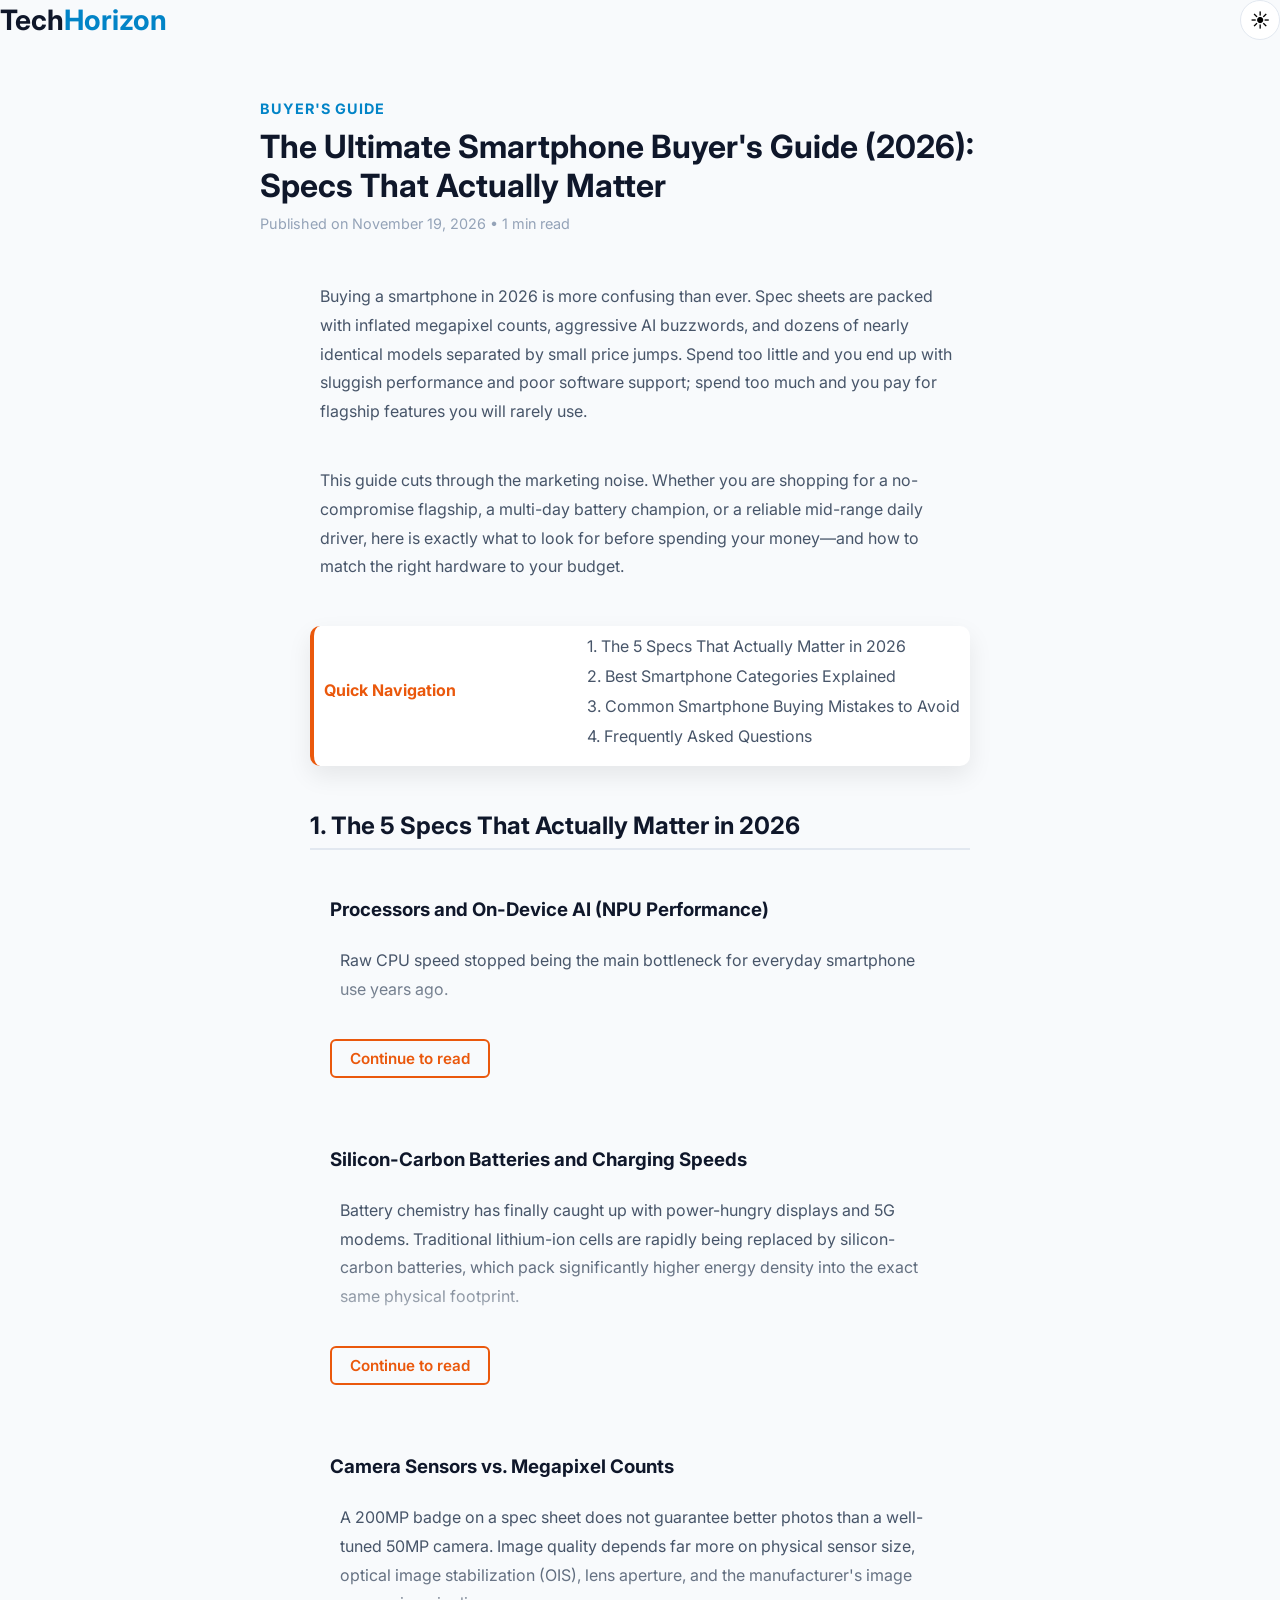
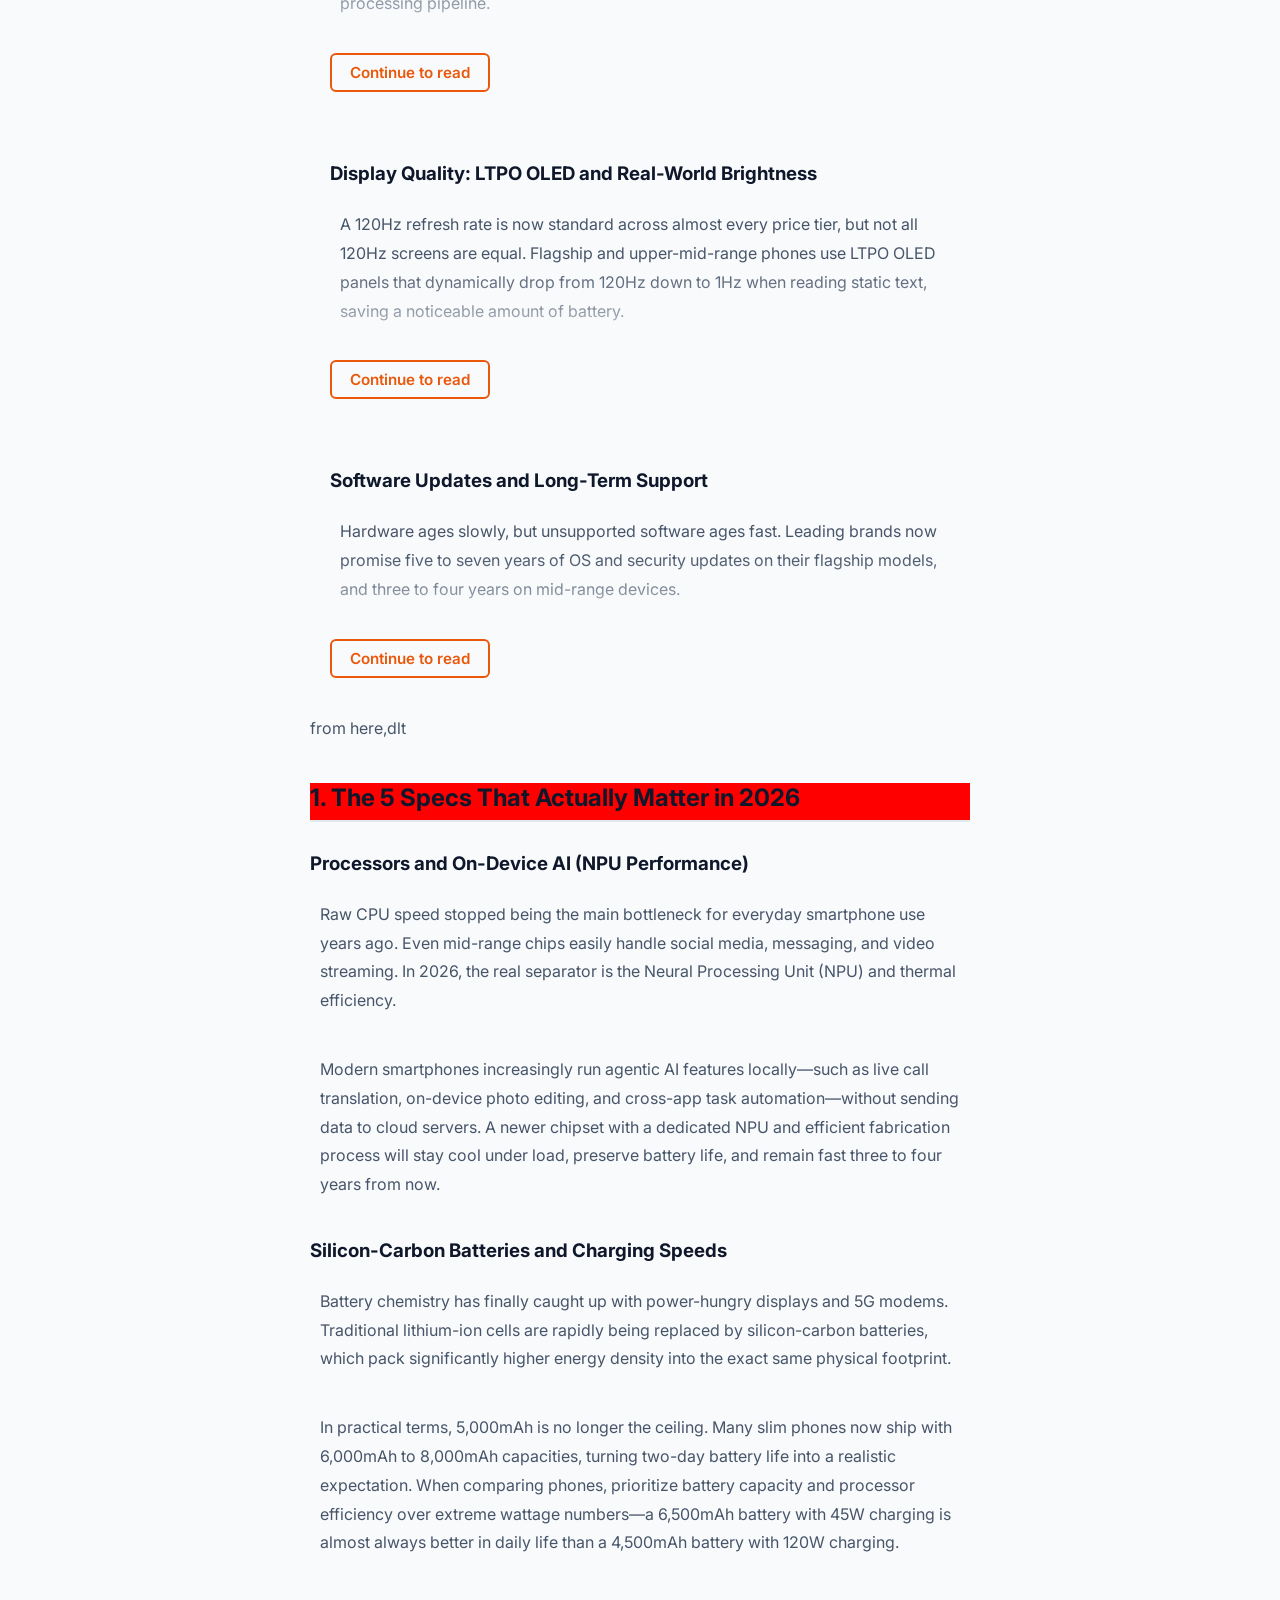
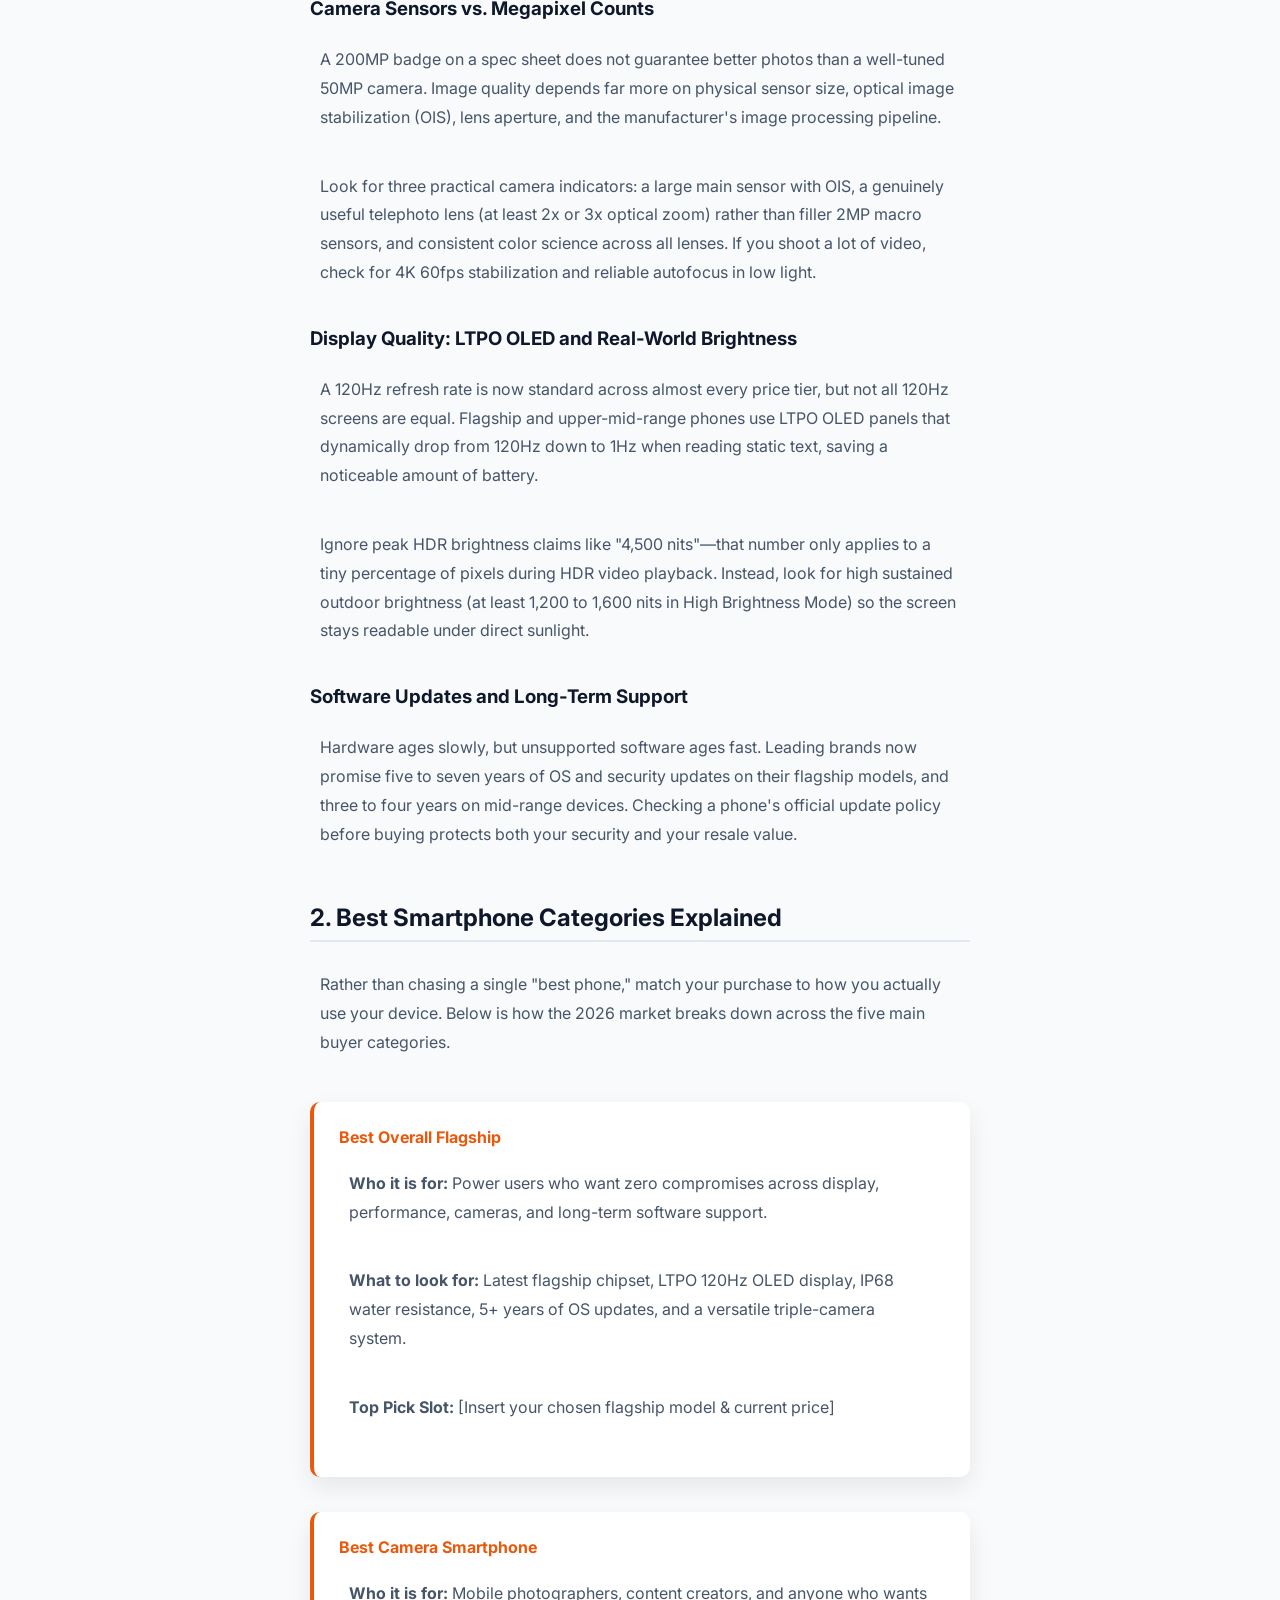
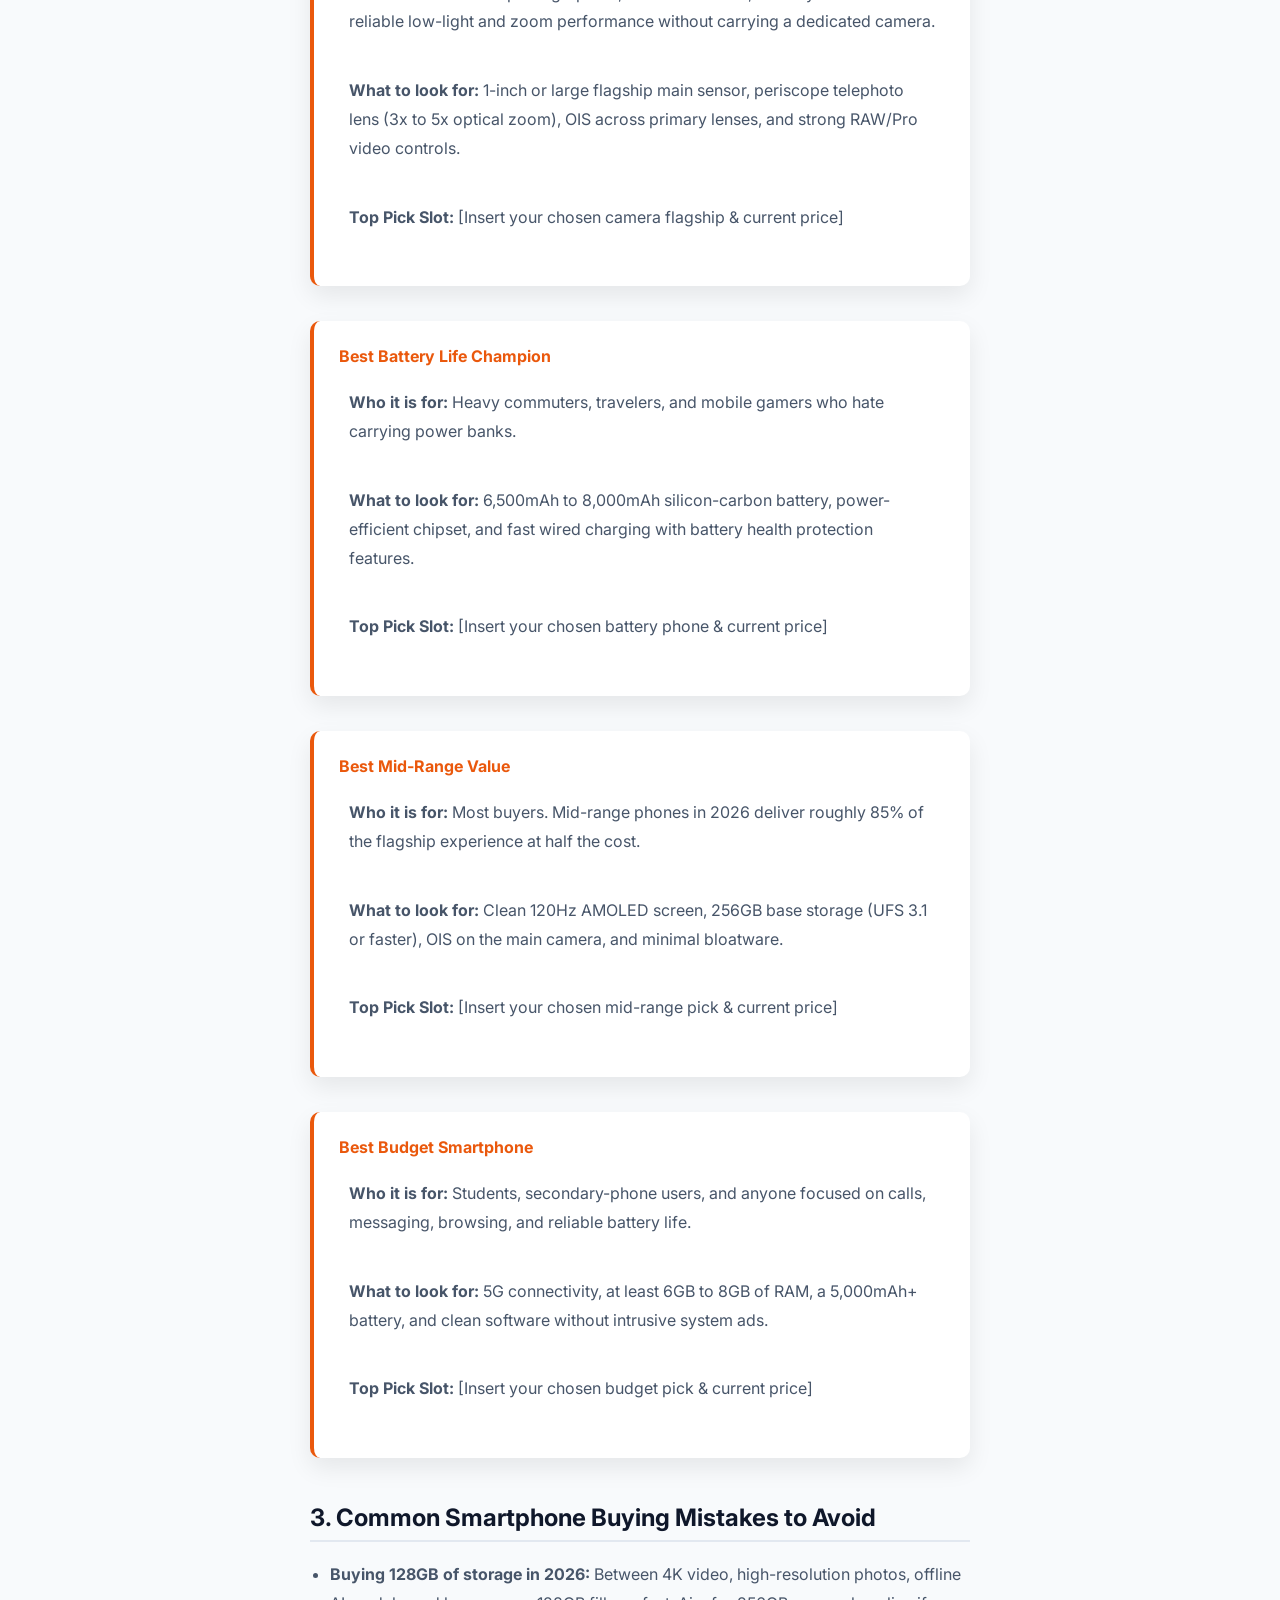
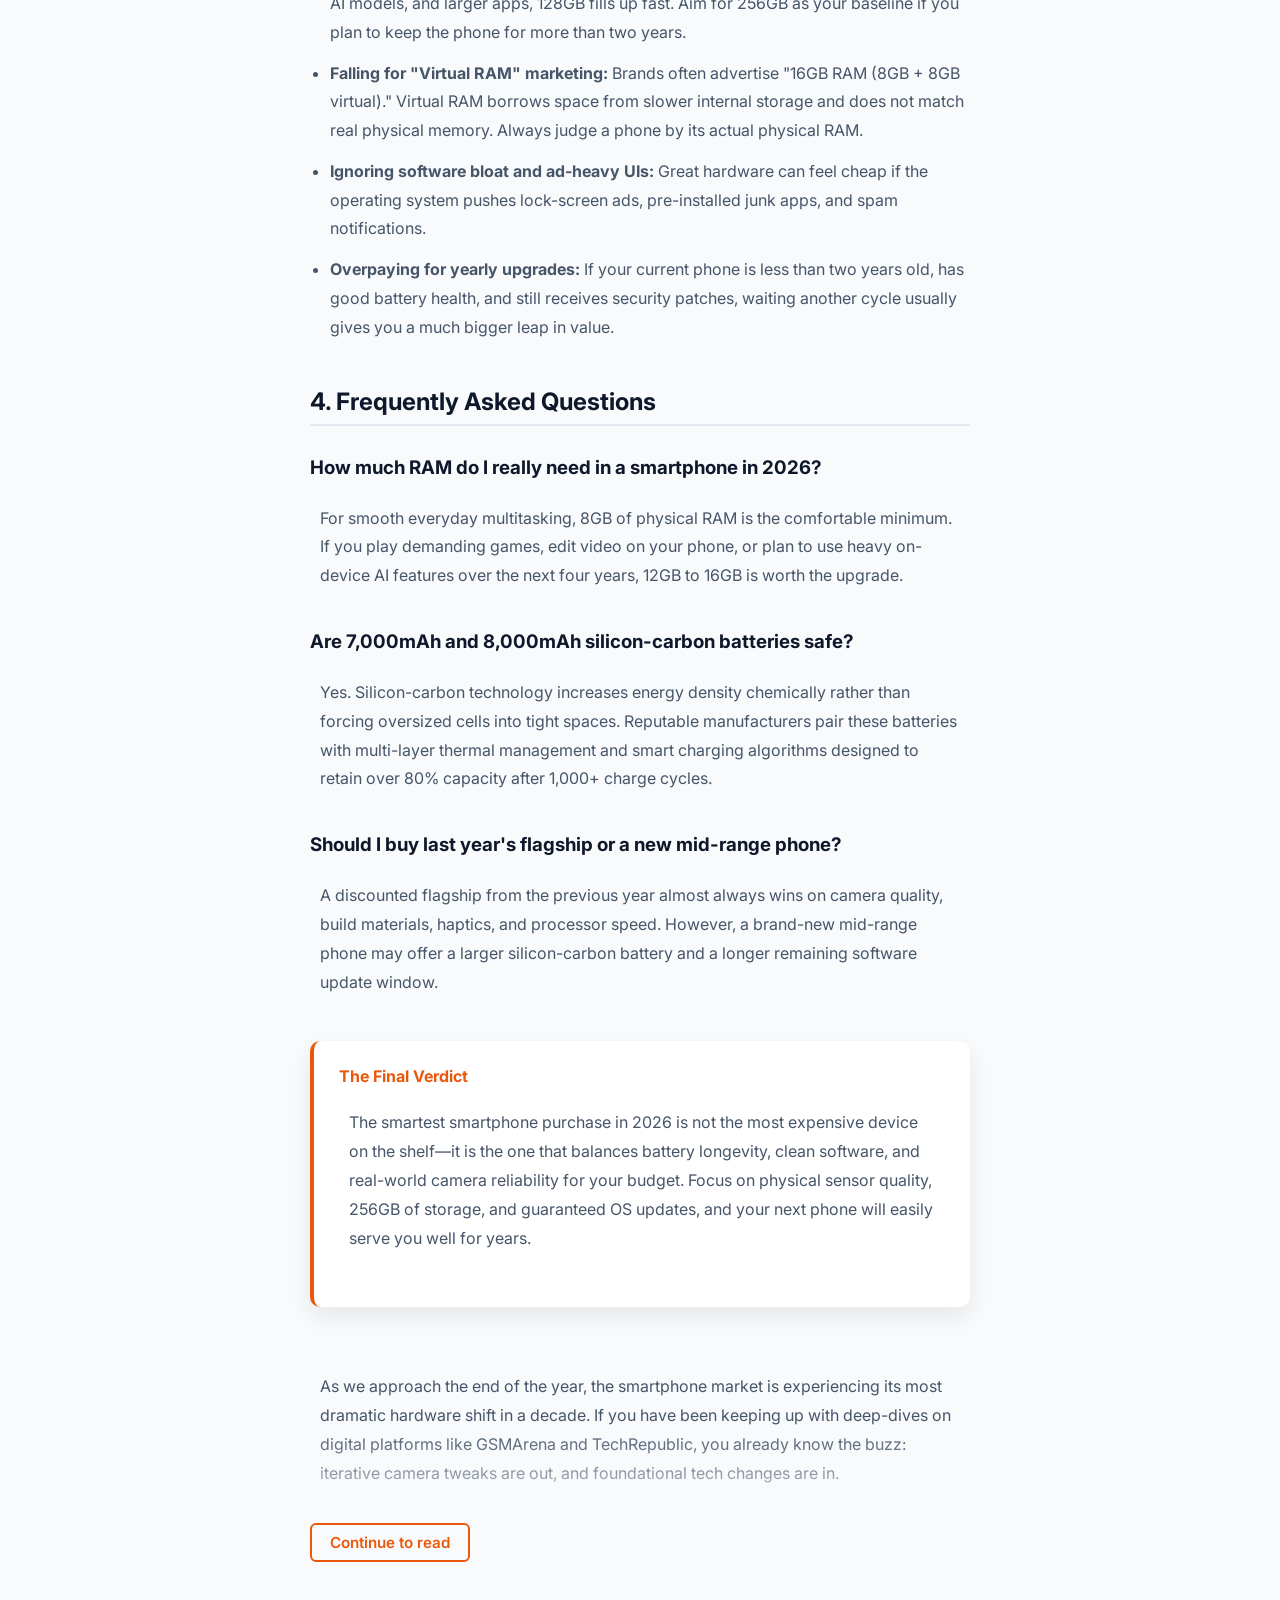
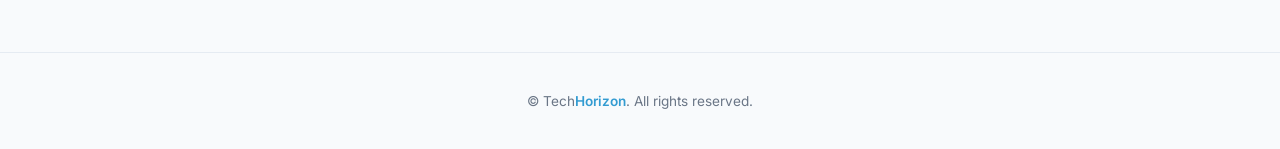
==== commit 6e1e9c80: "Update techblog.html" ====
--- a/techblog.html
+++ b/techblog.html
@@ -124,6 +124,87 @@
         <!-- SECTION 1 -->
         <h2 id="specs-that-matter">1. The 5 Specs That Actually Matter in 2026</h2>
 
+        <div class="old-post">
+            <h3>Processors and On-Device AI (NPU Performance)</h3>
+            <p>
+                Raw CPU speed stopped being the main bottleneck for everyday smartphone use years ago.
+            </p>
+            <div class="extra-content">
+                <p>
+                    Even mid-range chips easily handle social media, messaging, and video streaming. In 2026, the real separator is the Neural Processing Unit (NPU) and thermal efficiency.
+                </p>
+                <p>
+                    Modern smartphones increasingly run agentic AI features locally—such as live call translation, on-device photo editing, and cross-app task automation—without sending data to cloud servers. A newer chipset with a dedicated NPU and efficient fabrication process will stay cool under load, preserve battery life, and remain fast three to four years from now.
+                </p>
+            </div>
+            <button class="read-more-btn" type="button">Continue to read</button>
+        </div>
+
+        <div class="old-post">
+            <h3>Silicon-Carbon Batteries and Charging Speeds</h3>
+            <p class="animate-on-scroll">
+                Battery chemistry has finally caught up with power-hungry displays and 5G modems. Traditional lithium-ion cells are rapidly being replaced by silicon-carbon batteries, which pack significantly higher energy density into the exact same physical footprint.
+            </p>
+            <div class="extra-content">
+                <p>
+                    In practical terms, 5,000mAh is no longer the ceiling. Many slim phones now ship with 6,000mAh to 8,000mAh capacities, turning two-day battery life into a realistic expectation. When comparing phones, prioritize battery capacity and processor efficiency over extreme wattage numbers—a 6,500mAh battery with 45W charging is almost always better in daily life than a 4,500mAh battery with 120W charging.
+                </p>
+            </div>
+            <button class="read-more-btn" type="button">Continue to read</button>
+        </div>
+
+        <div class="old-post">
+            <h3>Camera Sensors vs. Megapixel Counts</h3>
+            <p class="animate-on-scroll">
+                A 200MP badge on a spec sheet does not guarantee better photos than a well-tuned 50MP camera. Image quality depends far more on physical sensor size, optical image stabilization (OIS), lens aperture, and the manufacturer's image processing pipeline.
+            </p>
+            <div class="extra-content">
+                <p>
+                    Look for three practical camera indicators: a large main sensor with OIS, a genuinely useful telephoto lens (at least 2x or 3x optical zoom) rather than filler 2MP macro sensors, and consistent color science across all lenses. If you shoot a lot of video, check for 4K 60fps stabilization and reliable autofocus in low light.
+                </p>
+            </div>
+            <button class="read-more-btn" type="button">Continue to read</button>
+        </div>
+
+        <div class="old-post">
+            <h3>Display Quality: LTPO OLED and Real-World Brightness</h3>
+            <p class="animate-on-scroll">
+                A 120Hz refresh rate is now standard across almost every price tier, but not all 120Hz screens are equal. Flagship and upper-mid-range phones use LTPO OLED panels that dynamically drop from 120Hz down to 1Hz when reading static text, saving a noticeable amount of battery.
+            </p>
+            <div class="extra-content">
+                <p>
+                    Ignore peak HDR brightness claims like "4,500 nits"—that number only applies to a tiny percentage of pixels during HDR video playback. Instead, look for high sustained outdoor brightness (at least 1,200 to 1,600 nits in High Brightness Mode) so the screen stays readable under direct sunlight.
+                </p>
+            </div>
+            <button class="read-more-btn" type="button">Continue to read</button>
+        </div>
+
+        <div class="old-post">
+            <h3>Software Updates and Long-Term Support</h3>
+            <p class="animate-on-scroll">
+                Hardware ages slowly, but unsupported software ages fast. Leading brands now promise five to seven years of OS and security updates on their flagship models, and three to four years on mid-range devices.
+            </p>
+            <div class="extra-content">
+                <p>
+                    Checking a phone's official update policy before buying protects both your security and your resale value.
+                </p>
+            </div>
+            <button class="read-more-btn" type="button">Continue to read</button>
+        </div>
+
+
+
+
+
+
+
+
+
+from here,dlt
+
+        <!-- SECTION 1 -->
+        <h2 id="specs-that-matter" class="red">1. The 5 Specs That Actually Matter in 2026</h2>
+
         <h3>Processors and On-Device AI (NPU Performance)</h3>
         <p class="animate-on-scroll">
             Raw CPU speed stopped being the main bottleneck for everyday smartphone use years ago. Even mid-range chips easily handle social media, messaging, and video streaming. In 2026, the real separator is the Neural Processing Unit (NPU) and thermal efficiency.
--- a/techblog.css
+++ b/techblog.css
@@ -70,7 +70,7 @@
     padding: 0 20px;
     color: var(--text);
     overflow-x: hidden;
-background-color: blue; 
+/*background-color: blue; */
 }
 
 .blog-content p {
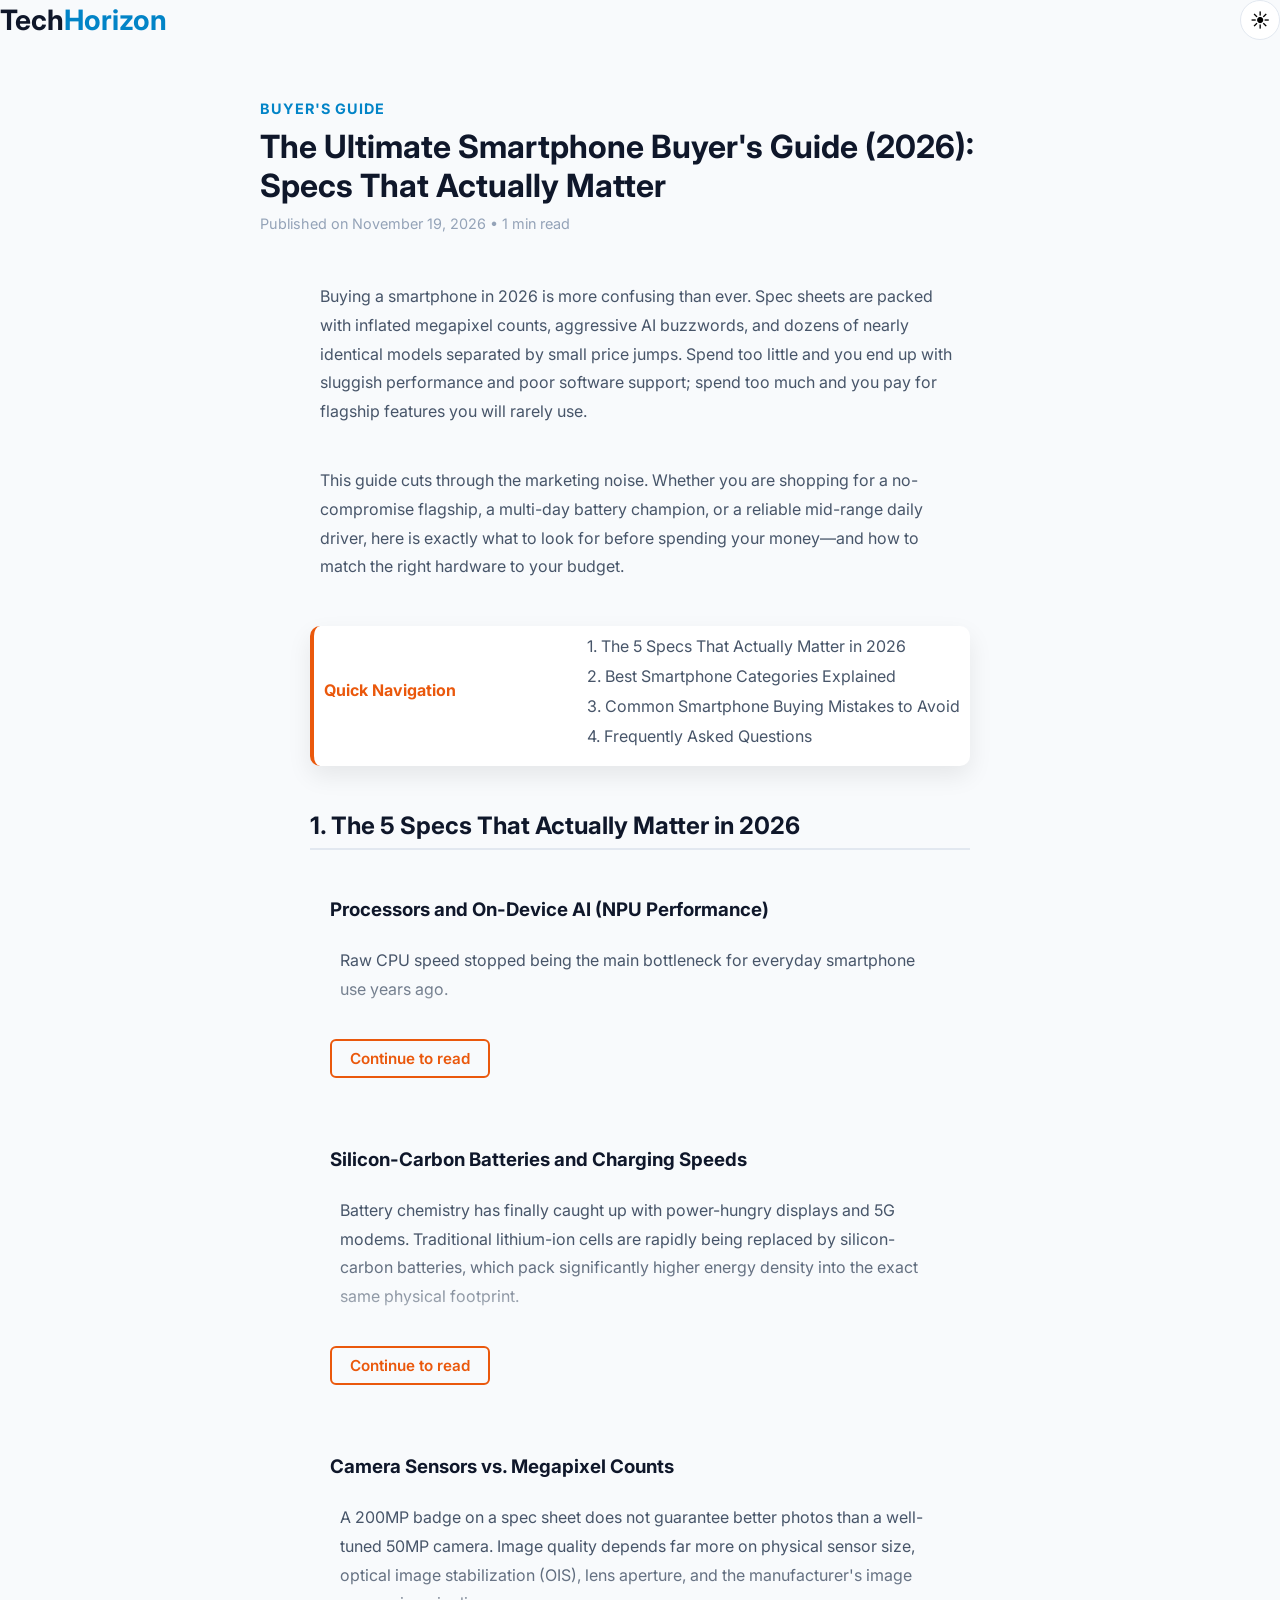
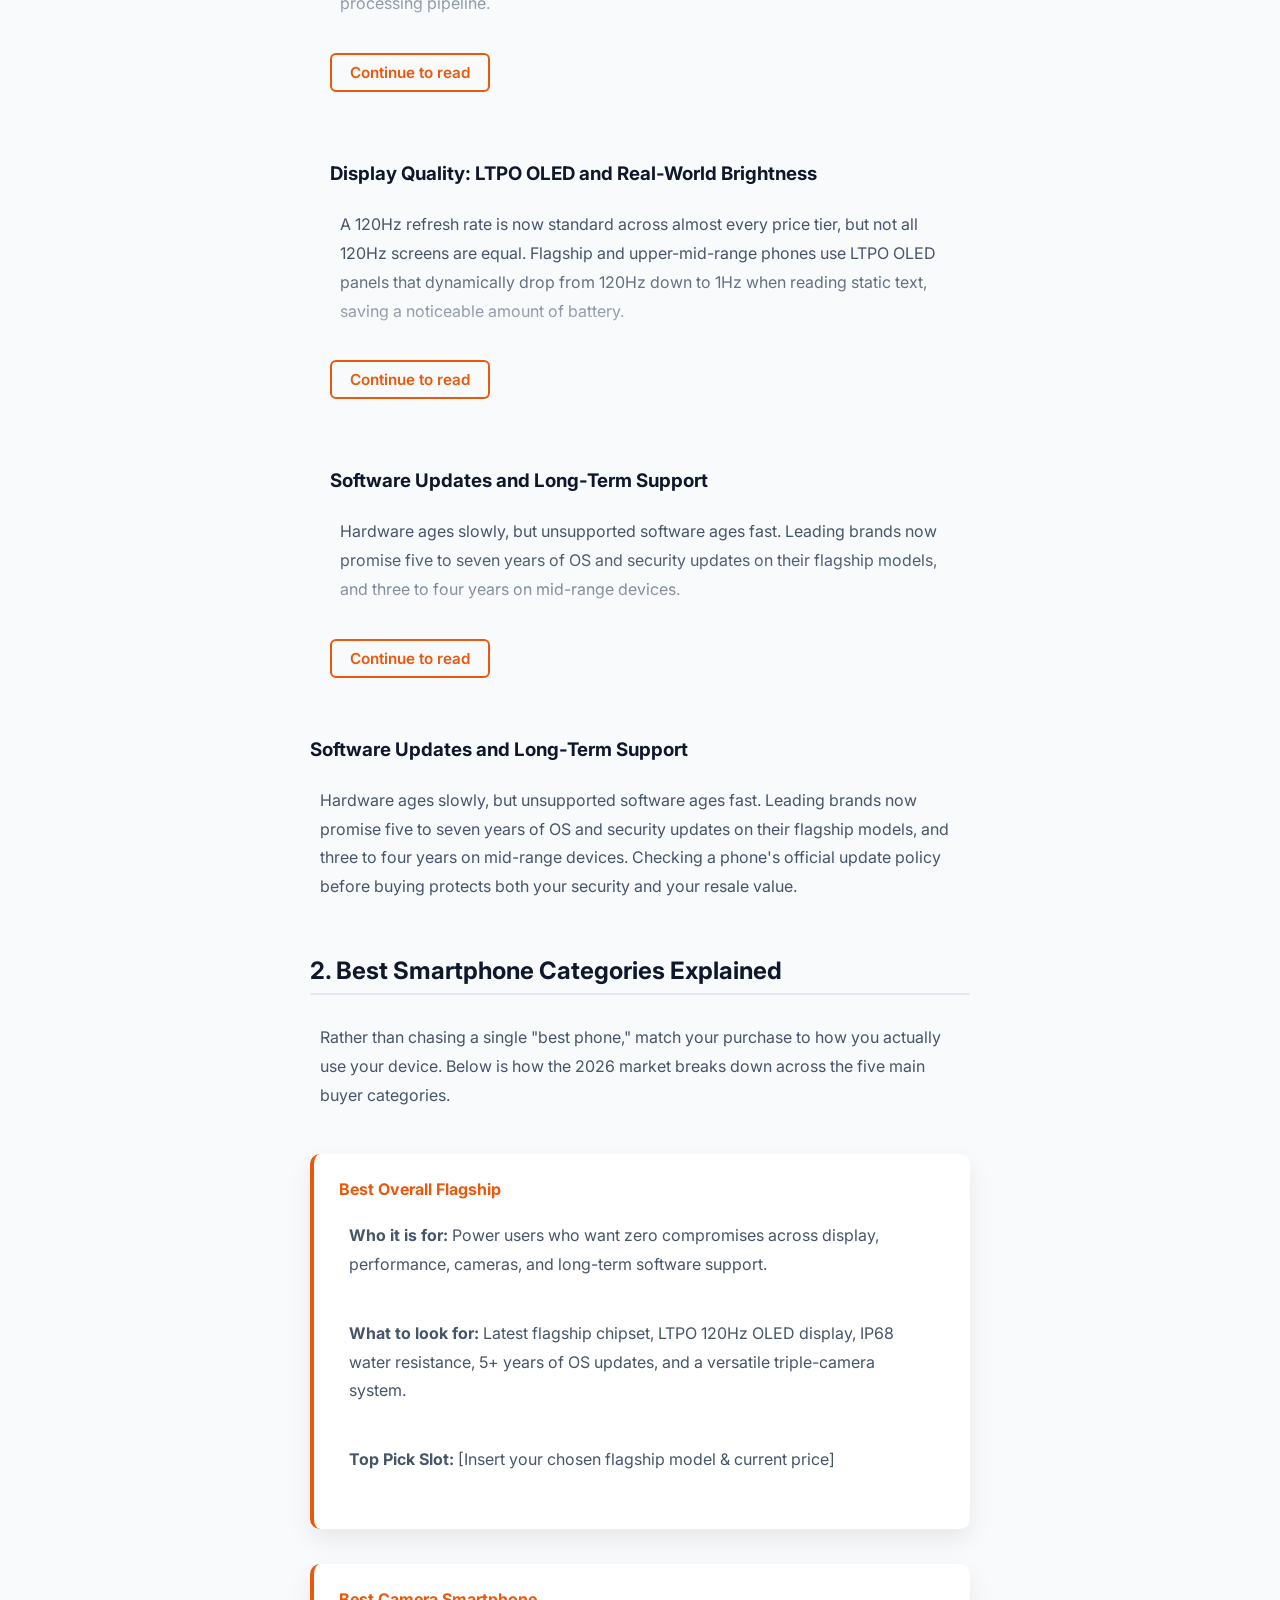
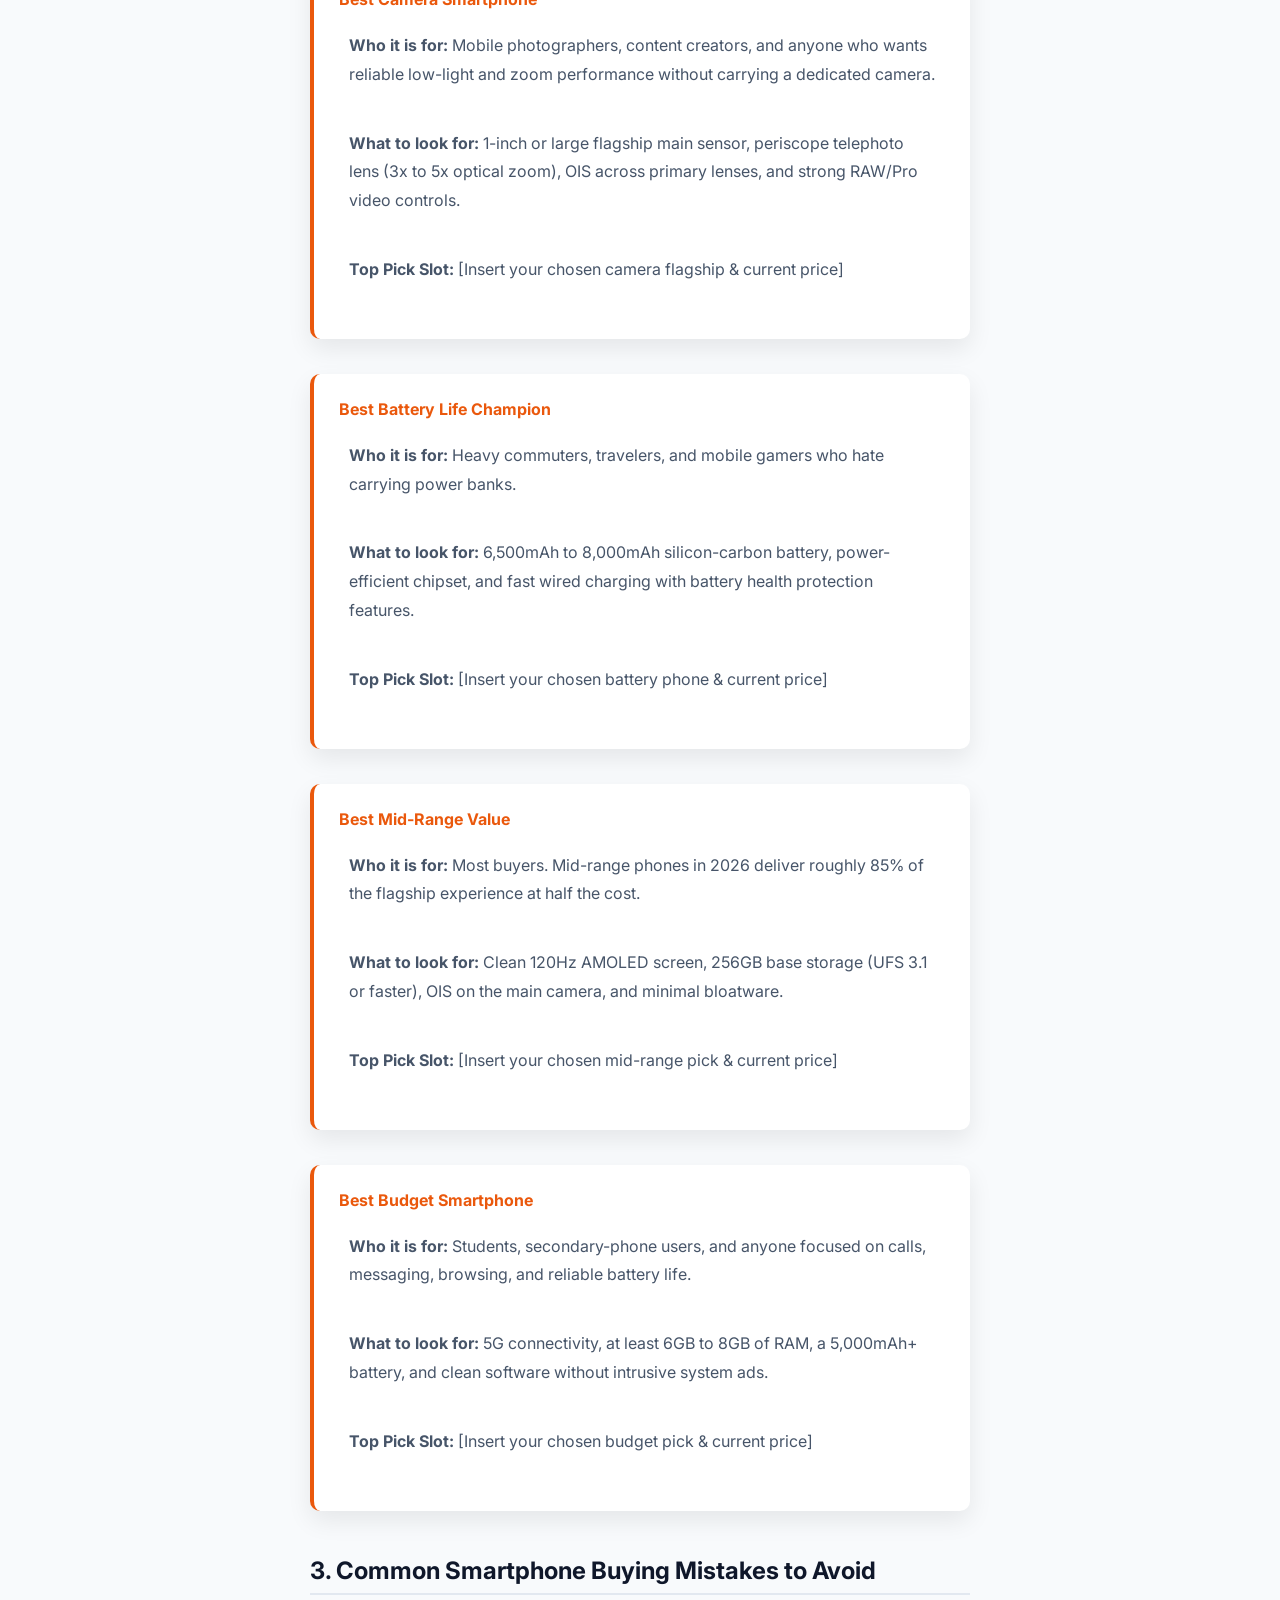
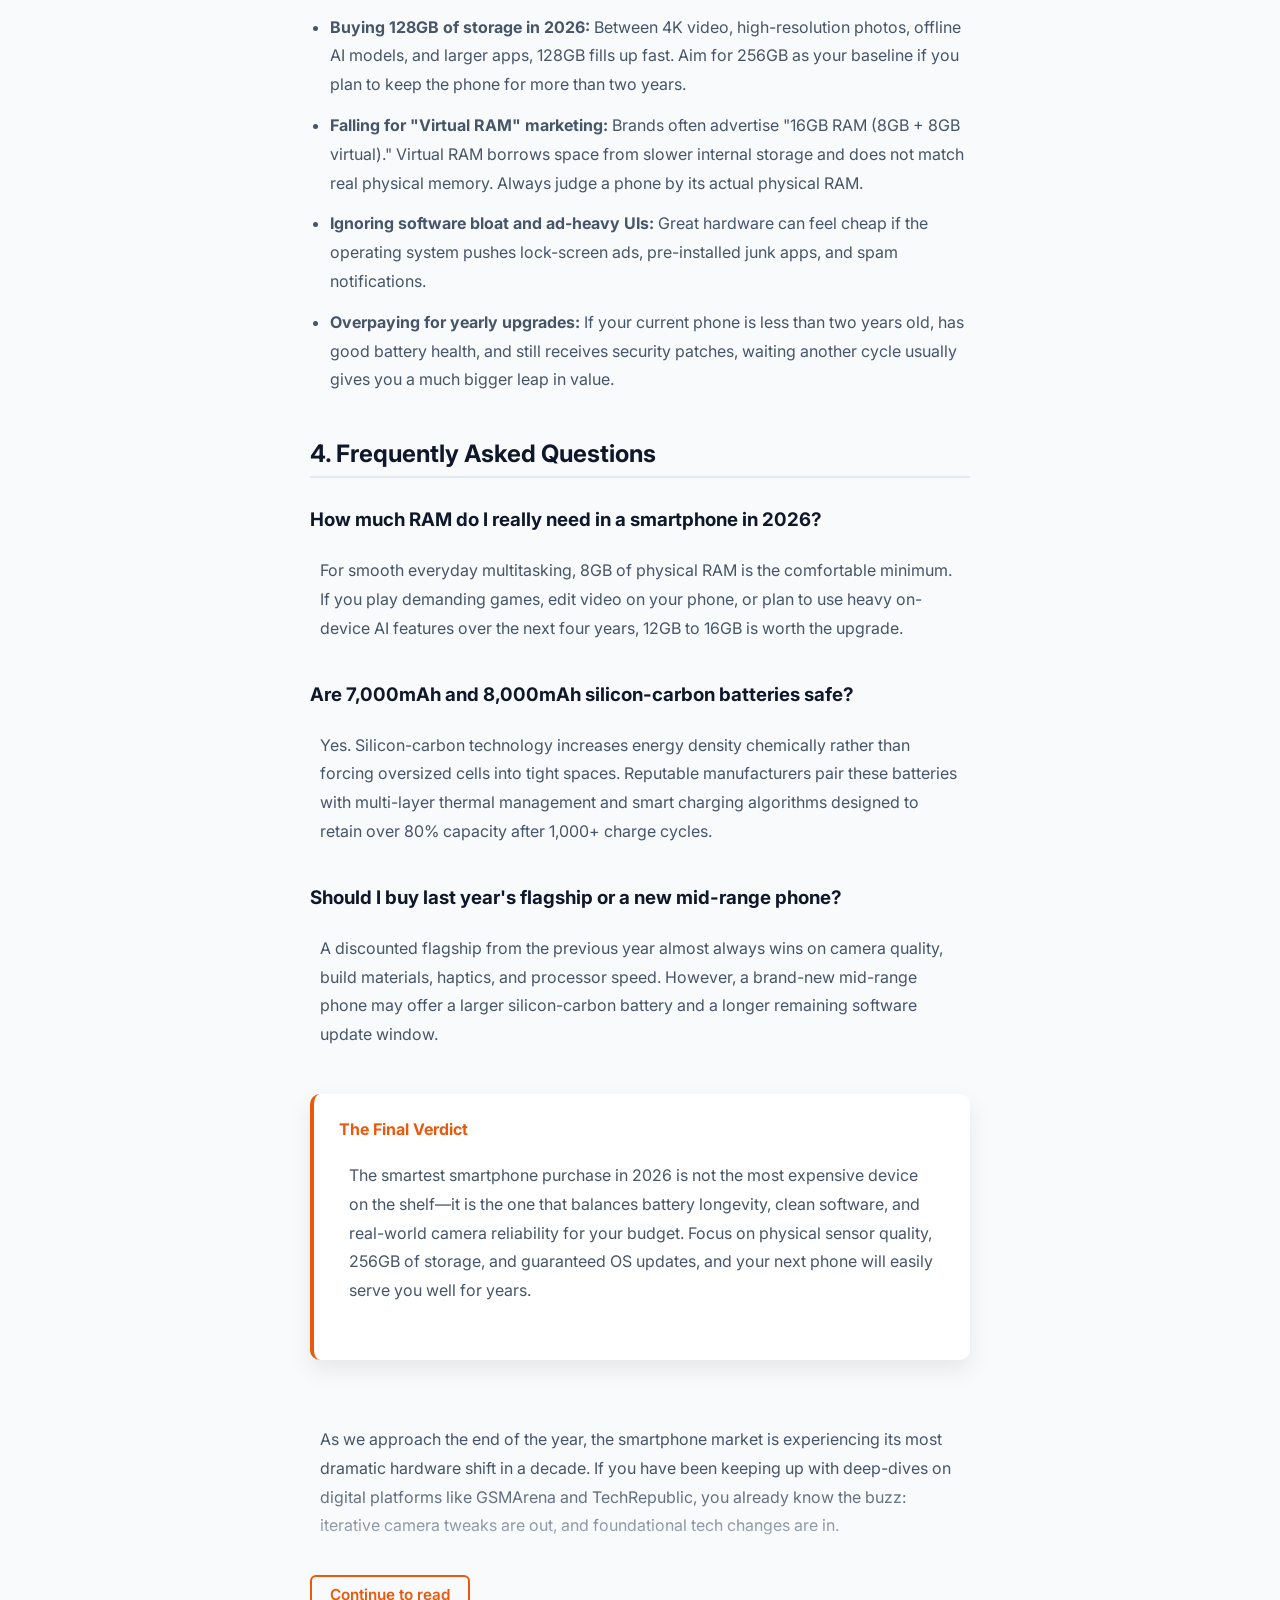
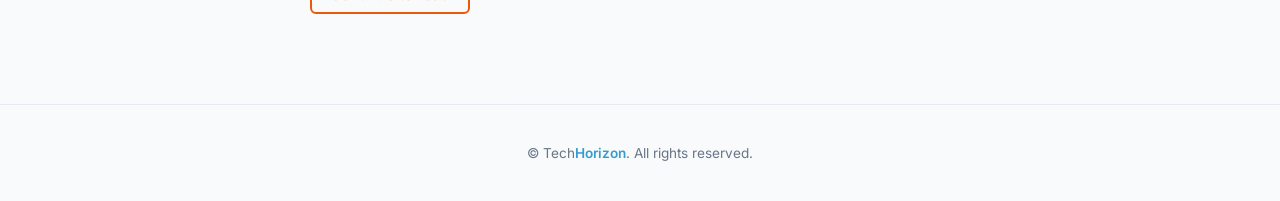
==== commit 94001dbb: "Update techblog.html" ====
--- a/techblog.html
+++ b/techblog.html
@@ -191,51 +191,7 @@
             </div>
             <button class="read-more-btn" type="button">Continue to read</button>
         </div>
-
-
-
-
-
-
-
-
-
-from here,dlt
-
-        <!-- SECTION 1 -->
-        <h2 id="specs-that-matter" class="red">1. The 5 Specs That Actually Matter in 2026</h2>
-
-        <h3>Processors and On-Device AI (NPU Performance)</h3>
-        <p class="animate-on-scroll">
-            Raw CPU speed stopped being the main bottleneck for everyday smartphone use years ago. Even mid-range chips easily handle social media, messaging, and video streaming. In 2026, the real separator is the Neural Processing Unit (NPU) and thermal efficiency.
-        </p>
-        <p class="animate-on-scroll">
-            Modern smartphones increasingly run agentic AI features locally—such as live call translation, on-device photo editing, and cross-app task automation—without sending data to cloud servers. A newer chipset with a dedicated NPU and efficient fabrication process will stay cool under load, preserve battery life, and remain fast three to four years from now.
-        </p>
-
-        <h3>Silicon-Carbon Batteries and Charging Speeds</h3>
-        <p class="animate-on-scroll">
-            Battery chemistry has finally caught up with power-hungry displays and 5G modems. Traditional lithium-ion cells are rapidly being replaced by silicon-carbon batteries, which pack significantly higher energy density into the exact same physical footprint.
-        </p>
-        <p class="animate-on-scroll">
-            In practical terms, 5,000mAh is no longer the ceiling. Many slim phones now ship with 6,000mAh to 8,000mAh capacities, turning two-day battery life into a realistic expectation. When comparing phones, prioritize battery capacity and processor efficiency over extreme wattage numbers—a 6,500mAh battery with 45W charging is almost always better in daily life than a 4,500mAh battery with 120W charging.
-        </p>
-
-        <h3>Camera Sensors vs. Megapixel Counts</h3>
-        <p class="animate-on-scroll">
-            A 200MP badge on a spec sheet does not guarantee better photos than a well-tuned 50MP camera. Image quality depends far more on physical sensor size, optical image stabilization (OIS), lens aperture, and the manufacturer's image processing pipeline.
-        </p>
-        <p class="animate-on-scroll">
-            Look for three practical camera indicators: a large main sensor with OIS, a genuinely useful telephoto lens (at least 2x or 3x optical zoom) rather than filler 2MP macro sensors, and consistent color science across all lenses. If you shoot a lot of video, check for 4K 60fps stabilization and reliable autofocus in low light.
-        </p>
-
-        <h3>Display Quality: LTPO OLED and Real-World Brightness</h3>
-        <p class="animate-on-scroll">
-            A 120Hz refresh rate is now standard across almost every price tier, but not all 120Hz screens are equal. Flagship and upper-mid-range phones use LTPO OLED panels that dynamically drop from 120Hz down to 1Hz when reading static text, saving a noticeable amount of battery.
-        </p>
-        <p class="animate-on-scroll">
-            Ignore peak HDR brightness claims like "4,500 nits"—that number only applies to a tiny percentage of pixels during HDR video playback. Instead, look for high sustained outdoor brightness (at least 1,200 to 1,600 nits in High Brightness Mode) so the screen stays readable under direct sunlight.
-        </p>
+ 
 
         <h3>Software Updates and Long-Term Support</h3>
         <p class="animate-on-scroll">
